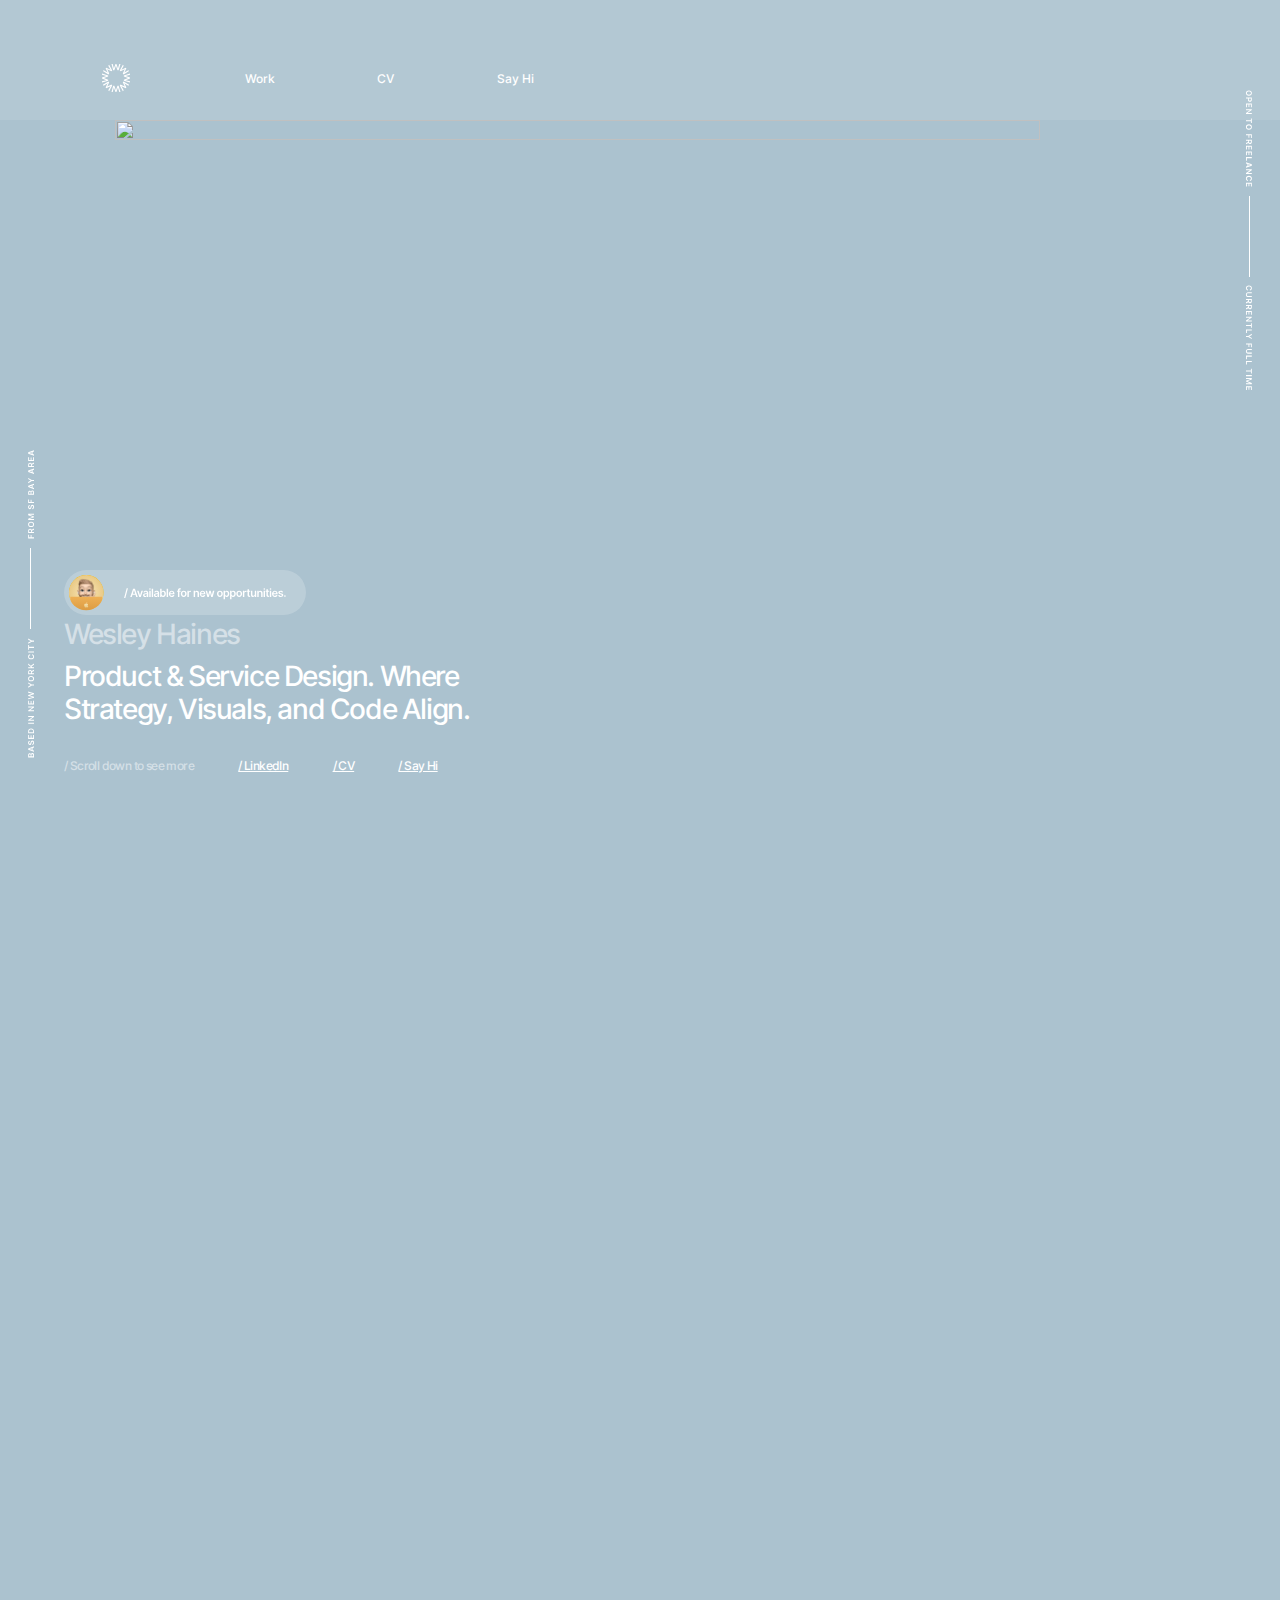
==== index.html @ ca41619e "Outro img change" ====
<!DOCTYPE html>
<html lang="en" >
<head>
  <meta charset="UTF-8">
  <meta name="viewport" content="width=device-width, initial-scale=1.0">
  <title>Wesley Haines - Product Designer</title>
  <link rel="shortcut icon" type="image/png" href="img/favicon.png" />
  <link rel="stylesheet" type="text/css" href="css/normalize.css" />
  <link rel="stylesheet" type="text/css" href="css/animate.css" />
  <link rel="stylesheet" href="css/style.css">
</head>

<body>

<div id="navbar">
  <a href="#intro" id="www"><img src="img/www.svg"/></a>
  <a href="#projects" id="profession">Work</a>
  <a id="cv" download="Haines_CV.pdf" href="img/Haines_CV.pdf" target="_blank" title="Haines PDF">CV</a>
  <a id="email" href="mailto:ahaines90@gmail.com" target="_blank">Say Hi</a>
  <!-- <a id="linkedin" href="https://www.linkedin.com/in/wesleyhaines/" target="_blank">LinkedIn</a> -->
</div>

<div class="left_sticky"><img src="img/left_sticky.svg"/></div>
<div class="right_sticky"><img src="img/right_sticky.svg"/></div>

<section id="intro" class="panel wow fadeIn" data-color="intro">
  <div class="words">
    <div class="project_intro wow fadeInUp"><a href="mailto:ahaines90@gmail.com" target="_blank"><img src="img/available.svg"/></a></div>
    <div class="company wow fadeInUp2">Wesley Haines</div>
    <div class="desc wow fadeInUp3">Product & Service Design. Where Strategy, Visuals, and Code Align.</div>
    <div class="details">
      <p class="wow fadeInUp4">/ Scroll down to see more</p>
      <p class="wow fadeInUp5"><a href="https://www.linkedin.com/in/wesleyhaines/" target="_blank">/ LinkedIn</a></p>
      <p class="wow fadeInUp6"><a id="cv" download="Haines_CV.pdf" href="img/Haines_CV.pdf" target="_blank" title="Haines PDF">/ CV</a></p>
      <p class="wow fadeInUp7"><a href="mailto:ahaines90@gmail.com" target="_blank">/ Say Hi</a></p>
    </div>
  </div>
  <div class="hero_img wow fadeIn2"><img src="img/intro/intro.png"/></div>
</section>

<section id="values" class="panel" data-color="values">
  <div class="words">
    <div class="project_intro wow fadeInUp">
      <div class="details">
        <p class="wow fadeInUp3">/ Hello</p>
        <p class="wow fadeInUp3">/ Wesley Haines Design</p>
      </div>
    </div>
    <div class="company wow fadeInUp2">Hey there, I’m Wes</div>
    <div class="project wow fadeInUp3">My Design Priniciples & Values</div>
    <div class="desc wow fadeInUp">My work meets at the intersection of product
      and service design. It is vital to design both for what is on the screen
      and off the screen. I listen carefully, talk less, and move fast.
    <!-- </br></br>I believe design needs to push beyond the visuals, beyond the
      experience, and beyond the screen. When done properly, design can be a
      force for change, both in a business and in a person’s day to day life. -->
    </br></br>I am currently leading product design and research efforts for a team at Spotify,
      but I’ve also worked for other teams at Nike, Spotify, Google, Playstation,
      Capital One, Slack and more.</div>
    <div class="details">
      <p class="wow fadeInUp2">/ Scroll down to see more</p>
    </div>
  </div>
  <div class="hero_img wow fadeIn"><img src="img/projects.svg"/></div>
</section>


<section id="projects" class="panel" data-color="projects">
  <div class="words">
    <div class="project_intro wow fadeInUp">
      <div class="details">
        <p class="wow fadeInUp3">/ Hello</p>
        <p class="wow fadeInUp3">/ Wesley Haines Design</p>
      </div>
    </div>
    <div class="company wow fadeInUp2">(2012-Present)</div>
    <div class="project wow fadeInUp3">Selected Work</div>
    <div id="project_tiles">
      <div class="tiles">
        <a href="#gsx"><img class="tile wow fadeInUp" src="img/gsx/gsx_tile.svg"/></a>
        <a href="#adapt"><img class="tile wow fadeInUp2" src="img/adapt/adapt_tile.svg"/></a>
        <a href="#spotify"><img class="tile wow fadeInUp3" src="img/spotify/spotify_tile.svg"/></a>
        <a href="#apex"><img class="tile wow fadeInUp4" src="img/apex/apex_tile.svg"/></a>
      </div>
      <div class="tiles">
        <a href="#psnow"><img class="tile wow fadeInUp" src="img/psnow/psnow_tile.svg"/></a>
        <a href="#sport"><img class="tile wow fadeInUp2" src="img/sport/sport_tile.svg"/></a>
        <a href="#id"><img class="tile wow fadeInUp3" src="img/id/id_tile.svg"/></a>
        <a href="#elements"><img class="tile wow fadeInUp4" src="img/elements/elements_tile.svg"/></a>
      </div>
      <div class="tiles">
        <a href="#zodiac"><img class="tile wow fadeInUp" src="img/zodiac/zodiac_tile.svg"/></a>
        <a href="#simon"><img class="tile wow fadeInUp2" src="img/simon/simon_tile.svg"/></a>
        <a href="#slack"><img class="tile wow fadeInUp3" src="img/slack/slack_tile.svg"/></a>
        <a href="#freelance"><img class="tile wow fadeInUp4" src="img/freelance/freelance_tile.svg"/></a>
      </div>
    </div>
    <div class="details">
      <p class="wow fadeInUp2">/ Scroll down to see more</p>
    </div>
  </div>
</section>


<section class="panel" data-color="gsx" id="gsx">
  <div class="words">
    <div class="project_intro wow fadeInUp">
      <img src="img/gsx/gsx_intro.svg"/>
      <div class="details">
        <p class="wow fadeInUp">/ Projects</p>
        <p class="wow fadeInUp">/ Google</p>
        <p class="wow fadeInUp" style="margin-left: 10%">/ 01</p>
      </div>
    </div>
    <div class="company wow fadeInUp2">Google</div>
    <div class="project wow fadeInUp3">Google Shopping Express</div>
    <div class="desc wow fadeInUp3">How can we improve the courier experience while
      growing the business with better service?</div>
    <div class="impact wow fadeInUp">Impact</div>
    <div class="results wow fadeInUp2">+8% - Average increase in rate of grocery
      deliveries per day. Initial estimate at 2%.</div>
    <div class="results wow fadeInUp2">82% - Acceptance rate
    for new incoming orders. Up 18% YoY. Initial estimate at 70%.</div>
    <div class="details">
      <p class="wow fadeInUp3">/ Project: 1 year</p>
      <p class="wow fadeInUp3">/ Team Size: 10</p>
      <p class="wow fadeInUp3">/ Role: Designer</p>
    </div>
  </div>
  <div class="hero_img wow fadeInUp"><img src="img/gsx/gsx.png"/></div>
</section>


<section class="panel" data-color="adapt" id="adapt">
  <div class="words">
    <div class="project_intro wow fadeInUp">
      <img src="img/adapt/adapt_intro.svg"/>
      <div class="details">
        <p class="wow fadeInUp">/ Projects</p>
        <p class="wow fadeInUp">/ Nike</p>
        <p class="wow fadeInUp" style="margin-left: 10%">/ 02</p>
      </div>
    </div>
    <div class="company wow fadeInUp2">Nike</div>
    <div class="project wow fadeInUp3">Nike Adapt</div>
    <div class="desc wow fadeInUp3">How can we deliver the future of footwear technology
       with a user-centered digital service?</div>
    <div class="impact wow fadeInUp">Impact</div>
    <div class="results wow fadeInUp2">+205k - New Adapt platform customers.
      Up 37% YoY since launch.</div>
    <div class="results wow fadeInUp2">+30k - New premium high-value members
      acquired upon units sold at launch.</div>
    <div class="details">
      <p class="wow fadeInUp3">/ Project: 1.5 years</p>
      <p class="wow fadeInUp3">/ Team Size: 20</p>
      <p class="wow fadeInUp3">/ Role: Design Lead</p>
    </div>
  </div>
  <div class="hero_img wow fadeInUp"><img src="img/adapt/adapt.png"/></div>
</section>


<section class="panel" data-color="spotify" id="spotify">
  <div class="words">
    <div class="project_intro wow fadeInUp">
      <img src="img/spotify/spotify_intro.svg"/>
      <div class="details">
        <p class="wow fadeInUp">/ Projects</p>
        <p class="wow fadeInUp">/ Spotify</p>
        <p class="wow fadeInUp" style="margin-left: 10%">/ 03</p>
      </div>
    </div>
    <div class="company wow fadeInUp2">Spotify</div>
    <div class="project wow fadeInUp3">Spotify Home</div>
    <div class="desc wow fadeInUp3">How might we leverage machine learning and personalization
       to discover new listening habits?</div>
    <div class="impact wow fadeInUp">Impact</div>
    <div class="results wow fadeInUp2">51% - Total playback consumption on all
      Spotify surfaces. Up 10% YoY from previous year.</div>
    <div class="results wow fadeInUp2">12% - Increase in organic discoveries of
      new podcasts and sessions started from Spotify Home.</div>
    <div class="details">
      <p class="wow fadeInUp3">/ Project: 1.5 year</p>
      <p class="wow fadeInUp3">/ Team Size: 50</p>
      <p class="wow fadeInUp3">/ Role: Design Lead</p>
    </div>
  </div>
  <div class="hero_img wow fadeInUp"><img src="img/spotify/spotify.png"/></div>
</section>


<section class="panel" data-color="apex" id="apex">
  <div class="words">
    <div class="project_intro wow fadeInUp">
      <img src="img/apex/apex_intro.svg"/>
      <div class="details">
        <p class="wow fadeInUp">/ Projects</p>
        <p class="wow fadeInUp">/ Capital One</p>
        <p class="wow fadeInUp" style="margin-left: 10%">/ 04</p>
      </div>
    </div>
    <div class="company wow fadeInUp2">Capital One</div>
    <div class="project wow fadeInUp3">Capital One Apex</div>
    <div class="desc wow fadeInUp3">How might we re-imagine banking and financial planning to
       fit the needs of every customer?</div>
    <div class="impact wow fadeInUp">Impact</div>
    <div class="results wow fadeInUp2">+825 - New appointments made with Money
      Coaches over 6 months. Up 12% in some branches YoY.</div>
    <div class="results wow fadeInUp2">+7% - Average increase in banking and card
       applications per day. Est. additional +$5M in LTV.</div>
    <div class="details">
      <p class="wow fadeInUp3">/ Project: 2 years</p>
      <p class="wow fadeInUp3">/ Team Size: 40</p>
      <p class="wow fadeInUp3">/ Role: Design Lead</p>
    </div>
  </div>
  <div class="hero_img wow fadeInUp"><img src="img/apex/apex.png"/></div>
</section>


<section class="panel" data-color="psnow" id="psnow">
  <div class="words">
    <div class="project_intro wow fadeInUp">
      <img src="img/psnow/psnow_intro.svg"/>
      <div class="details">
        <p class="wow fadeInUp">/ Projects</p>
        <p class="wow fadeInUp">/ Playstation</p>
        <p class="wow fadeInUp" style="margin-left: 10%">/ 04</p>
      </div>
    </div>
    <div class="company wow fadeInUp2"> Sony Playstation</div>
    <div class="project wow fadeInUp3">Playstation Now</div>
    <div class="desc wow fadeInUp3">How might we make streaming a video game just as simple as
       streaming a movie?</div>
    <div class="impact wow fadeInUp">Impact</div>
    <div class="results wow fadeInUp2">+12% - New conversions from free trials to
      subscribers.</div>
    <div class="results wow fadeInUp2">+5% - Increase in hours of saved gameplay
       from Playstation Now gaming library.</div>
    <div class="details">
      <p class="wow fadeInUp3">/ Project: 1 year</p>
      <p class="wow fadeInUp3">/ Team Size: 50</p>
      <p class="wow fadeInUp3">/ Role: Designer</p>
    </div>
  </div>
  <div class="hero_img wow fadeInUp"><img src="img/psnow/psnow.png"/></div>
</section>


<section class="panel" data-color="sport" id="sport">
  <div class="words">
    <div class="project_intro wow fadeInUp">
      <img src="img/sport/sport_intro.svg"/>
      <div class="details">
        <p class="wow fadeInUp">/ Projects</p>
        <p class="wow fadeInUp">/ Nike</p>
        <p class="wow fadeInUp" style="margin-left: 10%">/ 05</p>
      </div>
    </div>
    <div class="company wow fadeInUp2">Nike</div>
    <div class="project wow fadeInUp3">Nike Sport For You</div>
    <div class="desc wow fadeInUp3">How might we acquire, retain, and empower new runners and
       athletes on Nike Sport apps?</div>
    <div class="impact wow fadeInUp">Impact</div>
    <div class="results wow fadeInUp2">+8% - Conversion of first-time runners to
       WAU on Nike Run Club.</div>
    <div class="results wow fadeInUp2">+12% - Conversion of gym athletes to WAU on Nike Training Club.</div>
    <div class="details">
      <p class="wow fadeInUp3">/ Project: 2 years</p>
      <p class="wow fadeInUp3">/ Team Size: 50</p>
      <p class="wow fadeInUp3">/ Role: Design Lead</p>
    </div>
  </div>
  <div class="hero_img wow fadeInUp"><img src="img/sport/sport.png"/></div>
</section>


<section class="panel" data-color="id" id="id">
  <div class="words">
    <div class="project_intro wow fadeInUp">
      <img src="img/id/id_intro.svg"/>
      <div class="details">
        <p class="wow fadeInUp">/ Projects</p>
        <p class="wow fadeInUp">/ Google</p>
        <p class="wow fadeInUp" style="margin-left: 10%">/ 06</p>
      </div>
    </div>
    <div class="company wow fadeInUp2">Google</div>
    <div class="project wow fadeInUp3">Google Identity</div>
    <div class="desc wow fadeInUp3">How can we build trust with users across the world through
       privacy-centric technology?</div>
    <div class="impact wow fadeInUp">Impact</div>
    <div class="results wow fadeInUp2">78% - Users who successfully passed new
      account recovery flow. Up 7& YoY.</div>
    <div class="results wow fadeInUp2">1.7m - New downloads of Google
      Authenticator in app stores.</div>
    <div class="details">
      <p class="wow fadeInUp3">/ Project: 1 year</p>
      <p class="wow fadeInUp3">/ Team Size: 50</p>
      <p class="wow fadeInUp3">/ Role: Designer</p>
    </div>
  </div>
  <div class="hero_img wow fadeInUp"><img src="img/id/id.png"/></div>
</section>


<section class="panel" data-color="elements" id="elements">
  <div class="words">
    <div class="project_intro wow fadeInUp">
      <img src="img/elements/elements_intro.svg"/>
      <div class="details">
        <p class="wow fadeInUp">/ Projects</p>
        <p class="wow fadeInUp">/ Capital One</p>
        <p class="wow fadeInUp" style="margin-left: 10%">/ 07</p>
      </div>
    </div>
    <div class="company wow fadeInUp2">Capital One</div>
    <div class="project wow fadeInUp3">Capital One Elements</div>
    <div class="desc wow fadeInUp3">What do customers need from a credit card? How can we make
       a card their own?</div>
    <div class="impact wow fadeInUp">Impact</div>
    <div class="results wow fadeInUp2">4.8/5 - NPS score from initial Elements
      pilot experience</div>
    <div class="results wow fadeInUp2">5,200 - Number of sign ups/interest in a
       new credit program</div>
    <div class="details">
      <p class="wow fadeInUp3">/ Project: 0.5 years</p>
      <p class="wow fadeInUp3">/ Team Size: 10</p>
      <p class="wow fadeInUp3">/ Role: Designer</p>
    </div>
  </div>
  <div class="hero_img wow fadeInUp"><img src="img/elements/elements.png"/></div>
</section>


<section class="panel" data-color="zodiac" id="zodiac">
  <div class="words">
    <div class="project_intro wow fadeInUp">
      <img src="img/zodiac/zodiac_intro.svg"/>
      <div class="details">
        <p class="wow fadeInUp">/ Projects</p>
        <p class="wow fadeInUp">/ Nike</p>
        <p class="wow fadeInUp" style="margin-left: 10%">/ 08</p>
      </div>
    </div>
    <div class="company wow fadeInUp2">Nike</div>
    <div class="project wow fadeInUp3">Zodiac Data Science</div>
    <div class="desc wow fadeInUp3">How can we leverage machine learning to help grow Nike’s
       Membership business?</div>
    <div class="impact wow fadeInUp">Impact</div>
    <div class="results wow fadeInUp2">+9% - Increase in coversion of Growth
      members to High Value over last 12 months</div>
    <div class="results wow fadeInUp2">91% - Percentage of retained High Value
      members over last 12 months</div>
    <div class="details">
      <p class="wow fadeInUp3">/ Project: 1 year</p>
      <p class="wow fadeInUp3">/ Team Size: 10</p>
      <p class="wow fadeInUp3">/ Role: Design Lead</p>
    </div>
  </div>
  <div class="hero_img wow fadeInUp"><img src="img/zodiac/zodiac.png"/></div>
</section>


<section class="panel" data-color="simon" id="simon">
  <div class="words">
    <div class="project_intro wow fadeInUp">
      <img src="img/simon/simon_intro.svg"/>
      <div class="details">
        <p class="wow fadeInUp">/ Projects</p>
        <p class="wow fadeInUp">/ Goldman Sachs</p>
        <p class="wow fadeInUp" style="margin-left: 10%">/ 09</p>
      </div>
    </div>
    <div class="company wow fadeInUp2">Goldman Sachs</div>
    <div class="project wow fadeInUp3">Simon Annuities</div>
    <div class="desc wow fadeInU3e">How can we help average investors make well-informed
      retirement decisions with annuities?</div>
    <div class="impact wow fadeInUp">Impact</div>
    <div class="results wow fadeInUp2">$35m - Annuities sold from providers
      within initial 6 month test.</div>
    <div class="results wow fadeInUp2">+350 - Annuities brokers onboarded to the
       platform nationwide.</div>
    <div class="details">
      <p class="wow fadeInUp3">/ Project: 0.5 years</p>
      <p class="wow fadeInUp3">/ Team Size: 30</p>
      <p class="wow fadeInUp3">/ Role: Designer</p>
    </div>
  </div>
  <div class="hero_img wow fadeInUp"><img src="img/simon/simon.png"/></div>
</section>

<section class="panel" data-color="slack" id="slack">
  <div class="words">
    <div class="project_intro wow fadeInUp">
      <img src="img/slack/slack_intro.svg"/>
      <div class="details">
        <p class="wow fadeInUp">/ Projects</p>
        <p class="wow fadeInUp">/ Slack</p>
        <p class="wow fadeInUp" style="margin-left: 10%">/ 10</p>
      </div>
    </div>
    <div class="company wow fadeInUp2">Slack</div>
    <div class="project wow fadeInUp3">Channels for Slack</div>
    <div class="desc wow fadeInUp3">How can we add a social discovery platform to Slack that
       connects people through similar interests?</div>
    <div class="impact wow fadeInUp">Impact</div>
    <div class="results wow fadeInUp2">Social Search - Designed search for people
       and events beyond hashtags.</div>
    <div class="results wow fadeInUp2">Predictive Threads - Threads can predict
       people and media to add to chat.</div>
    <div class="details">
      <p class="wow fadeInUp3">/ Project: Freelance</p>
      <p class="wow fadeInUp3">/ Team Size: 1</p>
      <p class="wow fadeInUp3">/ Role: Designer</p>
    </div>
  </div>
  <div class="hero_img wow fadeInUp"><img src="img/slack/slack.png"/></div>
</section>

<section class="panel" data-color="freelance" id="freelance">
  <div class="words">
    <div class="project_intro wow fadeInUp">
      <img src="img/freelance/freelance_intro.svg"/>
      <div class="details">
        <p class="wow fadeInUp">/ Projects</p>
        <p class="wow fadeInUp">/ Freelance</p>
        <p class="wow fadeInUp" style="margin-left: 10%">/ 11</p>
      </div>
    </div>
    <div class="company wow fadeInUp2">Wesley Haines Design</div>
    <div class="project wow fadeInUp3">Freelance Projects</div>
    <div class="desc wow fadeInUp3">It’s important to stay hungry and foolish when it comes to
       extra-curriculars.</div>
    <div class="impact wow fadeInUp">Impact</div>
    <div class="results wow fadeInUp2">Nvidia - Helped re-design NVIDIA.com for
       the NVIDIA Shield launch.</div>
    <div class="results wow fadeInUp2">Carnival - Helped design and launch the
       crew mobile experience.</div>
    <div class="details">
      <p class="wow fadeInUp3">/ Project: Freelance</p>
      <p class="wow fadeInUp3">/ Team Size: 1</p>
      <p class="wow fadeInUp3">/ Role: Designer</p>
    </div>
  </div>
  <div class="hero_img wow fadeInUp"><img src="img/freelance/freelance.png"/></div>
</section>


<section id="outro" class="panel" data-color="outro">
  <div class="words">
    <div class="project_intro wow fadeInUp">
      <div class="details">
        <p class="wow fadeInUp">/ Thank You</p>
        <p class="wow fadeInUp">/ Wesley Haines Design</p>
      </div>
    </div>
    <div class="company wow fadeInUp2">Thank You</div>
    <div class="project wow fadeInUp3">See You Next Time Around</div>
    <div class="desc wow fadeInUp3">Thanks for stopping by. I'm always open to hearing about new projects or ideas so feel free to
              say hi.</div>
    <div class="details">
      <p class="wow fadeInUp4"><a href="https://www.linkedin.com/in/wesleyhaines/" target="_blank">/ LinkedIn</a></p>
      <p class="wow fadeInUp5"><a id="cv" download="Haines_CV.pdf" href="img/Haines_CV.pdf" target="_blank" title="Haines PDF">/ CV</a></p>
      <p class="wow fadeInUp6"><a href="mailto:ahaines90@gmail.com" target="_blank">/ Say Hi</a></p>
    </div>
  </div>
  <div class="hero_img wow fadeInUp"><img src="img/outro/outro.png"/></div>
</section>

<!-- scripts -->
<script src='https://code.jquery.com/jquery-2.2.4.min.js'></script>
<script  src="js/script.js"></script>
<script  src="js/scroll.js"></script>
<script src="js/modernizr.custom.js"></script>
<script src="js/wow.min.js"></script>
              <script>
              new WOW().init();
              </script>

</body>
</html>
---- css/style.css ----
/* Fonts */
@font-face {
 font-family: "Inter";
 src: url(../fonts/Inter/Inter-Regular.ttf);
}

@font-face {
 font-family: "Inter";
 src: url(../fonts/Inter/Inter-Medium.ttf);
}

a{
  text-decoration: underline;
  color: white;
}

a:hover{
  opacity: 0.75;
}

/* panel styles */
.panel {
  min-height: 150vh;
}
.color-intro {
  background-color: #ABC2CF;
}
.color-values {
  background-color: #000000;
}
.color-projects {
  background-color: #000000;
}
.color-gsx {
  background-color: #4653E3;
}
.color-adapt {
  background-color: #768595;
}
.color-spotify {
  background-color: #1DB954;
}
.color-apex {
  background-color: #004977;
}
.color-psnow {
  background-color: #14C0F2;
}
.color-sport {
  background-color: #BE854D;
}
.color-id {
  background-color: #B65885;
}
.color-elements {
  background-color: #7B7559;
}
.color-zodiac {
  background-color: #1A3749;
}
.color-simon {
  background-color: #65A6EA;
}
.color-slack {
  background-color: #8C78A4;
}
.color-freelance {
  background-color: #ECC271;
}
.color-outro {
  background-color: #000000;
}


/* Media Queries - 321 and 399 */

@media screen and (min-width: 0px) and (max-width: 320px) {

/* global */
body {
  color: #ffffff;
  background-color: #000000;
  transition: background-color 1s ease;
  font-family: "Inter", Helvetica, sans-serif;
  font-weight: 500;
}

p {
  max-width: 30em;
  margin-bottom: 1.618em;
  display: inline-flex;
  justify-content: space-evenly;
  margin: 2%;
}

.panel {
  min-height: 80vh;
  margin-top: 50%;
}

section div.words {
  position: relative;
  margin-left: 12%;
  margin-top: 10%;
}

section .project_intro{
  width: 100%;
  margin-bottom: 20%;
}

section .project_intro img{
  width: 44%;
}

section div.company{
  font-size: 2.5em;
  letter-spacing: -0.05em;
  line-height: 1.2;
  text-align: left;
  color: rgba(255, 255, 255, 0.5);
  width: 120%;
}

section div.project{
  font-size: 2.5em;
  letter-spacing: -0.05em;
  line-height: 1.2;
  text-align: left;
  width: 120%;
}

section div.desc{
  margin-top: 20%;
  font-size: 2em;
  letter-spacing: -0.05em;
  line-height: 1.2;
  text-align: left;
  width: 120%;
}

section div.impact{
  margin-top: 30%;
  margin-bottom: 2%;
  font-size: 2.5em;
  letter-spacing: -0.05em;
  line-height: 1.2;
  text-align: left;
  width: 150%;
}

section div.results{
  margin-top: 3%;
  width: 110%;
  font-size: 1.5em;
  padding-left: 10%;
  padding-right: 10%;
  padding-top: 10%;
  padding-bottom: 10%;
  background: rgba(255, 255, 255, 0.1);
  border-radius: 8px;
}

section div.details p{
  font-size: 1.5em;
  letter-spacing: -0.05em;
  line-height: 1.2;
  text-align: left;
  color: rgba(255, 255, 255, 0.5);
  display: inline-block;
  margin-top: 8%;
  margin-right: 8%;
  margin-left: 0;
}

section div.hero_img img {
  margin-left: -90%;
  margin-top: 20%;
  width: 226%;
  height: 100%;
}


/* Navbar */

#navbar {
  overflow: hidden;
  background-color: rgba(255, 255, 255, 0.1);
  z-index: 9999;
}

/* Navbar links */
#navbar a {
  font-family: "Inter", Helvetica, sans-serif;
  font-weight: 500;
  font-size: 1.5em;
  float: left;
  display: block;
  color: #ffffff;
  text-align: left;
  text-decoration: none;
  margin-left: 8%;
  padding-top: 5%;
  padding-bottom: 2%;
}

.sticky {
  position: fixed;
  width: 75%;
  height: 10%;
  margin-top: -30%;
  margin-left: 8%;
  -webkit-backdrop-filter: blur(20px);
  backdrop-filter: blur(20px);
  border-radius: 100px;
}

.left_sticky{
  display: none;
}

.right_sticky{
  display: none;
}

#navbar a#www img{
  width: 100%;
}

#navbar a#profession {
  margin-left: 8%;
  margin-top: 10px;
}

#navbar a#cv {
  margin-left: 8%;
  margin-top: 10px;
}

#navbar a#email {
  margin-left: 8%;
  margin-top: 10px;
}

#navbar a#linkedin {
  margin-left: 8%;
  margin-top: 10px;
}


/* Intro */

section#intro .panel{
  min-height: 50vh;
}

section#intro .project_intro{
  margin-top: 30vh;
}

section#intro .project_intro img{
  width: 110%;
}

section#intro div.company{
  font-size: 3em;
  width: 120%;
}

section#intro div.project{
  font-size: 3em;
  width: 120%;
}

section#intro div.desc{
  font-size: 3em;
  margin-top: 1%;
  width: 120%;
}

section#intro div.hero_img img {
  margin-left: -98%;
  width: 240%;
}


/* values */

section#values .panel {
  min-height: 50vh;
}

section#values .project_intro img{
  width: 130%;
  margin-top: 40%;
}

section#values div.company{
  width: 120%;
}

section#values div.project{
  width: 120%;
}

section#values div.desc{
  margin-top: 8%;
  width: 120%;
  font-size: 1.5em;
}


/* Projects */

section#projects {
  min-height: 155vh;
}

section#projects div.company{
  width: 100%;
}

section#projects div.project{
  width: 100%;
  margin-bottom: 5%;
}

section#projects div#project_tiles{
  width: 68vh;
  margin-top: 20%;
}

section#projects div.tiles{
  margin-top: 0.5%;
}

section#projects div.tiles a img.tile{
  margin-right: 0.5%;
  width: 48%;
}


/* GSX */

section#gsx div.impact{
  margin-top: 30%;
}


/* Nike Adapt */


section#adapt div.impact{
  margin-top: 30%;
}


/* Spotify */

section#spotify div.impact{
  margin-top: 30%;
}


/* Capital One Apex */

section#apex div.impact{
  margin-top: 30%;
}


/* Playstation Now */

section#psnow div.impact{
  margin-top: 30%;
}


/* Nike Sport For You */

section#sport div.impact{
  margin-top: 30%;
}


/* Google Identity */

section#id div.impact{
  margin-top: 30%;
}


/* Capital One Elements */

section#elements div.project{
  width: 120%;
}

section#elements div.impact{
  margin-top: 30%;
}


/* Zodiac Data Science */

section#zodiac div.project{
  width: 120%;
}

section#zodiac div.impact{
  margin-top: 30%;
}


/* Simon Annuities */

section#simon div.impact{
  margin-top: 30%;
}


/* Slack Channels */

section#slack div.impact{
  margin-top: 30%;
}


/* Freelance values */

section#freelance div.project_intro{
  width: 100%;
}

section#freelance div.company{
  width: 120%;
}

section#freelance div.project{
  width: 120%;
}

section#freelance div.impact{
  margin-top: 30%;
}


/* Outro */

section#outro div.panel{
  max-height: 30%;
}

section#outro div.project_intro{
  width: 100%;
}

section#outro div.desc{
  margin-top: 10%;
}

section#outro div.hero_img img{
  display: none;
}

}


/* Media Queries - 321 and 399 */

@media screen and (min-width: 321px) and (max-width: 399px) {

/* global */
body {
  color: #ffffff;
  background-color: #000000;
  transition: background-color 1s ease;
  font-family: "Inter", Helvetica, sans-serif;
  font-weight: 500;
}

p {
  max-width: 30em;
  margin-bottom: 1.618em;
  display: inline-flex;
  justify-content: space-evenly;
  margin: 2%;
}

.panel {
  min-height: 80vh;
  margin-top: 50%;
}

section div.words {
  position: relative;
  margin-left: 12%;
  margin-top: 10%;
}

section .project_intro{
  width: 100%;
  margin-bottom: 20%;
}

section .project_intro img{
  width: 44%;
}

section div.company{
  font-size: 2.5em;
  letter-spacing: -0.05em;
  line-height: 1.2;
  text-align: left;
  color: rgba(255, 255, 255, 0.5);
  width: 120%;
}

section div.project{
  font-size: 2.5em;
  letter-spacing: -0.05em;
  line-height: 1.2;
  text-align: left;
  width: 120%;
}

section div.desc{
  margin-top: 20%;
  font-size: 2em;
  letter-spacing: -0.05em;
  line-height: 1.2;
  text-align: left;
  width: 120%;
}

section div.impact{
  margin-top: 30%;
  margin-bottom: 2%;
  font-size: 2.5em;
  letter-spacing: -0.05em;
  line-height: 1.2;
  text-align: left;
  width: 150%;
}

section div.results{
  margin-top: 3%;
  width: 110%;
  font-size: 1.5em;
  padding-left: 10%;
  padding-right: 10%;
  padding-top: 10%;
  padding-bottom: 10%;
  background: rgba(255, 255, 255, 0.1);
  border-radius: 8px;
}

section div.details p{
  font-size: 1.5em;
  letter-spacing: -0.05em;
  line-height: 1.2;
  text-align: left;
  color: rgba(255, 255, 255, 0.5);
  display: inline-block;
  margin-top: 8%;
  margin-right: 8%;
  margin-left: 0;
}

section div.details p:last-child {
  margin-left: 8%;
}

section div.hero_img img {
  margin-left: -88%;
  margin-top: 20%;
  width: 233%;
  height: 100%;
}


/* Navbar */

#navbar {
  overflow: hidden;
  background-color: rgba(255, 255, 255, 0.1);
  z-index: 9999;
}

/* Navbar links */
#navbar a {
  font-family: "Inter", Helvetica, sans-serif;
  font-weight: 500;
  font-size: 1.5em;
  float: left;
  display: block;
  color: #ffffff;
  text-align: left;
  text-decoration: none;
  margin-left: 8%;
  padding-top: 5%;
  padding-bottom: 2%;
}

.sticky {
  position: fixed;
  width: 65%;
  height: 7%;
  margin-top: -30%;
  margin-left: 8%;
  -webkit-backdrop-filter: blur(20px);
  backdrop-filter: blur(20px);
  border-radius: 100px;
}

.left_sticky{
  display: none;
}

.right_sticky{
  display: none;
}

#navbar a#www img{
  width: 100%;
}

#navbar a#profession {
  margin-left: 8%;
  margin-top: 10px;
}

#navbar a#cv {
  margin-left: 8%;
  margin-top: 10px;
}

#navbar a#email {
  margin-left: 8%;
  margin-top: 10px;
}

#navbar a#linkedin {
  margin-left: 8%;
  margin-top: 10px;
}


/* Intro */

section#intro .panel{
  min-height: 50vh;
}

section#intro .project_intro{
  margin-top: 30vh;
}

section#intro .project_intro img{
  width: 110%;
}

section#intro div.company{
  font-size: 3em;
  width: 120%;
}

section#intro div.project{
  font-size: 3em;
  width: 120%;
}

section#intro div.desc{
  font-size: 3em;
  margin-top: 1%;
  width: 120%;
}

section#intro div.hero_img img {
  margin-left: -101%;
  width: 246%;
}


/* values */

section#values .panel {
  min-height: 50vh;
}

section#values .project_intro img{
  width: 130%;
  margin-top: 40%;
}

section#values div.company{
  width: 120%;
}

section#values div.project{
  width: 120%;
}

section#values div.desc{
  margin-top: 8%;
  width: 120%;
  font-size: 1.5em;
}


/* Projects */

section#projects {
  min-height: 155vh;
}

section#projects div.company{
  width: 100%;
}

section#projects div.project{
  width: 100%;
  margin-bottom: 5%;
}

section#projects div#project_tiles{
  width: 68vh;
  margin-top: 20%;
}

section#projects div.tiles{
  margin-top: 0.5%;
}

section#projects div.tiles a img.tile{
  margin-right: 0.5%;
  width: 45%;
}


/* GSX */

section#gsx div.impact{
  margin-top: 30%;
}


/* Nike Adapt */


section#adapt div.impact{
  margin-top: 30%;
}


/* Spotify */

section#spotify div.impact{
  margin-top: 30%;
}


/* Capital One Apex */

section#apex div.impact{
  margin-top: 30%;
}


/* Playstation Now */

section#psnow div.impact{
  margin-top: 30%;
}


/* Nike Sport For You */

section#sport div.impact{
  margin-top: 30%;
}


/* Google Identity */

section#id div.impact{
  margin-top: 30%;
}


/* Capital One Elements */

section#elements div.project{
  width: 120%;
}

section#elements div.impact{
  margin-top: 30%;
}


/* Zodiac Data Science */

section#zodiac div.project{
  width: 120%;
}

section#zodiac div.impact{
  margin-top: 30%;
}


/* Simon Annuities */

section#simon div.impact{
  margin-top: 30%;
}


/* Slack Channels */

section#slack div.impact{
  margin-top: 30%;
}


/* Freelance values */

section#freelance div.project_intro{
  width: 100%;
}

section#freelance div.company{
  width: 120%;
}

section#freelance div.project{
  width: 120%;
}

section#freelance div.impact{
  margin-top: 30%;
}


/* Outro */

section#outro div.panel{
  max-height: 30%;
}

section#outro div.project_intro{
  width: 100%;
}

section#outro div.desc{
  margin-top: 10%;
}

section#outro div.hero_img img{
  display: none;
}

}


/* Media Queries - 400 and 499 */

@media screen and (min-width: 400px) and (max-width: 499px) {

/* global */
body {
  color: #ffffff;
  background-color: #000000;
  transition: background-color 1s ease;
  font-family: "Inter", Helvetica, sans-serif;
  font-weight: 500;
}

p {
  max-width: 30em;
  margin-bottom: 1.618em;
  display: inline-flex;
  justify-content: space-evenly;
  margin: 2%;
}

.panel {
  min-height: 80vh;
  margin-top: 50%;
}

section div.words {
  position: relative;
  margin-left: 12%;
  margin-top: 10%;
}

section .project_intro{
  width: 100%;
  margin-bottom: 20%;
}

section .project_intro img{
  width: 40%;
}

section div.company{
  font-size: 2.5em;
  letter-spacing: -0.05em;
  line-height: 1.2;
  text-align: left;
  color: rgba(255, 255, 255, 0.5);
  width: 120%;
}

section div.project{
  font-size: 2.5em;
  letter-spacing: -0.05em;
  line-height: 1.2;
  text-align: left;
  width: 120%;
}

section div.desc{
  margin-top: 20%;
  font-size: 2em;
  letter-spacing: -0.05em;
  line-height: 1.2;
  text-align: left;
  width: 120%;
}

section div.impact{
  margin-top: 30%;
  margin-bottom: 2%;
  font-size: 2.5em;
  letter-spacing: -0.05em;
  line-height: 1.2;
  text-align: left;
  width: 150%;
}

section div.results{
  margin-top: 3%;
  width: 110%;
  font-size: 1.5em;
  padding-left: 10%;
  padding-right: 10%;
  padding-top: 10%;
  padding-bottom: 10%;
  background: rgba(255, 255, 255, 0.1);
  border-radius: 8px;
}

section div.details p{
  font-size: 1.5em;
  letter-spacing: -0.05em;
  line-height: 1.2;
  text-align: left;
  color: rgba(255, 255, 255, 0.5);
  display: inline-block;
  margin-top: 8%;
  margin-right: 8%;
  margin-left: 0;
}

section div.hero_img img {
  margin-left: -88%;
  margin-top: 20%;
  width: 226%;
  height: 100%;
}


/* Navbar */

#navbar {
  overflow: hidden;
  background-color: rgba(255, 255, 255, 0.1);
  z-index: 9999;
}

/* Navbar links */
#navbar a {
  font-family: "Inter", Helvetica, sans-serif;
  font-weight: 500;
  font-size: 1.5em;
  float: left;
  display: block;
  color: #ffffff;
  text-align: left;
  text-decoration: none;
  margin-left: 8%;
  padding-top: 5%;
  padding-bottom: 2%;
}

.sticky {
  position: fixed;
  width: 65%;
  height: 7%;
  margin-top: -34%;
  margin-left: 8%;
  -webkit-backdrop-filter: blur(20px);
  backdrop-filter: blur(20px);
  border-radius: 100px;

}

.left_sticky{
  display: none;
}

.right_sticky{
  display: none;
}

#navbar a#www img{
  width: 100%;
}

#navbar a#profession {
  margin-left: 8%;
  margin-top: 10px;
}

#navbar a#cv {
  margin-left: 8%;
  margin-top: 10px;
}

#navbar a#email {
  margin-left: 8%;
  margin-top: 10px;
}

#navbar a#linkedin {
  margin-left: 8%;
  margin-top: 10px;
}


/* Intro */

section#intro .panel{
  min-height: 50vh;
}

section#intro .project_intro{
  margin-top: 30vh;
}

section#intro .project_intro img{
  width: 110%;
}

section#intro div.company{
  font-size: 3em;
  width: 120%;
}

section#intro div.project{
  font-size: 3em;
  width: 120%;
}

section#intro div.desc{
  font-size: 3em;
  margin-top: 1%;
  width: 120%;
}

section#intro div.hero_img img {
  margin-left: -96%;
  width: 230%;
}


/* values */

section#values .panel {
  min-height: 50vh;
}

section#values .project_intro img{
  width: 130%;
  margin-top: 40%;
}

section#values div.company{
  width: 120%;
}

section#values div.project{
  width: 120%;
}

section#values div.desc{
  margin-top: 8%;
  width: 120%;
  font-size: 1.5em;
}


/* Projects */

section#projects {
  min-height: 155vh;
}

section#projects div.company{
  width: 100%;
}

section#projects div.project{
  width: 100%;
  margin-bottom: 5%;
}

section#projects div#project_tiles{
  width: 68vh;
  margin-top: 20%;
}

section#projects div.tiles{
  margin-top: 0.5%;
}

section#projects div.tiles a img.tile{
  margin-right: 0.5%;
  width: 40%;
}


/* GSX */

section#gsx div.impact{
  margin-top: 30%;
}


/* Nike Adapt */


section#adapt div.impact{
  margin-top: 30%;
}


/* Spotify */

section#spotify div.impact{
  margin-top: 30%;
}


/* Capital One Apex */

section#apex div.impact{
  margin-top: 30%;
}


/* Playstation Now */

section#psnow div.impact{
  margin-top: 30%;
}


/* Nike Sport For You */

section#sport div.impact{
  margin-top: 30%;
}


/* Google Identity */

section#id div.impact{
  margin-top: 30%;
}


/* Capital One Elements */

section#elements div.project{
  width: 120%;
}

section#elements div.impact{
  margin-top: 30%;
}


/* Zodiac Data Science */

section#zodiac div.project{
  width: 120%;
}

section#zodiac div.impact{
  margin-top: 30%;
}


/* Simon Annuities */

section#simon div.impact{
  margin-top: 30%;
}


/* Slack Channels */

section#slack div.impact{
  margin-top: 30%;
}


/* Freelance values */

section#freelance div.project_intro{
  width: 100%;
}

section#freelance div.company{
  width: 120%;
}

section#freelance div.project{
  width: 120%;
}

section#freelance div.impact{
  margin-top: 30%;
}


/* Outro */

section#outro div.panel{
  max-height: 30%;
}

section#outro div.project_intro{
  width: 100%;
}

section#outro div.desc{
  margin-top: 10%;
}

section#outro div.hero_img img{
  display: none;
}

}


/* Media Queries - 500 and 599 */

@media screen and (min-width: 500px) and (max-width: 599px) {

/* global */
body {
  color: #ffffff;
  background-color: #000000;
  transition: background-color 1s ease;
  font-family: "Inter", Helvetica, sans-serif;
  font-weight: 500;
}

p {
  max-width: 30em;
  margin-bottom: 1.618em;
  display: inline-flex;
  justify-content: space-evenly;
  margin: 2%;
}

.panel {
  min-height: 40vh;
  margin-top: 20%;
}

section div.words {
  position: relative;
  margin-left: 5%;
}

section .project_intro{
  width: 60%;
  margin-bottom: 4%;
}

section .project_intro img{
  width: 36%;
}

section div.company{
  font-size: 2em;
  letter-spacing: -0.05em;
  line-height: 1.2;
  text-align: left;
  color: rgba(255, 255, 255, 0.5);
  width: 60%;
}

section div.project{
  font-size: 2em;
  letter-spacing: -0.05em;
  line-height: 1.2;
  text-align: left;
  width: 60%;
}

section div.desc{
  margin-top: 4%;
  font-size: 1.5em;
  letter-spacing: -0.05em;
  line-height: 1.2;
  text-align: left;
  width: 60%;
}

section div.impact{
  margin-top: 10%;
  margin-bottom: 2%;
  font-size: 2em;
  letter-spacing: -0.05em;
  line-height: 1.2;
  text-align: left;
  width: 35%;
}

section div.results{
  margin-top: 1%;
  width: 60%;
  font-size: 1em;
  padding-left: 2%;
  padding-right: 2%;
  padding-top: 2%;
  padding-bottom: 2%;
  background: rgba(255, 255, 255, 0.1);
  border-radius: 8px;
}

section div.details p{
  font-size: 1em;
  letter-spacing: -0.05em;
  line-height: 1.2;
  text-align: left;
  color: rgba(255, 255, 255, 0.5);
  display: inline-block;
  margin-top: 4%;
  margin-right: 5%;
  margin-left: 0;
}

section div.hero_img img {
  margin-left: -61%;
  margin-top: 10%;
  width: 154%;
  height: 100%;
}


/* Navbar */

#navbar {
  overflow: hidden;
  background-color: rgba(255, 255, 255, 0.1);
  z-index: 9999;
}

/* Navbar links */
#navbar a {
  font-family: "Inter", Helvetica, sans-serif;
  font-weight: 500;
  font-size: 0.9em;
  float: left;
  display: block;
  color: #ffffff;
  text-align: left;
  text-decoration: none;
  margin-left: 8%;
  padding-top: 5%;
  padding-bottom: 2%;
}

.sticky {
  position: fixed;
  width: 49%;
  height: 8%;
  margin-top: -71%;
  margin-left: 5%;
  -webkit-backdrop-filter: blur(20px);
  backdrop-filter: blur(20px);
  border-radius: 100px;
}

.left_sticky{
  display: none;
}

.right_sticky{
  display: none;
}

#navbar a#www img{
  width: 90%;
}

#navbar a#profession {
  margin-left: 8%;
  margin-top: 10px;
}

#navbar a#cv {
  margin-left: 8%;
  margin-top: 10px;
}

#navbar a#email {
  margin-left: 8%;
  margin-top: 10px;
}

#navbar a#linkedin {
  margin-left: 8%;
  margin-top: 10px;
}



/* Intro */

section#intro .panel{
  min-height: 80vh;
}

section#intro .project_intro{
  margin-top: 50vh;
}

section#intro .project_intro img{
  width: 80%;
}

section#intro div.company{
  font-size: 2em;
  width: 100%;
}

section#intro div.project{
  font-size: 2em;
  width: 100%;
}

section#intro div.desc{
  font-size: 2em;
  margin-top: 1%;
  width: 80%;
}


/* values */

section#values .panel {
  min-height: 150vh;
}

section#values .project_intro img{
  width: 60%;
}

section#values div.company{
  width: 60%;
}

section#values div.project{
  width: 80%;
}

section#values div.desc{
  margin-top: 8%;
  width: 60%;
  font-size: 1em;
}


/* Projects */

section#projects div.company{
  width: 60%;
}

section#projects div.project{
  width: 60%;
  margin-bottom: 5%;
}

section#projects div.project_intro img{
  width: 70%;
}

section#projects div.tiles{
  margin-top: 0.5%;
}

section#projects div.tiles a img.tile{
  margin-right: 0.5%;
  width: 20%;
}


/* GSX */

section#gsx div.impact{
  margin-top: 10%;
}


/* Nike Adapt */


section#adapt div.impact{
  margin-top: 10%;
}


/* Spotify */

section#spotify div.impact{
  margin-top: 10%;
}


/* Capital One Apex */

section#apex div.impact{
  margin-top: 10%;
}


/* Playstation Now */

section#psnow div.impact{
  margin-top: 10%;
}


/* Nike Sport For You */

section#sport div.impact{
  margin-top: 10%;
}


/* Google Identity */

section#id div.impact{
  margin-top: 10%;
}


/* Capital One Elements */

section#elements div.project{
  width: 50%;
}

section#elements div.impact{
  margin-top: 10%;
}


/* Zodiac Data Science */

section#zodiac div.project{
  width: 50%;
}

section#zodiac div.impact{
  margin-top: 10%;
}


/* Simon Annuities */

section#simon div.impact{
  margin-top: 10%;
}


/* Slack Channels */

section#slack div.impact{
  margin-top: 10%;
}


/* Freelance values */

section#freelance div.project_intro{
  width: 80%;
}

section#freelance div.company{
  width: 50%;
}

section#freelance div.project{
  width: 50%;
}

section#freelance div.impact{
  margin-top: 10%;
}


/* Outro */

section#outro div.panel{
  max-height: 30%;
}

section#outro div.project_intro{
  width: 40%;
}

section#outro div.desc{
  margin-top: 10%;
}

section#outro div.hero_img img{
  display: none;
}

}


/* Media Queries - 600 and 699 */

@media screen and (min-width: 600px) and (max-width: 699px) {

/* global */
body {
  color: #ffffff;
  background-color: #000000;
  transition: background-color 1s ease;
  font-family: "Inter", Helvetica, sans-serif;
  font-weight: 500;
}

p {
  max-width: 30em;
  margin-bottom: 1.618em;
  display: inline-flex;
  justify-content: space-evenly;
  margin: 2%;
}

.panel {
  min-height: 40vh;
  margin-top: 20%;
}

section div.words {
  position: relative;
  margin-left: 5%;
}

section .project_intro{
  width: 60%;
  margin-bottom: 4%;
}

section .project_intro img{
  width: 24%;
}

section div.company{
  font-size: 2em;
  letter-spacing: -0.05em;
  line-height: 1.2;
  text-align: left;
  color: rgba(255, 255, 255, 0.5);
  width: 60%;
}

section div.project{
  font-size: 2em;
  letter-spacing: -0.05em;
  line-height: 1.2;
  text-align: left;
  width: 60%;
}

section div.desc{
  margin-top: 4%;
  font-size: 1.5em;
  letter-spacing: -0.05em;
  line-height: 1.2;
  text-align: left;
  width: 60%;
}

section div.impact{
  margin-top: 10%;
  margin-bottom: 2%;
  font-size: 2em;
  letter-spacing: -0.05em;
  line-height: 1.2;
  text-align: left;
  width: 35%;
}

section div.results{
  margin-top: 1%;
  width: 60%;
  font-size: 1em;
  padding-left: 2%;
  padding-right: 2%;
  padding-top: 2%;
  padding-bottom: 2%;
  background: rgba(255, 255, 255, 0.1);
  border-radius: 8px;
}

section div.details p{
  font-size: 1em;
  letter-spacing: -0.05em;
  line-height: 1.2;
  text-align: left;
  color: rgba(255, 255, 255, 0.5);
  display: inline-block;
  margin-top: 4%;
  margin-right: 5%;
  margin-left: 0;
}

section div.hero_img img {
  margin-left: -60%;
  margin-top: 10%;
  width: 154%;
  height: 100%;
}


/* Navbar */

#navbar {
  overflow: hidden;
  background-color: rgba(255, 255, 255, 0.1);
  z-index: 9999;
}

/* Navbar links */
#navbar a {
  font-family: "Inter", Helvetica, sans-serif;
  font-weight: 500;
  font-size: 0.9em;
  float: left;
  display: block;
  color: #ffffff;
  text-align: left;
  text-decoration: none;
  margin-left: 8%;
  padding-top: 5%;
  padding-bottom: 2%;
}

.sticky {
  position: fixed;
  width: 40%;
  height: 8%;
  margin-top: -52%;
  margin-left: 5%;
  -webkit-backdrop-filter: blur(20px);
  backdrop-filter: blur(20px);
  border-radius: 100px;
}

.left_sticky{
  display: none;
}

.right_sticky{
  display: none;
}

#navbar a#www img{
  width: 90%;
}

#navbar a#profession {
  margin-left: 8%;
  margin-top: 10px;
}

#navbar a#cv {
  margin-left: 8%;
  margin-top: 10px;
}

#navbar a#email {
  margin-left: 8%;
  margin-top: 10px;
}

#navbar a#linkedin {
  margin-left: 8%;
  margin-top: 10px;
}



/* Intro */

section#intro .panel{
  min-height: 80vh;
}

section#intro .project_intro{
  margin-top: 50vh;
}

section#intro .project_intro img{
  width: 65%;
}

section#intro div.company{
  font-size: 2em;
  width: 100%;
}

section#intro div.project{
  font-size: 2em;
  width: 100%;
}

section#intro div.desc{
  font-size: 2em;
  margin-top: 1%;
  width: 60%;
}


/* values */

section#values .panel {
  min-height: 150vh;
}

section#values .project_intro img{
  width: 60%;
}

section#values div.company{
  width: 60%;
}

section#values div.project{
  width: 60%;
}

section#values div.desc{
  margin-top: 8%;
  width: 60%;
  font-size: 1em;
}


/* Projects */

section#projects {
  min-height: 155vh;
}

section#projects div.company{
  width: 60%;
}

section#projects div.project{
  width: 60%;
  margin-bottom: 5%;
}

section#projects div.project_intro img{
  width: 70%;
}

section#projects div.tiles{
  margin-top: 0.5%;
}

section#projects div.tiles a img.tile{
  margin-right: 0.5%;
  width: 20%;
}


/* GSX */

section#gsx div.impact{
  margin-top: 10%;
}


/* Nike Adapt */


section#adapt div.impact{
  margin-top: 10%;
}


/* Spotify */

section#spotify div.impact{
  margin-top: 10%;
}


/* Capital One Apex */

section#apex div.impact{
  margin-top: 10%;
}


/* Playstation Now */

section#psnow div.impact{
  margin-top: 10%;
}


/* Nike Sport For You */

section#sport div.impact{
  margin-top: 10%;
}


/* Google Identity */

section#id div.impact{
  margin-top: 10%;
}


/* Capital One Elements */

section#elements div.project{
  width: 50%;
}

section#elements div.impact{
  margin-top: 10%;
}


/* Zodiac Data Science */

section#zodiac div.project{
  width: 50%;
}

section#zodiac div.impact{
  margin-top: 10%;
}


/* Simon Annuities */

section#simon div.impact{
  margin-top: 10%;
}


/* Slack Channels */

section#slack div.impact{
  margin-top: 10%;
}


/* Freelance values */

section#freelance div.project_intro{
  width: 80%;
}

section#freelance div.company{
  width: 50%;
}

section#freelance div.project{
  width: 50%;
}

section#freelance div.impact{
  margin-top: 10%;
}


/* Outro */

section#outro div.panel{
  max-height: 30%;
}

section#outro div.project_intro{
  width: 40%;
}

section#outro div.desc{
  margin-top: 10%;
}

section#outro div.hero_img img{
  display: none;
}

}


/* Media Queries - 700 and 799 */

@media screen and (min-width: 700px) and (max-width: 799px) {

/* global */
body {
  color: #ffffff;
  background-color: #000000;
  transition: background-color 1s ease;
  font-family: "Inter", Helvetica, sans-serif;
  font-weight: 500;
}

p {
  max-width: 30em;
  margin-bottom: 1.618em;
  display: inline-flex;
  justify-content: space-evenly;
  margin: 2%;
}

.panel {
  min-height: 40vh;
  margin-top: 20%;
}

section div.words {
  position: relative;
  margin-left: 5%;
}

section .project_intro{
  width: 60%;
  margin-bottom: 4%;
}

section .project_intro img{
  width: 80%;
}

section div.company{
  font-size: 2em;
  letter-spacing: -0.05em;
  line-height: 1.2;
  text-align: left;
  color: rgba(255, 255, 255, 0.5);
  width: 60%;
}

section div.project{
  font-size: 2em;
  letter-spacing: -0.05em;
  line-height: 1.2;
  text-align: left;
  width: 60%;
}

section div.desc{
  margin-top: 4%;
  font-size: 1.5em;
  letter-spacing: -0.05em;
  line-height: 1.2;
  text-align: left;
  width: 60%;
}

section div.impact{
  margin-top: 10%;
  margin-bottom: 2%;
  font-size: 2em;
  letter-spacing: -0.05em;
  line-height: 1.2;
  text-align: left;
  width: 35%;
}

section div.results{
  margin-top: 1%;
  width: 40%;
  font-size: 1em;
  padding-left: 2%;
  padding-right: 2%;
  padding-top: 2%;
  padding-bottom: 2%;
  background: rgba(255, 255, 255, 0.1);
  border-radius: 8px;
}

section div.details p{
  font-size: 1em;
  letter-spacing: -0.05em;
  line-height: 1.2;
  text-align: left;
  color: rgba(255, 255, 255, 0.5);
  display: inline-block;
  margin-top: 4%;
  margin-right: 5%;
  margin-left: 0;
}

section div.hero_img img {
  margin-left: -21%;
  margin-top: 10%;
  width: 100%;
  height: 100%;
}


/* Navbar */

#navbar {
  overflow: hidden;
  background-color: rgba(255, 255, 255, 0.1);
  z-index: 9999;
}

/* Navbar links */
#navbar a {
  font-family: "Inter", Helvetica, sans-serif;
  font-weight: 500;
  font-size: 0.9em;
  float: left;
  display: block;
  color: #ffffff;
  text-align: left;
  text-decoration: none;
  margin-left: 8%;
  padding-top: 5%;
  padding-bottom: 2%;
}

.sticky {
  position: fixed;
  width: 34%;
  height: 8%;
  margin-top: -44%;
  margin-left: 5%;
  -webkit-backdrop-filter: blur(20px);
  backdrop-filter: blur(20px);
  border-radius: 100px;

}

.left_sticky{
  display: none;
}

.right_sticky{
  display: none;
}

#navbar a#www img{
  width: 80%;
}

#navbar a#profession {
  margin-left: 8%;
  margin-top: 8px;
}

#navbar a#cv {
  margin-left: 8%;
  margin-top: 8px;
}

#navbar a#email {
  margin-left: 8%;
  margin-top: 8px;
}

#navbar a#linkedin {
  margin-left: 8%;
  margin-top: 8px;
}



/* Intro */

section#intro .panel{
  min-height: 80vh;
}

section#intro .project_intro{
  margin-top: 50vh;
}

section#intro .project_intro img{
  width: 45%;
}

section#intro div.company{
  font-size: 2em;
  width: 100%;
}

section#intro div.project{
  font-size: 2em;
  width: 100%;
}

section#intro div.desc{
  font-size: 2em;
  margin-top: 1%;
  width: 60%;
}


/* values */

section#values .panel {
  min-height: 150vh;
}

section#values .project_intro img{
  width: 60%;
}

section#values div.company{
  width: 60%;
}

section#values div.project{
  width: 60%;
}

section#values div.desc{
  margin-top: 8%;
  width: 60%;
  font-size: 1em;
}


/* Projects */

section#projects {
  min-height: 155vh;
}

section#projects div.company{
  width: 60%;
}

section#projects div.project{
  width: 60%;
  margin-bottom: 5%;
}

section#projects div.project_intro img{
  width: 60%;
}

section#projects div.tiles{
  margin-top: 0.5%;
}

section#projects div.tiles a img.tile{
  margin-right: 0.5%;
  width: 20%;
}


/* GSX */

section#gsx div.impact{
  margin-top: 10%;
}


/* Nike Adapt */


section#adapt div.impact{
  margin-top: 10%;
}


/* Spotify */

section#spotify div.impact{
  margin-top: 10%;
}


/* Capital One Apex */

section#apex div.impact{
  margin-top: 10%;
}


/* Playstation Now */

section#psnow div.impact{
  margin-top: 10%;
}


/* Nike Sport For You */

section#sport div.impact{
  margin-top: 10%;
}


/* Google Identity */

section#id div.impact{
  margin-top: 10%;
}


/* Capital One Elements */

section#elements div.project{
  width: 50%;
}

section#elements div.impact{
  margin-top: 10%;
}


/* Zodiac Data Science */

section#zodiac div.project{
  width: 50%;
}

section#zodiac div.impact{
  margin-top: 10%;
}


/* Simon Annuities */

section#simon div.impact{
  margin-top: 10%;
}


/* Slack Channels */

section#slack div.impact{
  margin-top: 10%;
}


/* Freelance values */

section#freelance div.project_intro {
  width: 60%;
}

section#freelance div.company{
  width: 50%;
}

section#freelance div.project{
  width: 50%;
}

section#freelance div.impact{
  margin-top: 10%;
}


/* Outro */

section#outro div.panel{
  max-height: 30%;
}

section#outro div.project_intro{
  width: 40%;
}

section#outro div.desc{
  margin-top: 10%;
}

section#outro div.hero_img img{
  display: none;
}

}


/* Media Queries - 800 and 899 */

@media screen and (min-width: 800px) and (max-width: 899px) {

/* global */
body {
  color: #ffffff;
  background-color: #000000;
  transition: background-color 1s ease;
  font-family: "Inter", Helvetica, sans-serif;
  font-weight: 500;
}

p {
  max-width: 30em;
  margin-bottom: 1.618em;
  display: inline-flex;
  justify-content: space-evenly;
  margin: 2%;
}

.panel {
  min-height: 40vh;
  margin-top: 20%;
}

section div.words {
  position: relative;
  margin-left: 5%;
}

section .project_intro{
  width: 60%;
  margin-bottom: 4%;
}

section .project_intro img{
  width: 24%;
}

section div.company{
  font-size: 2em;
  letter-spacing: -0.05em;
  line-height: 1.2;
  text-align: left;
  color: rgba(255, 255, 255, 0.5);
  width: 60%;
}

section div.project{
  font-size: 2em;
  letter-spacing: -0.05em;
  line-height: 1.2;
  text-align: left;
  width: 60%;
}

section div.desc{
  margin-top: 4%;
  font-size: 1.5em;
  letter-spacing: -0.05em;
  line-height: 1.2;
  text-align: left;
  width: 60%;
}

section div.impact{
  margin-top: 10%;
  margin-bottom: 2%;
  font-size: 2em;
  letter-spacing: -0.05em;
  line-height: 1.2;
  text-align: left;
  width: 35%;
}

section div.results{
  margin-top: 1%;
  width: 40%;
  font-size: 1em;
  padding-left: 2%;
  padding-right: 2%;
  padding-top: 2%;
  padding-bottom: 2%;
  background: rgba(255, 255, 255, 0.1);
  border-radius: 8px;
}

section div.details p{
  font-size: 1em;
  letter-spacing: -0.05em;
  line-height: 1.2;
  text-align: left;
  color: rgba(255, 255, 255, 0.5);
  display: inline-block;
  margin-top: 4%;
  margin-right: 5%;
  margin-left: 0;
}

section div.hero_img img {
  margin-left: -64%;
  margin-top: 10%;
  width: 158%;
  height: 100%;
}


/* Navbar */

#navbar {
  overflow: hidden;
  background-color: rgba(255, 255, 255, 0.1);
  z-index: 9999;
}

/* Navbar links */
#navbar a {
  font-family: "Inter", Helvetica, sans-serif;
  font-weight: 500;
  font-size: 0.9em;
  float: left;
  display: block;
  color: #ffffff;
  text-align: left;
  text-decoration: none;
  margin-left: 8%;
  padding-top: 5%;
  padding-bottom: 2%;
}

.sticky {
  position: fixed;
  width: 32%;
  height: 10%;
  margin-top: -32%;
  margin-left: 5%;
  -webkit-backdrop-filter: blur(20px);
  backdrop-filter: blur(20px);
  border-radius: 100px;

}

.left_sticky{
  display: none;
}

.right_sticky{
  display: none;
}

#navbar a#www img{
  width: 80%;
}

#navbar a#profession {
  margin-left: 8%;
  margin-top: 8px;
}

#navbar a#cv {
  margin-left: 8%;
  margin-top: 8px;
}

#navbar a#email {
  margin-left: 8%;
  margin-top: 8px;
}

#navbar a#linkedin {
  margin-left: 8%;
  margin-top: 8px;
}



/* Intro */

section#intro .panel{
  min-height: 80vh;
}

section#intro .project_intro{
  margin-top: 50vh;
}

section#intro .project_intro img{
  width: 45%;
}

section#intro div.company{
  font-size: 2em;
  width: 100%;
}

section#intro div.project{
  font-size: 2em;
  width: 100%;
}

section#intro div.desc{
  font-size: 2em;
  margin-top: 1%;
  width: 60%;
}


/* values */

section#values .panel {
  min-height: 150vh;
}

section#values .project_intro img{
  width: 60%;
}

section#values div.company{
  width: 60%;
}

section#values div.project{
  width: 60%;
}

section#values div.desc{
  margin-top: 8%;
  width: 60%;
  font-size: 1em;
}


/* Projects */

section#projects {
  min-height: 155vh;
}

section#projects div.company{
  width: 60%;
}

section#projects div.project{
  width: 60%;
  margin-bottom: 5%;
}

section#projects div.project_intro img{
  width: 60%;
}

section#projects div.tiles{
  margin-top: 0.5%;
}

section#projects div.tiles a img.tile{
  margin-right: 0.5%;
  width: 20%;
}


/* GSX */

section#gsx div.impact{
  margin-top: 10%;
}


/* Nike Adapt */


section#adapt div.impact{
  margin-top: 10%;
}


/* Spotify */

section#spotify div.impact{
  margin-top: 10%;
}


/* Capital One Apex */

section#apex div.impact{
  margin-top: 10%;
}


/* Playstation Now */

section#psnow div.impact{
  margin-top: 10%;
}


/* Nike Sport For You */

section#sport div.impact{
  margin-top: 10%;
}


/* Google Identity */

section#id div.impact{
  margin-top: 10%;
}


/* Capital One Elements */

section#elements div.project{
  width: 50%;
}

section#elements div.impact{
  margin-top: 10%;
}


/* Zodiac Data Science */

section#zodiac div.project{
  width: 50%;
}

section#zodiac div.impact{
  margin-top: 10%;
}


/* Simon Annuities */

section#simon div.impact{
  margin-top: 10%;
}


/* Slack Channels */

section#slack div.impact{
  margin-top: 10%;
}


/* Freelance values */

section#freelance div.project_intro {
  width: 60%;
}

section#freelance div.company{
  width: 50%;
}

section#freelance div.project{
  width: 50%;
}

section#freelance div.impact{
  margin-top: 10%;
}


/* Outro */

section#outro div.panel{
  max-height: 30%;
}

section#outro div.project_intro{
  width: 40%;
}

section#outro div.desc{
  margin-top: 10%;
}

section#outro div.hero_img img{
  display: none;
}

}


/* Media Queries - 900 and 999 */

@media screen and (min-width: 900px) and (max-width: 999px) {

/* global */
body {
  color: #ffffff;
  background-color: #000000;
  transition: background-color 1s ease;
  font-family: "Inter", Helvetica, sans-serif;
  font-weight: 500;
}

p {
  max-width: 30em;
  margin-bottom: 1.618em;
  display: inline-flex;
  justify-content: space-evenly;
  margin: 2%;
}

.panel {
  min-height: 110vh;
}

section div.words {
  position: absolute;
  margin-left: 5%;
}

section .project_intro{
  width: 44%;
  margin-bottom: 4%;
}

section .project_intro img{
  width: 24%;
}

section div.company{
  font-size: 1.5em;
  letter-spacing: -0.05em;
  line-height: 1.2;
  text-align: left;
  color: rgba(255, 255, 255, 0.5);
  width: 35%;
}

section div.project{
  font-size: 1.5em;
  letter-spacing: -0.05em;
  line-height: 1.2;
  text-align: left;
  width: 35%;
}

section div.desc{
  margin-top: 4%;
  font-size: 1.2em;
  letter-spacing: -0.05em;
  line-height: 1.2;
  text-align: left;
  width: 40%;
}

section div.impact{
  margin-top: 10%;
  margin-bottom: 2%;
  font-size: 1.5em;
  letter-spacing: -0.05em;
  line-height: 1.2;
  text-align: left;
  width: 35%;
}

section div.results{
  margin-top: 1%;
  width: 36%;
  font-size: 0.75em;
  padding-left: 2%;
  padding-right: 2%;
  padding-top: 2%;
  padding-bottom: 2%;
  background: rgba(255, 255, 255, 0.1);
  border-radius: 8px;
}

section div.details p{
  font-size: 0.75em;
  letter-spacing: -0.05em;
  line-height: 1.2;
  text-align: left;
  color: rgba(255, 255, 255, 0.5);
  display: inline-block;
  margin-top: 4%;
  margin-right: 5%;
  margin-left: 0;
}

section div.hero_img img {
  margin-left: 10%;
  width: 85%;
  height: 100%;
}


/* Navbar */

#navbar {
  overflow: hidden;
  background-color: rgba(255, 255, 255, 0.1);
  z-index: 9999;
}

/* Navbar links */
#navbar a {
  font-family: "Inter", Helvetica, sans-serif;
  font-weight: 500;
  font-size: 0.75em;
  float: left;
  display: block;
  color: #ffffff;
  text-align: left;
  text-decoration: none;
  margin-left: 8%;
  padding-top: 5%;
  padding-bottom: 2%;
}

.sticky {
  position: fixed;
  width: 24%;
  height: 7%;
  margin-top: 2%;
  margin-left: 5%;
  -webkit-backdrop-filter: blur(20px);
  backdrop-filter: blur(20px);
  border-radius: 100px;

}

.left_sticky{
  display: none;
}

.right_sticky{
  display: none;
}

#navbar a#www img{
  width: 70%;
}

#navbar a#profession {
  margin-left: 8%;
  margin-top: 8px;
}

#navbar a#cv {
  margin-left: 8%;
  margin-top: 8px;
}

#navbar a#email {
  margin-left: 8%;
  margin-top: 8px;
}

#navbar a#linkedin {
  margin-left: 8%;
  margin-top: 8px;
}



/* Intro */

section#intro .panel{
  min-height: 80vh;
}

section#intro .project_intro{
  margin-top: 50vh;
}

section#intro div.project_intro img{
  width: 30%;
}

section#intro div.company{
  font-size: 1.75em;
  width: 100%;
}

section#intro div.project{
  font-size: 1.75em;
  width: 100%;
}

section#intro div.desc{
  font-size: 1.75em;
  margin-top: 1%;
  width: 60%;
}


/* values */

section#values .panel {
  min-height: 150vh;
}

section#values .project_intro img{
  width: 40%;
}

section#values div.company{
  width: 30%;
}

section#values div.project{
  width: 30%;
}

section#values div.desc{
  margin-top: 18%;
  width: 35%;
  font-size: 1em;
}


/* Projects */

section#projects {
  min-height: 155vh;
}

section#projects div.project_intro img {
  width: 40%;
}

section#projects div.company{
  width: 30%;
}

section#projects div.project{
  width: 30%;
  margin-bottom: 5%;
}

section#projects div.tiles{
  margin-top: 0.5%;
}

section#projects div.tiles a img.tile{
  margin-right: 0.5%;
  width: 20%;
}


/* GSX */

section#gsx div.impact{
  margin-top: 10%;
}


/* Nike Adapt */


section#adapt div.impact{
  margin-top: 16%;
}


/* Spotify */

section#spotify div.impact{
  margin-top: 10%;
}


/* Capital One Apex */

section#apex div.impact{
  margin-top: 10%;
}


/* Playstation Now */

section#psnow div.impact{
  margin-top: 18%;
}


/* Nike Sport For You */

section#sport div.impact{
  margin-top: 15%;
}


/* Google Identity */

section#id div.impact{
  margin-top: 16%;
}


/* Capital One Elements */

section#elements div.project{
  width: 50%;
}

section#elements div.impact{
  margin-top: 18%;
}


/* Zodiac Data Science */

section#zodiac div.project{
  width: 50%;
}

section#zodiac div.impact{
  margin-top: 18%;
}


/* Simon Annuities */

section#simon div.impact{
  margin-top: 14%;
}


/* Slack Channels */

section#elements div.project_intro{
  width: 50%;
}

section#slack div.impact{
  margin-top: 10%;
}


/* Freelance values */

section#freelance div.project_intro{
  width: 60%;
}

section#freelance div.company{
  width: 50%;
}

section#freelance div.project{
  width: 50%;
}

section#freelance div.impact{
  margin-top: 22%;
}


/* Outro */

section#outro div.panel{
  max-height: 30%;
}

section#outro div.project_intro img{
  width: 60%;
}

section#outro div.desc{
  margin-top: 16%;
}

}


/* Media Queries - 1000 and 1100 */

@media screen and (min-width: 1000px) and (max-width: 1099px) {

/* global */
body {
  color: #ffffff;
  background-color: #000000;
  transition: background-color 1s ease;
  font-family: "Inter", Helvetica, sans-serif;
  font-weight: 500;
}

p {
  max-width: 30em;
  margin-bottom: 1.618em;
  display: inline-flex;
  justify-content: space-evenly;
  margin: 2%;
}

.panel {
  min-height: 130vh;
}

section div.words {
  position: absolute;
  margin-left: 5%;
}

section .project_intro{
  width: 50%;
  margin-bottom: 4%;
}

section .project_intro img{
  width: 20%;
}

section div.company{
  font-size: 1.5em;
  letter-spacing: -0.05em;
  line-height: 1.2;
  text-align: left;
  color: rgba(255, 255, 255, 0.5);
  width: 35%;
}

section div.project{
  font-size: 1.5em;
  letter-spacing: -0.05em;
  line-height: 1.2;
  text-align: left;
  width: 35%;
}

section div.desc{
  margin-top: 4%;
  font-size: 1.2em;
  letter-spacing: -0.05em;
  line-height: 1.2;
  text-align: left;
  width: 40%;
}

section div.impact{
  margin-top: 10%;
  margin-bottom: 2%;
  font-size: 1.5em;
  letter-spacing: -0.05em;
  line-height: 1.2;
  text-align: left;
  width: 35%;
}

section div.results{
  margin-top: 1%;
  width: 40%;
  font-size: 0.75em;
  padding-left: 2%;
  padding-right: 2%;
  padding-top: 2%;
  padding-bottom: 2%;
  background: rgba(255, 255, 255, 0.1);
  border-radius: 8px;
}

section div.details p{
  font-size: 0.75em;
  letter-spacing: -0.05em;
  line-height: 1.2;
  text-align: left;
  color: rgba(255, 255, 255, 0.5);
  display: inline-block;
  margin-top: 4%;
  margin-right: 5%;
  margin-left: 0;
}

section div.hero_img img {
  margin-left: 9%;
  width: 85%;
  height: 100%;
}


/* Navbar */

#navbar {
  overflow: hidden;
  background-color: rgba(255, 255, 255, 0.1);
  z-index: 9999;
}

/* Navbar links */
#navbar a {
  font-family: "Inter", Helvetica, sans-serif;
  font-weight: 500;
  font-size: 0.75em;
  float: left;
  display: block;
  color: #ffffff;
  text-align: left;
  text-decoration: none;
  margin-left: 8%;
  padding-top: 5%;
  padding-bottom: 2%;
}

.sticky {
  position: fixed;
  width: 22%;
  height: 8%;
  margin-top: 2%;
  margin-left: 5%;
  -webkit-backdrop-filter: blur(20px);
  backdrop-filter: blur(20px);
  border-radius: 100px;

}

.left_sticky{
  display: none;
}

.right_sticky{
  display: none;
}

#navbar a#www img{
  width: 70%;
}

#navbar a#profession {
  margin-left: 8%;
  margin-top: 8px;
}

#navbar a#cv {
  margin-left: 8%;
  margin-top: 8px;
}

#navbar a#email {
  margin-left: 8%;
  margin-top: 8px;
}

#navbar a#linkedin {
  margin-left: 8%;
  margin-top: 8px;
}



/* Intro */

section#intro .panel{
  min-height: 80vh;
}

section#intro .project_intro{
  margin-top: 50vh;
}

section#intro div.project_intro img{
  width: 60%;
}

section#intro div.company{
  font-size: 1.75em;
  width: 100%;
}

section#intro div.project{
  font-size: 1.75em;
  width: 100%;
}

section#intro div.desc{
  font-size: 1.75em;
  margin-top: 1%;
  width: 60%;
}


/* values */

section#values .panel {
  min-height: 150vh;
}

section#values .project_intro img{
  width: 40%;
}

section#values div.company{
  width: 30%;
}

section#values div.project{
  width: 30%;
}

section#values div.desc{
  margin-top: 24%;
  width: 35%;
  font-size: 1em;
}


/* Projects */

section#projects {
  min-height: 155vh;
}

section#projects div.project_intro img {
  width: 40%;
}

section#projects div.company{
  width: 30%;
}

section#projects div.project{
  width: 30%;
  margin-bottom: 5%;
}

section#projects div.tiles{
  margin-top: 0.5%;
}

section#projects div.tiles a img.tile{
  margin-right: 0.5%;
  width: 20%;
}


/* GSX */

section#gsx div.impact{
  margin-top: 16%;
}


/* Nike Adapt */


section#adapt div.project_intro img{
  width: 36%;
}

section#adapt div.impact{
  margin-top: 26%;
}


/* Spotify */

section#spotify div.impact{
  margin-top: 22%;
}


/* Capital One Apex */

section#apex div.project_intro img{
  width: 36%;
}

section#apex div.impact{
  margin-top: 21%;
}


/* Playstation Now */

section#psnow div.project_intro img{
  width: 36%;
}

section#psnow div.impact{
  margin-top: 30%;
}


/* Nike Sport For You */

section#sport div.project_intro img{
  width: 36%;
}

section#sport div.impact{
  margin-top: 24%;
}


/* Google Identity */

section#id div.impact{
  margin-top: 24%;
}


/* Capital One Elements */

section#elements div.project{
  width: 50%;
}

section#elements div.project_intro img{
  width: 36%;
}

section#elements div.impact{
  margin-top: 30%;
}


/* Zodiac Data Science */

section#zodiac div.project{
  width: 50%;
}

section#zodiac div.project_intro img{
  width: 36%;
}

section#zodiac div.impact{
  margin-top: 28%;
}


/* Simon Annuities */

section#simon div.impact{
  margin-top: 22%;
}


/* Slack Channels */

section#elements div.project_intro{
  width: 50%;
}

section#slack div.impact{
  margin-top: 18%;
}


/* Freelance values */

section#freelance div.project_intro img{
  width: 12%;
}

section#freelance div.company{
  width: 50%;
}

section#freelance div.project{
  width: 50%;
}

section#freelance div.impact{
  margin-top: 36%;
}


/* Outro */

section#outro div.panel{
  max-height: 30%;
}

section#outro div.project_intro img{
  width: 60%;
}

section#outro div.desc{
  margin-top: 16%;
}

}



/* Media Queries - 1100 and 1200 */

@media screen and (min-width: 1100px) and (max-width: 1199px) {

/* global */
body {
  color: #ffffff;
  background-color: #000000;
  transition: background-color 1s ease;
  font-family: "Inter", Helvetica, sans-serif;
  font-weight: 500;
}

p {
  max-width: 30em;
  margin-bottom: 1.618em;
  display: inline-flex;
  justify-content: space-evenly;
  margin: 2%;
}

.panel {
  min-height: 110vh;
}

section div.words {
  position: absolute;
  margin-left: 5%;
}

section .project_intro{
  width: 50%;
  margin-bottom: 4%;
}

section .project_intro img{
  width: 22%;
}

section div.company{
  font-size: 1.5em;
  letter-spacing: -0.05em;
  line-height: 1.2;
  text-align: left;
  color: rgba(255, 255, 255, 0.5);
  width: 35%;
}

section div.project{
  font-size: 1.5em;
  letter-spacing: -0.05em;
  line-height: 1.2;
  text-align: left;
  width: 35%;
}

section div.desc{
  margin-top: 4%;
  font-size: 1.2em;
  letter-spacing: -0.05em;
  line-height: 1.2;
  text-align: left;
  width: 40%;
}

section div.impact{
  margin-top: 10%;
  margin-bottom: 2%;
  font-size: 1.5em;
  letter-spacing: -0.05em;
  line-height: 1.2;
  text-align: left;
  width: 35%;
}

section div.results{
  margin-top: 1%;
  width: 40%;
  font-size: 0.75em;
  padding-left: 2%;
  padding-right: 2%;
  padding-top: 2%;
  padding-bottom: 2%;
  background: rgba(255, 255, 255, 0.1);
  border-radius: 8px;
}

section div.details p{
  font-size: 0.75em;
  letter-spacing: -0.05em;
  line-height: 1.2;
  text-align: left;
  color: rgba(255, 255, 255, 0.5);
  display: inline-block;
  margin-top: 4%;
  margin-right: 5%;
  margin-left: 0;
}

section div.hero_img img {
  margin-left: 9%;
  width: 85%;
  height: 100%;
}


/* Navbar */

#navbar {
  overflow: hidden;
  background-color: rgba(255, 255, 255, 0.1);
  z-index: 9999;
}

/* Navbar links */
#navbar a {
  font-family: "Inter", Helvetica, sans-serif;
  font-weight: 500;
  font-size: 0.75em;
  float: left;
  display: block;
  color: #ffffff;
  text-align: left;
  text-decoration: none;
  margin-left: 8%;
  padding-top: 5%;
  padding-bottom: 2%;
}

.sticky {
  position: fixed;
  width: 22%;
  height: 7%;
  margin-top: 2%;
  margin-left: 5%;
  -webkit-backdrop-filter: blur(20px);
  backdrop-filter: blur(20px);
  border-radius: 100px;

}

.left_sticky{
  position: fixed;
  top: 50%;
  left: 2%;
}

.right_sticky{
  position: fixed;
  top: 10%;
  right: 2%;
}

#navbar a#www img{
  width: 70%;
}

#navbar a#profession {
  margin-left: 8%;
  margin-top: 8px;
}

#navbar a#cv {
  margin-left: 8%;
  margin-top: 8px;
}

#navbar a#email {
  margin-left: 8%;
  margin-top: 8px;
}

#navbar a#linkedin {
  margin-left: 8%;
  margin-top: 8px;
}



/* Intro */

section#intro .panel{
  min-height: 80vh;
}

section#intro .project_intro{
  margin-top: 50vh;
}

section#intro div.project_intro img{
  width: 64%;
}

section#intro div.company{
  font-size: 1.75em;
  width: 100%;
}

section#intro div.project{
  font-size: 1.75em;
  width: 100%;
}

section#intro div.desc{
  font-size: 1.75em;
  margin-top: 1%;
  width: 60%;
}


/* values */

section#values .panel {
  min-height: 150vh;
}

section#values .project_intro img{
  width: 40%;
}

section#values div.company{
  width: 30%;
}

section#values div.project{
  width: 30%;
}

section#values div.desc{
  margin-top: 24%;
  width: 35%;
  font-size: 1em;
}


/* Projects */

section#projects {
  min-height: 155vh;
}

section#projects div.project_intro img {
  width: 40%;
}

section#projects div.company{
  width: 30%;
}

section#projects div.project{
  width: 30%;
  margin-bottom: 5%;
}

section#projects div.tiles{
  margin-top: 0.5%;
}

section#projects div.tiles a img.tile{
  margin-right: 0.5%;
  width: 20%;
}


/* GSX */

section#gsx div.impact{
  margin-top: 32%;
}


/* Nike Adapt */

section#adapt div.project_intro img{
  width: 30%;
}

section#adapt div.impact{
  margin-top: 40%;
}


/* Spotify */

section#spotify div.impact{
  margin-top: 36%;
}


/* Capital One Apex */

section#apex div.project_intro img{
  width: 30%;
}

section#apex div.impact{
  margin-top: 36%;
}


/* Playstation Now */

section#psnow div.project_intro img{
  width: 30%;
}

section#psnow div.impact{
  margin-top: 46%;
}


/* Nike Sport For You */

section#sport div.project_intro img{
  width: 30%;
}

section#sport div.impact{
  margin-top: 40%;
}


/* Google Identity */

section#id div.impact{
  margin-top: 40%;
}


/* Capital One Elements */

section#elements div.project{
  width: 50%;
}

section#elements div.project_intro img{
  width: 30%;
}

section#elements div.impact{
  margin-top: 44%;
}


/* Zodiac Data Science */

section#zodiac div.project{
  width: 50%;
}

section#zodiac div.impact{
  margin-top: 45%;
}


/* Simon Annuities */

section#simon div.impact{
  margin-top: 36%;
}


/* Slack Channels */

section#elements div.project_intro{
  width: 50%;
}

section#slack div.impact{
  margin-top: 30%;
}


/* Freelance values */

section#freelance div.project_intro img{
  width: 10%;
}

section#freelance div.company{
  width: 50%;
}

section#freelance div.project{
  width: 50%;
}

section#freelance div.impact{
  margin-top: 51%;
}


/* Outro */

section#outro div.panel{
  max-height: 30%;
}

section#outro div.project_intro img{
  width: 60%;
}

section#outro div.desc{
  margin-top: 16%;
}

}


/* Media Queries - 1200 and 1300 */

@media screen and (min-width: 1200px) and (max-width: 1299px) {

/* global */
body {
  color: #ffffff;
  background-color: #000000;
  transition: background-color 1s ease;
  font-family: "Inter", Helvetica, sans-serif;
  font-weight: 500;
}

p {
  max-width: 30em;
  margin-bottom: 1.618em;
  display: inline-flex;
  justify-content: space-evenly;
  margin: 2%;
}

.panel {
  min-height: 110vh;
}

section div.words {
  position: absolute;
  margin-left: 5%;
}

/* section .project_intro{
  width: 50%;
  margin-bottom: 4%;
} */

section .project_intro img{
  width: 12%;
}

section div.company{
  font-size: 2em;
  letter-spacing: -0.05em;
  line-height: 1.2;
  text-align: left;
  color: rgba(255, 255, 255, 0.5);
  width: 35%;
}

section div.project{
  font-size: 2em;
  letter-spacing: -0.05em;
  line-height: 1.2;
  text-align: left;
  width: 35%;
}

section div.desc{
  margin-top: 4%;
  font-size: 1.2em;
  letter-spacing: -0.05em;
  line-height: 1.2;
  text-align: left;
  width: 40%;
}

section div.impact{
  margin-top: 10%;
  margin-bottom: 2%;
  font-size: 2em;
  letter-spacing: -0.05em;
  line-height: 1.2;
  text-align: left;
  width: 35%;
}

section div.results{
  margin-top: 1%;
  width: 40%;
  font-size: 0.75em;
  padding-left: 2%;
  padding-right: 2%;
  padding-top: 2%;
  padding-bottom: 2%;
  background: rgba(255, 255, 255, 0.1);
  border-radius: 8px;
}

section div.details p{
  font-size: 0.75em;
  letter-spacing: -0.05em;
  line-height: 1.2;
  text-align: left;
  color: rgba(255, 255, 255, 0.5);
  display: inline-block;
  margin-top: 4%;
  margin-right: 5%;
  margin-left: 0;
}

section div.hero_img img {
  margin-left: 9%;
  width: 85%;
  height: 100%;
}


/* Navbar */

#navbar {
  overflow: hidden;
  background-color: rgba(255, 255, 255, 0.1);
  z-index: 9999;
}

/* Navbar links */
#navbar a {
  font-family: "Inter", Helvetica, sans-serif;
  font-weight: 500;
  font-size: 0.75em;
  float: left;
  display: block;
  color: #ffffff;
  text-align: left;
  text-decoration: none;
  margin-left: 8%;
  padding-top: 5%;
  padding-bottom: 2%;
}

.sticky {
  position: fixed;
  width: 22%;
  height: 7%;
  margin-top: 2%;
  margin-left: 5%;
  -webkit-backdrop-filter: blur(20px);
  backdrop-filter: blur(20px);
  border-radius: 100px;

}

.left_sticky{
  position: fixed;
  top: 50%;
  left: 2%;
}

.right_sticky{
  position: fixed;
  top: 10%;
  right: 2%;
}

#navbar a#www img{
  width: 70%;
}

#navbar a#profession {
  margin-left: 8%;
  margin-top: 8px;
}

#navbar a#cv {
  margin-left: 8%;
  margin-top: 8px;
}

#navbar a#email {
  margin-left: 8%;
  margin-top: 8px;
}

#navbar a#linkedin {
  margin-left: 8%;
  margin-top: 8px;
}



/* Intro */

section#intro .panel{
  min-height: 80vh;
}

section#intro .project_intro{
  margin-top: 50vh;
}

section#intro div.project_intro img{
  width: 30%;
}

section#intro div.company{
  font-size: 1.75em;
  width: 100%;
}

section#intro div.project{
  font-size: 1.75em;
  width: 100%;
}

section#intro div.desc{
  font-size: 1.75em;
  margin-top: 1%;
  width: 60%;
}


/* values */

section#values .panel {
  min-height: 150vh;
}

section#values .project_intro img{
  width: 40%;
}

section#values div.company{
  width: 30%;
}

section#values div.project{
  width: 30%;
}

section#values div.desc{
  margin-top: 18%;
  width: 35%;
  font-size: 1.2em;
}


/* Projects */

section#projects {
  min-height: 155vh;
}

section#projects div.project_intro img {
  width: 40%;
}

section#projects div.company{
  width: 30%;
}

section#projects div.project{
  width: 30%;
  margin-bottom: 5%;
}

section#projects div.tiles{
  margin-top: 0.5%;
}

section#projects div.tiles a img.tile{
  margin-right: 0.5%;
  width: 20%;
}


/* GSX */

section#gsx div.impact{
  margin-top: 16%;
}


/* Nike Adapt */


section#adapt div.impact{
  margin-top: 26%;
}


/* Spotify */

section#spotify div.impact{
  margin-top: 22%;
}


/* Capital One Apex */

section#apex div.impact{
  margin-top: 21%;
}


/* Playstation Now */

section#psnow div.impact{
  margin-top: 30%;
}


/* Nike Sport For You */

section#sport div.impact{
  margin-top: 24%;
}


/* Google Identity */

section#id div.impact{
  margin-top: 24%;
}


/* Capital One Elements */

section#elements div.project{
  width: 50%;
}

section#elements div.impact{
  margin-top: 30%;
}


/* Zodiac Data Science */

section#zodiac div.project{
  width: 50%;
}

section#zodiac div.impact{
  margin-top: 28%;
}


/* Simon Annuities */

section#simon div.impact{
  margin-top: 22%;
}


/* Slack Channels */

section#elements div.project_intro{
  width: 50%;
}

section#slack div.impact{
  margin-top: 18%;
}


/* Freelance values */

section#freelance div.project_intro{
  width: 60%;
}

section#freelance div.company{
  width: 50%;
}

section#freelance div.project{
  width: 50%;
}

section#freelance div.impact{
  margin-top: 36%;
}


/* Outro */

section#outro div.panel{
  max-height: 30%;
}

section#outro div.project_intro img{
  width: 60%;
}

section#outro div.desc{
  margin-top: 16%;
}

}


/* Media Queries - 1300 and 1400 */

@media screen and (min-width: 1300px) and (max-width: 1399px) {

/* global */
body {
  color: #ffffff;
  background-color: #000000;
  transition: background-color 1s ease;
  font-family: "Inter", Helvetica, sans-serif;
  font-weight: 500;
}

p {
  max-width: 30em;
  margin-bottom: 1.618em;
  display: inline-flex;
  justify-content: space-evenly;
  margin: 2%;
}

.panel {
  min-height: 130vh;
}

section div.words {
  position: absolute;
  margin-left: 5%;
}

/* section div.project_intro img{
  width: 40%;
  margin-bottom: 4%;
} */

section div.company{
  font-size: 2em;
  letter-spacing: -0.05em;
  line-height: 1.2;
  text-align: left;
  color: rgba(255, 255, 255, 0.5);
  width: 35%;
}

section div.project{
  font-size: 2em;
  letter-spacing: -0.05em;
  line-height: 1.2;
  text-align: left;
  width: 35%;
}

section div.desc{
  margin-top: 4%;
  font-size: 1.5em;
  letter-spacing: -0.05em;
  line-height: 1.2;
  text-align: left;
  width: 40%;
}

section div.impact{
  margin-top: 10%;
  margin-bottom: 2%;
  font-size: 2em;
  letter-spacing: -0.05em;
  line-height: 1.2;
  text-align: left;
  width: 35%;
}

section div.results{
  margin-top: 1%;
  width: 40%;
  font-size: 1em;
  padding-left: 2%;
  padding-right: 2%;
  padding-top: 2%;
  padding-bottom: 2%;
  background: rgba(255, 255, 255, 0.1);
  border-radius: 8px;
}

section div.details p{
  font-size: 1em;
  letter-spacing: -0.05em;
  line-height: 1.2;
  text-align: left;
  color: rgba(255, 255, 255, 0.5);
  display: inline-block;
  margin-top: 4%;
  margin-right: 5%;
  margin-left: 0;
}

section div.hero_img img {
  margin-left: 10%;
  width: 85%;
  height: 100%;
}


/* Navbar */

#navbar {
  overflow: hidden;
  background-color: rgba(255, 255, 255, 0.1);
  z-index: 9999;
}

/* Navbar links */
#navbar a {
  font-family: "Inter", Helvetica, sans-serif;
  font-weight: 500;
  font-size: 1em;
  float: left;
  display: block;
  color: #ffffff;
  text-align: left;
  text-decoration: none;
  margin-left: 8%;
  padding-top: 5%;
  padding-bottom: 2%;
}

.sticky {
  position: fixed;
  width: 20%;
  height: 7%;
  margin-top: 2%;
  margin-left: 5%;
  -webkit-backdrop-filter: blur(20px);
  backdrop-filter: blur(20px);
  border-radius: 100px;
}

.left_sticky{
  position: fixed;
  top: 50%;
  left: 2%;
}

.right_sticky{
  position: fixed;
  top: 10%;
  right: 2%;
}

#navbar a#www img{
  width: 80%;
}

#navbar a#profession {
  margin-left: 8%;
  margin-top: 8px;
}

#navbar a#cv {
  margin-left: 8%;
  margin-top: 8px;
}

#navbar a#email {
  margin-left: 8%;
  margin-top: 8px;
}

#navbar a#linkedin {
  margin-left: 8%;
  margin-top: 8px;
}


/* Intro */

section#intro .panel{
  min-height: 80vh;
}

section#intro .project_intro{
  margin-top: 45vh;
  margin-bottom: 4%;
}

section#intro .project_intro img{
  width: 25%;
}

section#intro div.company{
  font-size: 2em;
  width: 100%;
}

section#intro div.project{
  font-size: 2em;
  width: 100%;
}

section#intro div.desc{
  font-size: 2em;
  margin-top: 1%;
  width: 60%;
}


/* values */

section#values .panel {
  min-height: 150vh;
}

section#values .project_intro img{
  width: 25%;
}

section#values div.company{
  width: 30%;
}

section#values div.project{
  width: 30%;
}

section#values div.desc{
  margin-top: 25%;
  width: 35%;
  font-size: 1.25em;
}


/* Projects */

section#projects {
  min-height: 155vh;
}

section#projects div.project_intro img {
  width: 24%;
}

section#projects div.company{
  width: 30%;
}

section#projects div.project{
  width: 30%;
  margin-bottom: 5%;
}

section#projects div.tiles{
  margin-top: 0.5%;
}

section#projects div.tiles a img.tile{
  margin-right: 0.5%;
  width: 20%;
}


/* GSX */

section#gsx div.impact{
  margin-top: 19%;
}


/* Nike Adapt */


section#adapt div.impact{
  margin-top: 25%;
}


/* Spotify */

section#spotify div.impact{
  margin-top: 22%;
}


/* Capital One Apex */

section#apex div.impact{
  margin-top: 22%;
}


/* Playstation Now */

section#psnow div.impact{
  margin-top: 30%;
}


/* Nike Sport For You */

section#sport div.impact{
  margin-top: 26%;
}


/* Google Identity */

section#id div.impact{
  margin-top: 26%;
}


/* Capital One Elements */

section#elements div.project{
  width: 40%;
}

section#elements div.impact{
  margin-top: 30%;
}


/* Zodiac Data Science */

section#zodiac div.project{
  width: 40%;
}

section#zodiac div.impact{
  margin-top: 30%;
}


/* Simon Annuities */

section#simon div.impact{
  margin-top: 23%;
}


/* Slack Channels */

section#slack div.impact{
  margin-top: 20%;
}


/* Freelance values */

section#freelance div.company{
  width: 50%;
}

section#freelance div.impact{
  margin-top: 37%;
}


/* Outro */

section#outro div.panel{
  max-height: 30%;
}

section#outro div.project_intro img{
  width: 25%;
}

section#outro div.desc{
  margin-top: 16%;
}

}


/* Media Queries - 1400 and 1500 */

@media screen and (min-width: 1400px) and (max-width: 1499px) {

/* global */
body {
  color: #ffffff;
  background-color: #000000;
  transition: background-color 1s ease;
  font-family: "Inter", Helvetica, sans-serif;
  font-weight: 500;
}

p {
  max-width: 30em;
  margin-bottom: 1.618em;
  display: inline-flex;
  justify-content: space-evenly;
  margin: 2%;
}

.panel {
  min-height: 120vh;
}

section div.words {
  position: absolute;
  margin-left: 5%;
}

section .project_intro{
  width: 50%;
  margin-bottom: 4%;
}

section div.company{
  font-size: 2em;
  letter-spacing: -0.05em;
  line-height: 1.2;
  text-align: left;
  color: rgba(255, 255, 255, 0.5);
  width: 25%;
}

section div.project{
  font-size: 2em;
  letter-spacing: -0.05em;
  line-height: 1.2;
  text-align: left;
  width: 25%;
}

section div.desc{
  margin-top: 4%;
  font-size: 2em;
  letter-spacing: -0.05em;
  line-height: 1.2;
  text-align: left;
  width: 35%;
}

section div.impact{
  margin-top: 10%;
  margin-bottom: 2%;
  font-size: 2em;
  letter-spacing: -0.05em;
  line-height: 1.2;
  text-align: left;
  width: 35%;
}

section div.results{
  margin-top: 1%;
  width: 30%;
  font-size: 1em;
  padding-left: 2%;
  padding-right: 2%;
  padding-top: 2%;
  padding-bottom: 2%;
  background: rgba(255, 255, 255, 0.1);
  border-radius: 8px;
}

section div.details p{
  font-size: 1em;
  letter-spacing: -0.05em;
  line-height: 1.2;
  text-align: left;
  color: rgba(255, 255, 255, 0.5);
  display: inline-block;
  margin-top: 4%;
  margin-right: 5%;
  margin-left: 0;
}

section div.hero_img img {
  margin-left: 10%;
  width: 85%;
  height: 100%;
}


/* Navbar */

#navbar {
  overflow: hidden;
  background-color: rgba(255, 255, 255, 0.1);
  z-index: 9999;
}

/* Navbar links */
#navbar a {
  font-family: "Inter", Helvetica, sans-serif;
  font-weight: 500;
  font-size: 1em;
  float: left;
  display: block;
  color: #ffffff;
  text-align: left;
  text-decoration: none;
  margin-left: 8%;
  padding-top: 6%;
  padding-bottom: 2%;
}

.sticky {
  position: fixed;
  width: 20%;
  height: 8%;
  margin-top: 2%;
  margin-left: 5%;
  -webkit-backdrop-filter: blur(20px);
  backdrop-filter: blur(20px);
  border-radius: 100px;

}

.left_sticky{
  position: fixed;
  top: 60%;
  left: 2%;
}

.right_sticky{
  position: fixed;
  top: 10%;
  right: 2%;
}

#navbar a#profession {
  margin-left: 8%;
  margin-top: 10px;
}

#navbar a#cv {
  margin-left: 8%;
  margin-top: 10px;
}

#navbar a#email {
  margin-left: 8%;
  margin-top: 10px;
}

#navbar a#linkedin {
  margin-left: 8%;
  margin-top: 10px;
}



/* Intro */

section#intro .panel{
  min-height: 80vh;
}

section#intro .project_intro{
  margin-top: 55vh;
}

section#intro div.company{
  font-size: 2.5em;
  width: 100%;
}

section#intro div.project{
  font-size: 2.5em;
  width: 100%;
}

section#intro div.desc{
  font-size: 2.5em;
  margin-top: 1%;
  width: 60%;
}


/* values */

section#values .panel {
  min-height: 150vh;
}

section#values div.company{
  width: 30%;
}

section#values div.project{
  width: 30%;
}

section#values div.desc{
  margin-top: 25%;
  width: 35%;
  font-size: 1.5em;
}


/* Projects */

section#projects {
  min-height: 155vh;
}

section#projects div.company{
  width: 30%;
}

section#projects div.project{
  width: 30%;
  margin-bottom: 5%;
}

section#projects div.tiles{
  margin-top: 0.5%;
}

section#projects div.tiles a img.tile{
  margin-right: 0.5%;
  width: 20%;
}


/* GSX */

section#gsx div.impact{
  margin-top: 10%;
}


/* Nike Adapt */


section#adapt div.impact{
  margin-top: 18%;
}


/* Spotify */

section#spotify div.impact{
  margin-top: 16%;
}


/* Capital One Apex */

section#apex div.impact{
  margin-top: 14%;
}


/* Playstation Now */

section#psnow div.impact{
  margin-top: 19%;
}


/* Nike Sport For You */

section#sport div.impact{
  margin-top: 18%;
}


/* Google Identity */

section#id div.impact{
  margin-top: 16%;
}


/* Capital One Elements */

section#elements div.project{
  width: 30%;
}

section#elements div.impact{
  margin-top: 22%;
}


/* Zodiac Data Science */

section#zodiac div.project{
  width: 30%;
}

section#zodiac div.impact{
  margin-top: 20%;
}


/* Simon Annuities */

section#simon div.impact{
  margin-top: 14%;
}


/* Slack Channels */

section#slack div.impact{
  margin-top: 12%;
}


/* Freelance values */

section#elements div.company{
  width: 30%;
}

section#freelance div.impact{
  margin-top: 20%;
}


/* Outro */

section#outro div.panel{
  max-height: 50%;
}

section#outro div.desc{
  margin-top: 16%;
}

}


/* Media Queries - 1500 and 1600 */

@media screen and (min-width: 1500px) and (max-width: 1599px) {

/* global */
body {
  color: #ffffff;
  background-color: #000000;
  transition: background-color 1s ease;
  font-family: "Inter", Helvetica, sans-serif;
  font-weight: 500;
}

p {
  max-width: 30em;
  margin-bottom: 1.618em;
  display: inline-flex;
  justify-content: space-evenly;
  margin: 2%;
}

section div.words {
  position: absolute;
  margin-left: 5%;
}

section .project_intro{
  width: 50%;
  margin-bottom: 4%;
}

section div.company{
  font-size: 2em;
  letter-spacing: -0.05em;
  line-height: 1.2;
  text-align: left;
  color: rgba(255, 255, 255, 0.5);
  width: 25%;
}

section div.project{
  font-size: 2em;
  letter-spacing: -0.05em;
  line-height: 1.2;
  text-align: left;
  width: 25%;
}

section div.desc{
  margin-top: 10%;
  font-size: 2em;
  letter-spacing: -0.05em;
  line-height: 1.2;
  text-align: left;
  width: 35%;
}

section div.impact{
  margin-top: 20%;
  margin-bottom: 2%;
  font-size: 2em;
  letter-spacing: -0.05em;
  line-height: 1.2;
  text-align: left;
  width: 35%;
}

section div.results{
  margin-top: 1%;
  width: 30%;
  font-size: 1em;
  padding-left: 2%;
  padding-right: 2%;
  padding-top: 2%;
  padding-bottom: 2%;
  background: rgba(255, 255, 255, 0.1);
  border-radius: 8px;
}

section div.details p{
  font-size: 1em;
  letter-spacing: -0.05em;
  line-height: 1.2;
  text-align: left;
  color: rgba(255, 255, 255, 0.5);
  display: inline-block;
  margin-top: 4%;
  margin-right: 5%;
  margin-left: 0;
}

section div.hero_img img {
  margin-left: 10%;
  width: 85%;
  height: 100%;
}


/* Navbar */

#navbar {
  overflow: hidden;
  background-color: rgba(255, 255, 255, 0.1);
  z-index: 9999;
}

/* Navbar links */
#navbar a {
  font-family: "Inter", Helvetica, sans-serif;
  font-weight: 500;
  font-size: 1em;
  float: left;
  display: block;
  color: #ffffff;
  text-align: left;
  text-decoration: none;
  margin-left: 8%;
  padding-top: 5%;
  padding-bottom: 2%;
}

.sticky {
  position: fixed;
  width: 20%;
  height: 7%;
  margin-top: 2%;
  margin-left: 5%;
  -webkit-backdrop-filter: blur(20px);
  backdrop-filter: blur(20px);
  border-radius: 100px;

}

.left_sticky{
  position: fixed;
  top: 60%;
  left: 2%;
}

.right_sticky{
  position: fixed;
  top: 10%;
  right: 2%;
}

#navbar a#www img {
  width: 90%;
}

#navbar a#profession {
  margin-left: 8%;
  margin-top: 8px;
}

#navbar a#cv {
  margin-left: 8%;
  margin-top: 8px;
}

#navbar a#email {
  margin-left: 8%;
  margin-top: 8px;
}

#navbar a#linkedin {
  margin-left: 8%;
  margin-top: 8px;
}



/* Intro */

section#intro .panel{
  min-height: 80vh;
}

section#intro .project_intro{
  margin-top: 45vh;
}

section#intro div.company{
  font-size: 2.5em;
  width: 100%;
}

section#intro div.project{
  font-size: 2.5em;
  width: 100%;
}

section#intro div.desc{
  font-size: 2.5em;
  margin-top: 1%;
  width: 60%;
}


/* values */

section#values .panel {
  min-height: 150vh;
}

section#values div.company{
  width: 25%;
}

section#values div.project{
  width: 25%;
}

section#values div.desc{
  margin-top: 28%;
  width: 30%;
  font-size: 1.25em;
}


/* Projects */

section#projects {
  min-height: 155vh;
}

section#projects div.company{
  width: 30%;
}

section#projects div.project{
  width: 30%;
  margin-bottom: 5%;
}

section#projects div.tiles{
  margin-top: 0.5%;
}

section#projects div.tiles a img.tile{
  margin-right: 0.5%;
  width: 20%;
}


/* GSX */

section#gsx div.impact{
  margin-top: 7%;
}


/* Nike Adapt */


section#adapt div.impact{
  margin-top: 16%;
}


/* Spotify */

section#spotify div.impact{
  margin-top: 13%;
}


/* Capital One Apex */

section#apex div.impact{
  margin-top: 10%;
}


/* Playstation Now */

section#psnow div.impact{
  margin-top: 16%;
}


/* Nike Sport For You */

section#sport div.impact{
  margin-top: 15%;
}


/* Google Identity */

section#id div.impact{
  margin-top: 16%;
}


/* Capital One Elements */

section#elements div.impact{
  margin-top: 13%;
}


/* Zodiac Data Science */

section#zodiac div.impact{
  margin-top: 13%;
}


/* Simon Annuities */

section#simon div.impact{
  margin-top: 11%;
}


/* Slack Channels */

section#slack div.impact{
  margin-top: 8%;
}


/* Freelance values */

section#freelance div.impact{
  margin-top: 17%;
}


/* Outro */

section#outro div.panel{
  max-height: 50%;
}

section#outro div.desc{
  margin-top: 30%;
}

}


/* Media Queries - 1600 and 1700 */

@media screen and (min-width: 1600px) and (max-width: 1699px) {

/* global */
body {
  color: #ffffff;
  background-color: #000000;
  transition: background-color 1s ease;
  font-family: "Inter", Helvetica, sans-serif;
  font-weight: 500;
}

.panel {
  min-height: 130vh;
}

p {
  max-width: 30em;
  margin-bottom: 1.618em;
  display: inline-flex;
  justify-content: space-evenly;
  margin: 2%;
}

section div.words {
  position: absolute;
  margin-left: 5%;
}

section .project_intro{
  width: 50%;
  margin-bottom: 4%;
}

section div.company{
  font-size: 2em;
  letter-spacing: -0.05em;
  line-height: 1.2;
  text-align: left;
  color: rgba(255, 255, 255, 0.5);
  width: 25%;
}

section div.project{
  font-size: 2em;
  letter-spacing: -0.05em;
  line-height: 1.2;
  text-align: left;
  width: 25%;
}

section div.desc{
  margin-top: 10%;
  font-size: 2em;
  letter-spacing: -0.05em;
  line-height: 1.2;
  text-align: left;
  width: 35%;
}

section div.impact{
  margin-top: 20%;
  margin-bottom: 2%;
  font-size: 2em;
  letter-spacing: -0.05em;
  line-height: 1.2;
  text-align: left;
  width: 35%;
}

section div.results{
  margin-top: 1%;
  width: 35%;
  font-size: 1.25em;
  padding-left: 2%;
  padding-right: 2%;
  padding-top: 2%;
  padding-bottom: 2%;
  background: rgba(255, 255, 255, 0.1);
  border-radius: 8px;
}

section div.details p{
  font-size: 1.25em;
  letter-spacing: -0.05em;
  line-height: 1.2;
  text-align: left;
  color: rgba(255, 255, 255, 0.5);
  display: inline-block;
  margin-top: 4%;
  margin-right: 5%;
  margin-left: 0;
}

section div.hero_img img {
  margin-left: 10%;
  width: 85%;
  height: 100%;
}


/* Navbar */

#navbar {
  overflow: hidden;
  background-color: rgba(255, 255, 255, 0.1);
  z-index: 9999;
}

/* Navbar links */
#navbar a {
  font-family: "Inter", Helvetica, sans-serif;
  font-weight: 500;
  font-size: 1.25em;
  float: left;
  display: block;
  color: #ffffff;
  text-align: left;
  text-decoration: none;
  margin-left: 8%;
  padding-top: 6%;
  padding-bottom: 2%;
}

.sticky {
  position: fixed;
  width: 20%;
  height: 7%;
  margin-top: 2%;
  margin-left: 5%;
  -webkit-backdrop-filter: blur(20px);
  backdrop-filter: blur(20px);
  border-radius: 100px;

}

.left_sticky{
  position: fixed;
  top: 60%;
  left: 2%;
}

.right_sticky{
  position: fixed;
  top: 10%;
  right: 2%;
}

#navbar a#profession {
  margin-left: 8%;
  margin-top: 8px;
}

#navbar a#cv {
  margin-left: 8%;
  margin-top: 8px;
}

#navbar a#email {
  margin-left: 8%;
  margin-top: 8px;
}

#navbar a#linkedin {
  margin-left: 8%;
  margin-top: 8px;
}



/* Intro */

section#intro .panel{
  min-height: 80vh;
}

section#intro .project_intro{
  margin-top: 50vh;
}

section#intro div.company{
  font-size: 3em;
  width: 100%;
}

section#intro div.project{
  font-size: 3em;
  width: 100%;
}

section#intro div.desc{
  font-size: 3em;
  margin-top: 1%;
  width: 60%;
}


/* values */

section#values .panel {
  min-height: 150vh;
}

section#values div.company{
  width: 30%;
}

section#values div.project{
  width: 30%;
}

section#values div.desc{
  margin-top: 26%;
  width: 30%;
  font-size: 1.5em;
}


/* Projects */

section#projects {
  min-height: 155vh;
}

section#projects div.company{
  width: 30%;
}

section#projects div.project{
  width: 30%;
  margin-bottom: 5%;
}

section#projects div.tiles{
  margin-top: 0.5%;
}

section#projects div.tiles a img.tile{
  margin-right: 0.5%;
  width: 20%;
}


/* GSX */

section#gsx div.impact{
  margin-top: 12%;
}


/* Nike Adapt */


section#adapt div.impact{
  margin-top: 22%;
}


/* Spotify */

section#spotify div.impact{
  margin-top: 15%;
}


/* Capital One Apex */

section#apex div.impact{
  margin-top: 14%;
}


/* Playstation Now */

section#psnow div.impact{
  margin-top: 22%;
}


/* Nike Sport For You */

section#sport div.impact{
  margin-top: 21%;
}


/* Google Identity */

section#id div.impact{
  margin-top: 19%;
}


/* Capital One Elements */

section#elements div.impact{
  margin-top: 23%;
}


/* Zodiac Data Science */

section#zodiac div.impact{
  margin-top: 18%;
}


/* Simon Annuities */

section#simon div.impact{
  margin-top: 16%;
}


/* Slack Channels */

section#slack div.impact{
  margin-top: 13%;
}


/* Freelance values */

section#freelance div.impact{
  margin-top: 22%;
}


/* Outro */

section#outro div.panel{
  max-height: 50%;
}

section#outro div.desc{
  margin-top: 20%;
}

}


/* Media Queries - 1700 and 1800 */

@media screen and (min-width: 1700px) and (max-width: 1799px) {

/* global */
body {
  color: #ffffff;
  background-color: #000000;
  transition: background-color 1s ease;
  font-family: "Inter", Helvetica, sans-serif;
  font-weight: 500;
}

.panel {
  min-height: 130vh;
}

p {
  max-width: 30em;
  margin-bottom: 1.618em;
  display: inline-flex;
  justify-content: space-evenly;
  margin: 2%;
}

section div.words {
  position: absolute;
  margin-left: 5%;
}

section .project_intro{
  width: 50%;
  margin-bottom: 4%;
}

section div.company{
  font-size: 2.5em;
  letter-spacing: -0.05em;
  line-height: 1.2;
  text-align: left;
  color: rgba(255, 255, 255, 0.5);
  width: 35%;
}

section div.project{
  font-size: 2.5em;
  letter-spacing: -0.05em;
  line-height: 1.2;
  text-align: left;
  width: 35%;
}

section div.desc{
  margin-top: 10%;
  font-size: 2.5em;
  letter-spacing: -0.05em;
  line-height: 1.2;
  text-align: left;
  width: 35%;
}

section div.impact{
  margin-top: 20%;
  margin-bottom: 2%;
  font-size: 2.5em;
  letter-spacing: -0.05em;
  line-height: 1.2;
  text-align: left;
  width: 35%;
}

section div.results{
  margin-top: 1%;
  width: 30%;
  font-size: 1.25em;
  padding-left: 2%;
  padding-right: 2%;
  padding-top: 2%;
  padding-bottom: 2%;
  background: rgba(255, 255, 255, 0.1);
  border-radius: 8px;
}

section div.details p{
  font-size: 1.25em;
  letter-spacing: -0.05em;
  line-height: 1.2;
  text-align: left;
  color: rgba(255, 255, 255, 0.5);
  display: inline-block;
  margin-top: 4%;
  margin-right: 5%;
  margin-left: 0;
}

section div.hero_img img {
  margin-left: 10%;
  width: 85%;
  height: 100%;
}


/* Navbar */

#navbar {
  overflow: hidden;
  background-color: rgba(255, 255, 255, 0);
  z-index: 9999;
}

/* Navbar */

#navbar {
  overflow: hidden;
  background-color: rgba(255, 255, 255, 0.1);
  z-index: 9999;
}

/* Navbar links */
#navbar a {
  font-family: "Inter", Helvetica, sans-serif;
  font-weight: 500;
  font-size: 1.25em;
  float: left;
  display: block;
  color: #ffffff;
  text-align: left;
  text-decoration: none;
  margin-left: 8%;
  padding-top: 6%;
  padding-bottom: 2%;
}

.sticky {
  position: fixed;
  width: 20%;
  height: 7%;
  margin-top: 2%;
  margin-left: 5%;
  -webkit-backdrop-filter: blur(20px);
  backdrop-filter: blur(20px);
  border-radius: 100px;

}

.left_sticky{
  position: fixed;
  top: 60%;
  left: 2%;
}

.right_sticky{
  position: fixed;
  top: 10%;
  right: 2%;
}

#navbar a#profession {
  margin-left: 8%;
  margin-top: 8px;
}

#navbar a#cv {
  margin-left: 8%;
  margin-top: 8px;
}

#navbar a#email {
  margin-left: 8%;
  margin-top: 8px;
}

#navbar a#linkedin {
  margin-left: 8%;
  margin-top: 8px;
}



/* Intro */

section#intro .panel{
  min-height: 80vh;
}

section#intro .project_intro{
  margin-top: 50vh;
}

section#intro div.company{
  font-size: 3em;
  width: 100%;
}

section#intro div.project{
  font-size: 3em;
  width: 100%;
}

section#intro div.desc{
  font-size: 3em;
  margin-top: 1%;
  width: 60%;
}


/* values */

section#values .panel {
  min-height: 150vh;
}

section#values div.company{
  width: 30%;
}

section#values div.project{
  width: 30%;
}

section#values div.desc{
  margin-top: 30%;
  width: 30%;
  font-size: 1.5em;
}


/* Projects */

section#projects {
  min-height: 155vh;
}

section#projects div.company{
  width: 30%;
}

section#projects div.project{
  width: 30%;
  margin-bottom: 5%;
}

section#projects div.tiles{
  margin-top: 0.5%;
}

section#projects div.tiles a img.tile{
  margin-right: 0.5%;
  width: 20%;
}


/* GSX */

section#gsx div.impact{
  margin-top: 6%;
}


/* Nike Adapt */


section#adapt div.impact{
  margin-top: 12%;
}


/* Spotify */

section#spotify div.impact{
  margin-top: 9%;
}


/* Capital One Apex */

section#apex div.impact{
  margin-top: 6%;
}


/* Playstation Now */

section#psnow div.impact{
  margin-top: 12%;
}


/* Nike Sport For You */

section#sport div.impact{
  margin-top: 11%;
}


/* Google Identity */

section#id div.impact{
  margin-top: 9%;
}


/* Capital One Elements */

section#elements div.impact{
  margin-top: 14%;
}


/* Zodiac Data Science */

section#zodiac div.impact{
  margin-top: 11%;
}


/* Simon Annuities */

section#simon div.impact{
  margin-top: 7%;
}


/* Slack Channels */

section#slack div.impact{
  margin-top: 6%;
}


/* Freelance values */

section#freelance div.impact{
  margin-top: 15%;
}


/* Outro */

section#outro div.panel{
  max-height: 50%;
}

section#outro div.desc{
  margin-top: 20%;
}

}


/* Media Queries - 1800 and 1900 */

@media screen and (min-width: 1800px) and (max-width: 1899px) {

/* global */
body {
  color: #ffffff;
  background-color: #000000;
  transition: background-color 1s ease;
  font-family: "Inter", Helvetica, sans-serif;
  font-weight: 500;
}

.panel {
  min-height: 130vh;
}

p {
  max-width: 30em;
  margin-bottom: 1.618em;
  display: inline-flex;
  justify-content: space-evenly;
  margin: 2%;
}

section div.words {
  position: absolute;
  margin-left: 5%;
}

section .project_intro{
  width: 50%;
  margin-bottom: 4%;
}

section div.company{
  font-size: 2.5em;
  letter-spacing: -0.05em;
  line-height: 1.2;
  text-align: left;
  color: rgba(255, 255, 255, 0.5);
  width: 35%;
}

section div.project{
  font-size: 2.5em;
  letter-spacing: -0.05em;
  line-height: 1.2;
  text-align: left;
  width: 35%;
}

section div.desc{
  margin-top: 10%;
  font-size: 2.5em;
  letter-spacing: -0.05em;
  line-height: 1.2;
  text-align: left;
  width: 35%;
}

section div.impact{
  margin-top: 20%;
  margin-bottom: 2%;
  font-size: 2.5em;
  letter-spacing: -0.05em;
  line-height: 1.2;
  text-align: left;
  width: 35%;
}

section div.results{
  margin-top: 1%;
  width: 30%;
  font-size: 1.25em;
  padding-left: 2%;
  padding-right: 2%;
  padding-top: 2%;
  padding-bottom: 2%;
  background: rgba(255, 255, 255, 0.1);
  border-radius: 8px;
}

section div.details p{
  font-size: 1.25em;
  letter-spacing: -0.05em;
  line-height: 1.2;
  text-align: left;
  color: rgba(255, 255, 255, 0.5);
  display: inline-block;
  margin-top: 4%;
  margin-right: 5%;
  margin-left: 0;
}

section div.hero_img img {
  margin-left: 10%;
  width: 85%;
  height: 100%;
}


/* Navbar */

#navbar {
  overflow: hidden;
  background-color: rgba(255, 255, 255, 0.1);
  z-index: 9999;
}

/* Navbar links */
#navbar a {
  font-family: "Inter", Helvetica, sans-serif;
  font-weight: 500;
  font-size: 1.25em;
  float: left;
  display: block;
  color: #ffffff;
  text-align: left;
  text-decoration: none;
  margin-left: 8%;
  padding-top: 6%;
  padding-bottom: 2%;
}

.sticky {
  position: fixed;
  width: 18%;
  height: 7%;
  margin-top: 2%;
  margin-left: 5%;
  -webkit-backdrop-filter: blur(20px);
  backdrop-filter: blur(20px);
  border-radius: 100px;

}

.left_sticky{
  position: fixed;
  top: 60%;
  left: 2%;
}

.right_sticky{
  position: fixed;
  top: 10%;
  right: 2%;
}

#navbar a#profession {
  margin-left: 8%;
  margin-top: 10px;
}

#navbar a#cv {
  margin-left: 8%;
  margin-top: 10px;
}

#navbar a#email {
  margin-left: 8%;
  margin-top: 10px;
}

#navbar a#linkedin {
  margin-left: 8%;
  margin-top: 10px;
}



/* Intro */

section#intro .panel{
  min-height: 80vh;
}

section#intro .project_intro{
  margin-top: 45vh;
}

section#intro div.company{
  font-size: 3em;
  width: 100%;
}

section#intro div.project{
  font-size: 3em;
  width: 100%;
}

section#intro div.desc{
  font-size: 3em;
  margin-top: 1%;
  width: 60%;
}


/* Values */

section#values .panel {
  min-height: 150vh;
}

section#values div.company{
  width: 30%;
}

section#values div.project{
  width: 30%;
}

section#values div.desc{
  margin-top: 30%;
  width: 30%;
  font-size: 1.5em;
}


/* Projects */

section#projects {
  min-height: 155vh;
}

section#projects div.company{
  width: 30%;
}

section#projects div.project{
  width: 30%;
  margin-bottom: 5%;
}

section#projects div.tiles{
  margin-top: 0.5%;
}

section#projects div.tiles a img.tile{
  margin-right: 0.5%;
  width: 20%;
}


/* GSX */

section#gsx div.impact{
  margin-top: 9%;
}


/* Nike Adapt */


section#adapt div.impact{
  margin-top: 15%;
}


/* Spotify */

section#spotify div.impact{
  margin-top: 12%;
}


/* Capital One Apex */

section#apex div.impact{
  margin-top: 9%;
}


/* Playstation Now */

section#psnow div.impact{
  margin-top: 15%;
}


/* Nike Sport For You */

section#sport div.impact{
  margin-top: 14%;
}


/* Google Identity */

section#id div.impact{
  margin-top: 13%;
}


/* Capital One Elements */

section#elements div.impact{
  margin-top: 19%;
}


/* Zodiac Data Science */

section#zodiac div.impact{
  margin-top: 15%;
}


/* Simon Annuities */

section#simon div.impact{
  margin-top: 11%;
}


/* Slack Channels */

section#slack div.impact{
  margin-top: 8%;
}


/* Freelance values */

section#freelance div.impact{
  margin-top: 20%;
}


/* Outro */

section#outro div.panel{
  max-height: 50%;
}

section#outro div.desc{
  margin-top: 20%;
}

}


/* Media Queries - 1900 and 2000 */

@media screen and (min-width: 1900px) and (max-width: 1999px) {

/* global */
body {
  color: #ffffff;
  background-color: #000000;
  transition: background-color 1s ease;
  font-family: "Inter", Helvetica, sans-serif;
  font-weight: 500;
}

.panel {
  min-height: 130vh;
}

p {
  max-width: 30em;
  margin-bottom: 1.618em;
  display: inline-flex;
  justify-content: space-evenly;
  margin: 2%;
}

section div.words {
  position: absolute;
  margin-left: 5%;
}

section .project_intro{
  width: 50%;
  margin-bottom: 4%;
}

section div.company{
  font-size: 2.75em;
  letter-spacing: -0.05em;
  line-height: 1.2;
  text-align: left;
  color: rgba(255, 255, 255, 0.5);
  width: 35%;
}

section div.project{
  font-size: 2.75em;
  letter-spacing: -0.05em;
  line-height: 1.2;
  text-align: left;
  width: 35%;
}

section div.desc{
  margin-top: 10%;
  font-size: 2.75em;
  letter-spacing: -0.05em;
  line-height: 1.2;
  text-align: left;
  width: 35%;
}

section div.impact{
  margin-top: 20%;
  margin-bottom: 2%;
  font-size: 2.75em;
  letter-spacing: -0.05em;
  line-height: 1.2;
  text-align: left;
  width: 35%;
}

section div.results{
  margin-top: 1%;
  width: 30%;
  font-size: 1.25em;
  padding-left: 2%;
  padding-right: 2%;
  padding-top: 2%;
  padding-bottom: 2%;
  background: rgba(255, 255, 255, 0.1);
  border-radius: 8px;
}

section div.details p{
  font-size: 1.25em;
  letter-spacing: -0.05em;
  line-height: 1.2;
  text-align: left;
  color: rgba(255, 255, 255, 0.5);
  display: inline-block;
  margin-top: 4%;
  margin-right: 5%;
  margin-left: 0;
}

section div.hero_img img {
  margin-left: 10%;
  width: 85%;
  height: 100%;
}


/* Navbar */

#navbar {
  overflow: hidden;
  background-color: rgba(255, 255, 255, 0.1);
  z-index: 9999;
}

/* Navbar links */
#navbar a {
  font-family: "Inter", Helvetica, sans-serif;
  font-weight: 500;
  font-size: 1.25em;
  float: left;
  display: block;
  color: #ffffff;
  text-align: left;
  text-decoration: none;
  margin-left: 8%;
  padding-top: 6%;
  padding-bottom: 2%;
}

.sticky {
  position: fixed;
  width: 18%;
  height: 7%;
  margin-top: 2%;
  margin-left: 5%;
  -webkit-backdrop-filter: blur(20px);
  backdrop-filter: blur(20px);
  border-radius: 100px;

}

.left_sticky{
  position: fixed;
  top: 60%;
  left: 2%;
}

.right_sticky{
  position: fixed;
  top: 10%;
  right: 2%;
}

#navbar a#profession {
  margin-left: 8%;
  margin-top: 8px;
}

#navbar a#cv {
  margin-left: 8%;
  margin-top: 8px;
}

#navbar a#email {
  margin-left: 8%;
  margin-top: 8px;
}

#navbar a#linkedin {
  margin-left: 8%;
  margin-top: 8px;
}



/* Intro */

section#intro .panel{
  min-height: 80vh;
}

section#intro .project_intro{
  margin-top: 40vh;
}

section#intro div.company{
  font-size: 3em;
  width: 100%;
}

section#intro div.project{
  font-size: 3em;
  width: 100%;
}

section#intro div.desc{
  font-size: 3em;
  margin-top: 1%;
  width: 60%;
}


/* values */

section#values .panel {
  min-height: 150vh;
}

section#values div.company{
  width: 30%;
}

section#values div.project{
  width: 30%;
}

section#values div.desc{
  margin-top: 30%;
  width: 30%;
  font-size: 1.5em;
}

/* Projects */

section#projects {
  min-height: 155vh;
}

section#projects div.company{
  width: 30%;
}

section#projects div.project{
  width: 30%;
  margin-bottom: 5%;
}

section#projects div.tiles{
  margin-top: 0.5%;
}

section#projects div.tiles a img.tile{
  margin-right: 0.5%;
  width: 20%;
}


/* GSX */

section#gsx div.impact{
  margin-top: 9%;
}


/* Nike Adapt */


section#adapt div.impact{
  margin-top: 15%;
}


/* Spotify */

section#spotify div.impact{
  margin-top: 11%;
}


/* Capital One Apex */

section#apex div.impact{
  margin-top: 9%;
}


/* Playstation Now */

section#psnow div.impact{
  margin-top: 14%;
}


/* Nike Sport For You */

section#sport div.impact{
  margin-top: 13%;
}


/* Google Identity */

section#id div.impact{
  margin-top: 11%;
}


/* Capital One Elements */

section#elements div.impact{
  margin-top: 17%;
}


/* Zodiac Data Science */

section#zodiac div.impact{
  margin-top: 15%;
}


/* Simon Annuities */

section#simon div.impact{
  margin-top: 10%;
}


/* Slack Channels */

section#slack div.impact{
  margin-top: 7%;
}


/* Freelance values */

section#freelance div.impact{
  margin-top: 19%;
}


/* Outro */

section#outro div.panel{
  max-height: 50%;
}

section#outro div.desc{
  margin-top: 20%;
}

}


/* Media Queries - 2000 to 2300 */

@media screen and (min-width: 2000px) and (max-width: 2199px) {

/* global */
body {
  color: #ffffff;
  background-color: #000000;
  transition: background-color 1s ease;
  font-family: "Inter", Helvetica, sans-serif;
  font-weight: 500;
}

p {
  max-width: 30em;
  margin-bottom: 1.618em;
  display: inline-flex;
  justify-content: space-evenly;
  margin: 2%;
}

section div.words {
  position: absolute;
  margin-left: 5%;
}

section .project_intro{
  width: 50%;
  margin-bottom: 4%;
}

section div.company{
  font-size: 3em;
  letter-spacing: -0.05em;
  line-height: 1.2;
  text-align: left;
  color: rgba(255, 255, 255, 0.5);
  width: 25%;
}

section div.project{
  font-size: 3em;
  letter-spacing: -0.05em;
  line-height: 1.2;
  text-align: left;
  width: 30%;
}

section div.desc{
  margin-top: 8%;
  font-size: 3em;
  letter-spacing: -0.05em;
  line-height: 1.2;
  text-align: left;
  width: 35%;
}

section div.impact{
  margin-top: 20%;
  margin-bottom: 2%;
  font-size: 3em;
  letter-spacing: -0.05em;
  line-height: 1.2;
  text-align: left;
  width: 35%;
}

section div.results{
  margin-top: 1%;
  width: 30%;
  font-size: 1.5em;
  padding-left: 2%;
  padding-right: 2%;
  padding-top: 2%;
  padding-bottom: 2%;
  background: rgba(255, 255, 255, 0.1);
  border-radius: 8px;
}

section div.details p{
  font-size: 1.5em;
  letter-spacing: -0.05em;
  line-height: 1.2;
  text-align: left;
  color: rgba(255, 255, 255, 0.5);
  display: inline-block;
  margin-top: 4%;
  margin-right: 5%;
  margin-left: 0;
}

section div.hero_img img {
  margin-left: 10%;
  width: 85%;
  height: 100%;
}


/* Navbar */

#navbar {
  overflow: hidden;
  background-color: rgba(255, 255, 255, 0.1);
  z-index: 9999;
}

/* Navbar links */
#navbar a {
  font-family: "Inter", Helvetica, sans-serif;
  font-weight: 500;
  font-size: 1.25em;
  float: left;
  display: block;
  color: #ffffff;
  text-align: left;
  text-decoration: none;
  margin-left: 8%;
  padding-top: 5%;
  padding-bottom: 2%;
}

.sticky {
  position: fixed;
  width: 18%;
  height: 6%;
  margin-top: 2%;
  margin-left: 5%;
  -webkit-backdrop-filter: blur(20px);
  backdrop-filter: blur(20px);
  border-radius: 100px;

}

.left_sticky{
  position: fixed;
  top: 60%;
  left: 2%;
}

.right_sticky{
  position: fixed;
  top: 10%;
  right: 2%;
}

#navbar a#profession {
  margin-left: 8%;
  margin-top: 10px;
}

#navbar a#cv {
  margin-left: 8%;
  margin-top: 10px;
}

#navbar a#email {
  margin-left: 8%;
  margin-top: 10px;
}

#navbar a#linkedin {
  margin-left: 8%;
  margin-top: 10px;
}



/* Intro */

section#intro .panel{
  min-height: 80vh;
}

section#intro .project_intro{
  margin-top: 50vh;
}

section#intro div.company{
  font-size: 3em;
  width: 100%;
}

section#intro div.project{
  font-size: 3em;
  width: 100%;
}

section#intro div.desc{
  font-size: 3em;
  margin-top: 1%;
  width: 60%;
}


/* values */

section#values .panel {
  min-height: 150vh;
}

section#values div.company{
  width: 25%;
}

section#values div.project{
  width: 25%;
}

section#values div.desc{
  margin-top: 25%;
  width: 30%;
  font-size: 2em;
}

/* Projects */

section#projects {
  min-height: 155vh;
}

section#projects div.company{
  width: 30%;
}

section#projects div.project{
  width: 30%;
  margin-bottom: 5%;
}

section#projects div.tiles{
  margin-top: 0.5%;
}

section#projects div.tiles a img.tile{
  margin-right: 0.5%;
  width: 20%;
}


/* GSX */

section#gsx div.impact{
  margin-top: 8%;
}


/* Nike Adapt */

section#adapt div.impact{
  margin-top: 13%;
}


/* Spotify */

section#spotify div.impact{
  margin-top: 10%;
}


/* Capital One Apex */

section#apex div.impact{
  margin-top: 8%;
}


/* Playstation Now */

section#psnow div.impact{
  margin-top: 13%;
}


/* Nike Sport For You */

section#sport div.impact{
  margin-top: 12%;
}


/* Google Identity */

section#id div.impact{
  margin-top: 10%;
}


/* Capital One Elements */

section#elements div.impact{
  margin-top: 16%;
}


/* Zodiac Data Science */

section#zodiac div.impact{
  margin-top: 14%;
}


/* Simon Annuities */

section#simon div.impact{
  margin-top: 9%;
}


/* Slack Channels */

section#slack div.impact{
  margin-top: 8%;
}


/* Freelance values */

section#freelance div.impact{
  margin-top: 13%;
}


/* Outro */

section#outro div.panel{
  max-height: 50%;
}

section#outro div.desc{
  margin-top: 20%;
}

}


/* Media Queries - 2000 to 2300 */

@media screen and (min-width: 2200px) and (max-width: 2299px) {

/* global */
body {
  color: #ffffff;
  background-color: #000000;
  transition: background-color 1s ease;
  font-family: "Inter", Helvetica, sans-serif;
  font-weight: 500;
}

p {
  max-width: 30em;
  margin-bottom: 1.618em;
  display: inline-flex;
  justify-content: space-evenly;
  margin: 2%;
}

section div.words {
  position: absolute;
  margin-left: 5%;
}

section .project_intro{
  width: 50%;
  margin-bottom: 4%;
}

section div.company{
  font-size: 3em;
  letter-spacing: -0.05em;
  line-height: 1.2;
  text-align: left;
  color: rgba(255, 255, 255, 0.5);
  width: 25%;
}

section div.project{
  font-size: 3em;
  letter-spacing: -0.05em;
  line-height: 1.2;
  text-align: left;
  width: 30%;
}

section div.desc{
  margin-top: 8%;
  font-size: 3em;
  letter-spacing: -0.05em;
  line-height: 1.2;
  text-align: left;
  width: 35%;
}

section div.impact{
  margin-top: 20%;
  margin-bottom: 2%;
  font-size: 3em;
  letter-spacing: -0.05em;
  line-height: 1.2;
  text-align: left;
  width: 35%;
}

section div.results{
  margin-top: 1%;
  width: 30%;
  font-size: 1.5em;
  padding-left: 2%;
  padding-right: 2%;
  padding-top: 2%;
  padding-bottom: 2%;
  background: rgba(255, 255, 255, 0.1);
  border-radius: 8px;
}

section div.details p{
  font-size: 1.5em;
  letter-spacing: -0.05em;
  line-height: 1.2;
  text-align: left;
  color: rgba(255, 255, 255, 0.5);
  display: inline-block;
  margin-top: 4%;
  margin-right: 5%;
  margin-left: 0;
}

section div.hero_img img {
  margin-left: 10%;
  width: 85%;
  height: 100%;
}


/* Navbar */

#navbar {
  overflow: hidden;
  background-color: rgba(255, 255, 255, 0.1);
  z-index: 9999;
}

/* Navbar links */
#navbar a {
  font-family: "Inter", Helvetica, sans-serif;
  font-weight: 500;
  font-size: 1.25em;
  float: left;
  display: block;
  color: #ffffff;
  text-align: left;
  text-decoration: none;
  margin-left: 8%;
  padding-top: 5%;
  padding-bottom: 2%;
}

.sticky {
  position: fixed;
  width: 18%;
  height: 6%;
  margin-top: 2%;
  margin-left: 5%;
  -webkit-backdrop-filter: blur(20px);
  backdrop-filter: blur(20px);
  border-radius: 100px;

}

.left_sticky{
  position: fixed;
  top: 60%;
  left: 2%;
}

.right_sticky{
  position: fixed;
  top: 10%;
  right: 2%;
}

#navbar a#profession {
  margin-left: 8%;
  margin-top: 10px;
}

#navbar a#cv {
  margin-left: 8%;
  margin-top: 10px;
}

#navbar a#email {
  margin-left: 8%;
  margin-top: 10px;
}

#navbar a#linkedin {
  margin-left: 8%;
  margin-top: 10px;
}



/* Intro */

section#intro .panel{
  min-height: 80vh;
}

section#intro .project_intro{
  margin-top: 50vh;
}

section#intro div.company{
  font-size: 3em;
  width: 100%;
}

section#intro div.project{
  font-size: 3em;
  width: 100%;
}

section#intro div.desc{
  font-size: 3em;
  margin-top: 1%;
  width: 60%;
}


/* values */

section#values .panel {
  min-height: 150vh;
}

section#values div.company{
  width: 25%;
}

section#values div.project{
  width: 25%;
}

section#values div.desc{
  margin-top: 25%;
  width: 30%;
  font-size: 2em;
}

/* Projects */

section#projects {
  min-height: 155vh;
}

section#projects div.company{
  width: 30%;
}

section#projects div.project{
  width: 30%;
  margin-bottom: 5%;
}

section#projects div.tiles{
  margin-top: 0.5%;
}

section#projects div.tiles a img.tile{
  margin-right: 0.5%;
  width: 20%;
}


/* GSX */

section#gsx div.impact{
  margin-top: 8%;
}


/* Nike Adapt */

section#adapt div.impact{
  margin-top: 13%;
}


/* Spotify */

section#spotify div.impact{
  margin-top: 10%;
}


/* Capital One Apex */

section#apex div.impact{
  margin-top: 8%;
}


/* Playstation Now */

section#psnow div.impact{
  margin-top: 13%;
}


/* Nike Sport For You */

section#sport div.impact{
  margin-top: 12%;
}


/* Google Identity */

section#id div.impact{
  margin-top: 10%;
}


/* Capital One Elements */

section#elements div.impact{
  margin-top: 16%;
}


/* Zodiac Data Science */

section#zodiac div.impact{
  margin-top: 14%;
}


/* Simon Annuities */

section#simon div.impact{
  margin-top: 9%;
}


/* Slack Channels */

section#slack div.impact{
  margin-top: 8%;
}


/* Freelance values */

section#freelance div.impact{
  margin-top: 13%;
}


/* Outro */

section#outro div.panel{
  max-height: 50%;
}

section#outro div.desc{
  margin-top: 20%;
}

}


/* Media Queries - 2000 to 2300 */

@media screen and (min-width: 2300px) and (max-width: 2399px) {

/* global */
body {
  color: #ffffff;
  background-color: #000000;
  transition: background-color 1s ease;
  font-family: "Inter", Helvetica, sans-serif;
  font-weight: 500;
}

p {
  max-width: 30em;
  margin-bottom: 1.618em;
  display: inline-flex;
  justify-content: space-evenly;
  margin: 2%;
}

section div.words {
  position: absolute;
  margin-left: 5%;
}

section .project_intro{
  width: 50%;
  margin-bottom: 4%;
}

section div.company{
  font-size: 3em;
  letter-spacing: -0.05em;
  line-height: 1.2;
  text-align: left;
  color: rgba(255, 255, 255, 0.5);
  width: 25%;
}

section div.project{
  font-size: 3em;
  letter-spacing: -0.05em;
  line-height: 1.2;
  text-align: left;
  width: 30%;
}

section div.desc{
  margin-top: 8%;
  font-size: 3em;
  letter-spacing: -0.05em;
  line-height: 1.2;
  text-align: left;
  width: 35%;
}

section div.impact{
  margin-top: 20%;
  margin-bottom: 2%;
  font-size: 3em;
  letter-spacing: -0.05em;
  line-height: 1.2;
  text-align: left;
  width: 35%;
}

section div.results{
  margin-top: 1%;
  width: 30%;
  font-size: 1.5em;
  padding-left: 2%;
  padding-right: 2%;
  padding-top: 2%;
  padding-bottom: 2%;
  background: rgba(255, 255, 255, 0.1);
  border-radius: 8px;
}

section div.details p{
  font-size: 1.5em;
  letter-spacing: -0.05em;
  line-height: 1.2;
  text-align: left;
  color: rgba(255, 255, 255, 0.5);
  display: inline-block;
  margin-top: 4%;
  margin-right: 5%;
  margin-left: 0;
}

section div.hero_img img {
  margin-left: 10%;
  width: 85%;
  height: 100%;
}


/* Navbar */

#navbar {
  overflow: hidden;
  background-color: rgba(255, 255, 255, 0.1);
  z-index: 9999;
}

/* Navbar links */
#navbar a {
  font-family: "Inter", Helvetica, sans-serif;
  font-weight: 500;
  font-size: 1.25em;
  float: left;
  display: block;
  color: #ffffff;
  text-align: left;
  text-decoration: none;
  margin-left: 8%;
  padding-top: 5%;
  padding-bottom: 2%;
}

.sticky {
  position: fixed;
  width: 18%;
  height: 6%;
  margin-top: 2%;
  margin-left: 5%;
  -webkit-backdrop-filter: blur(20px);
  backdrop-filter: blur(20px);
  border-radius: 100px;

}

.left_sticky{
  position: fixed;
  top: 60%;
  left: 2%;
}

.right_sticky{
  position: fixed;
  top: 10%;
  right: 2%;
}

#navbar a#profession {
  margin-left: 8%;
  margin-top: 10px;
}

#navbar a#cv {
  margin-left: 8%;
  margin-top: 10px;
}

#navbar a#email {
  margin-left: 8%;
  margin-top: 10px;
}

#navbar a#linkedin {
  margin-left: 8%;
  margin-top: 10px;
}



/* Intro */

section#intro .panel{
  min-height: 80vh;
}

section#intro .project_intro{
  margin-top: 50vh;
}

section#intro div.company{
  font-size: 3em;
  width: 100%;
}

section#intro div.project{
  font-size: 3em;
  width: 100%;
}

section#intro div.desc{
  font-size: 3em;
  margin-top: 1%;
  width: 60%;
}


/* values */

section#values .panel {
  min-height: 150vh;
}

section#values div.company{
  width: 25%;
}

section#values div.project{
  width: 25%;
}

section#values div.desc{
  margin-top: 25%;
  width: 30%;
  font-size: 2em;
}

/* Projects */

section#projects {
  min-height: 155vh;
}

section#projects div.company{
  width: 40%;
}

section#projects div.project{
  width: 30%;
  margin-bottom: 5%;
}

section#projects div.tiles{
  margin-top: 0.5%;
}

section#projects div.tiles a img.tile{
  margin-right: 0.5%;
  width: 24%;
}


/* GSX */

section#gsx div.impact{
  margin-top: 16%;
}


/* Nike Adapt */

section#adapt div.impact{
  margin-top: 21%;
}


/* Spotify */

section#spotify div.impact{
  margin-top: 18%;
}


/* Capital One Apex */

section#apex div.impact{
  margin-top: 16%;
}


/* Playstation Now */

section#psnow div.impact{
  margin-top: 22%;
}


/* Nike Sport For You */

section#sport div.impact{
  margin-top: 21%;
}


/* Google Identity */

section#id div.impact{
  margin-top: 18%;
}


/* Capital One Elements */

section#elements div.impact{
  margin-top: 26%;
}


/* Zodiac Data Science */

section#zodiac div.impact{
  margin-top: 23%;
}


/* Simon Annuities */

section#simon div.impact{
  margin-top: 17%;
}


/* Slack Channels */

section#slack div.impact{
  margin-top: 13%;
}


/* Freelance values */

section#freelance div.impact{
  margin-top: 23%;
}


/* Outro */

section#outro div.panel{
  max-height: 50%;
}

section#outro div.desc{
  margin-top: 20%;
}

}


/* Media Queries - 2000 to 2300 */

@media screen and (min-width: 2400px) and (max-width: 2499px) {

/* global */
body {
  color: #ffffff;
  background-color: #000000;
  transition: background-color 1s ease;
  font-family: "Inter", Helvetica, sans-serif;
  font-weight: 500;
}

p {
  max-width: 30em;
  margin-bottom: 1.618em;
  display: inline-flex;
  justify-content: space-evenly;
  margin: 2%;
}

.panel{
  min-height: 120vh;
}

section div.words {
  position: absolute;
  margin-left: 5%;
}

section .project_intro{
  width: 40%;
  margin-bottom: 4%;
}

section div.company{
  font-size: 4em;
  letter-spacing: -0.05em;
  line-height: 1.2;
  text-align: left;
  color: rgba(255, 255, 255, 0.5);
  width: 25%;
}

section div.project{
  font-size: 4em;
  letter-spacing: -0.05em;
  line-height: 1.2;
  text-align: left;
  width: 30%;
}

section div.desc{
  margin-top: 8%;
  font-size: 3em;
  letter-spacing: -0.05em;
  line-height: 1.2;
  text-align: left;
  width: 35%;
}

section div.impact{
  margin-top: 20%;
  margin-bottom: 2%;
  font-size: 4em;
  letter-spacing: -0.05em;
  line-height: 1.2;
  text-align: left;
  width: 35%;
}

section div.results{
  margin-top: 1%;
  width: 30%;
  font-size: 1.5em;
  padding-left: 2%;
  padding-right: 2%;
  padding-top: 2%;
  padding-bottom: 2%;
  background: rgba(255, 255, 255, 0.1);
  border-radius: 8px;
}

section div.details p{
  font-size: 1.5em;
  letter-spacing: -0.05em;
  line-height: 1.2;
  text-align: left;
  color: rgba(255, 255, 255, 0.5);
  display: inline-block;
  margin-top: 4%;
  margin-right: 5%;
  margin-left: 0;
}

section div.hero_img img {
  margin-left: 10%;
  width: 85%;
  height: 100%;
}


/* Navbar */

#navbar {
  overflow: hidden;
  background-color: rgba(255, 255, 255, 0.1);
  z-index: 9999;
}

/* Navbar links */
#navbar a {
  font-family: "Inter", Helvetica, sans-serif;
  font-weight: 500;
  font-size: 1.5em;
  float: left;
  display: block;
  color: #ffffff;
  text-align: left;
  text-decoration: none;
  margin-left: 8%;
  padding-top: 6%;
  padding-bottom: 2%;
}

.sticky {
  position: fixed;
  width: 18%;
  height: 6%;
  margin-top: 2%;
  margin-left: 5%;
  -webkit-backdrop-filter: blur(20px);
  backdrop-filter: blur(20px);
  border-radius: 100px;

}

.left_sticky{
  position: fixed;
  top: 60%;
  left: 2%;
}

.right_sticky{
  position: fixed;
  top: 10%;
  right: 2%;
}

#navbar a#profession {
  margin-left: 8%;
  margin-top: 8px;
}

#navbar a#cv {
  margin-left: 8%;
  margin-top: 8px;
}

#navbar a#email {
  margin-left: 8%;
  margin-top: 8px;
}

#navbar a#linkedin {
  margin-left: 8%;
  margin-top: 8px;
}



/* Intro */

section#intro .panel{
  min-height: 80vh;
}

section#intro .project_intro{
  margin-top: 50vh;
}

section#intro div.company{
  font-size: 4em;
  width: 100%;
}

section#intro div.project{
  font-size: 4em;
  width: 100%;
}

section#intro div.desc{
  font-size: 4em;
  margin-top: 1%;
  width: 60%;
}


/* values */

section#values .panel {
  min-height: 150vh;
}

section#values div.company{
  width: 25%;
}

section#values div.project{
  width: 25%;
}

section#values div.desc{
  margin-top: 24%;
  width: 30%;
  font-size: 2em;
}

/* Projects */

section#projects {
  min-height: 125vh;
}

section#projects div.company{
  width: 50%;
}

section#projects div.project{
  width: 40%;
  margin-bottom: 5%;
}

section#projects div.tiles{
  margin-top: 0.5%;
}

section#projects div.tiles a img.tile{
  margin-right: 0.5%;
  width: 24%;
}


/* GSX */

section#gsx div.impact{
  margin-top: 12%;
}


/* Nike Adapt */

section#adapt div.impact{
  margin-top: 23%;
}


/* Spotify */

section#spotify div.impact{
  margin-top: 20%;
}


/* Capital One Apex */

section#apex div.impact{
  margin-top: 18%;
}


/* Playstation Now */

section#psnow div.impact{
  margin-top: 23%;
}


/* Nike Sport For You */

section#sport div.impact{
  margin-top: 12%;
}


/* Google Identity */

section#id div.impact{
  margin-top: 10%;
}


/* Capital One Elements */

section#elements div.impact{
  margin-top: 16%;
}


/* Zodiac Data Science */

section#zodiac div.impact{
  margin-top: 14%;
}


/* Simon Annuities */

section#simon div.impact{
  margin-top: 9%;
}


/* Slack Channels */

section#slack div.impact{
  margin-top: 8%;
}


/* Freelance values */

section#freelance div.impact{
  margin-top: 13%;
}


/* Outro */

section#outro div.panel{
  max-height: 50%;
}

section#outro div.desc{
  margin-top: 20%;
}

}


/* Media Queries - 2500 and 2599 */

@media screen and (min-width: 2500px) and (max-width: 2599px) {

/* global */
body {
  color: #ffffff;
  background-color: #000000;
  transition: background-color 1s ease;
  font-family: "Inter", Helvetica, sans-serif;
  font-weight: 500;
}

p {
  max-width: 30em;
  margin-bottom: 1.618em;
  display: inline-flex;
  justify-content: space-evenly;
  margin: 2%;
}

section div.words {
  position: absolute;
  margin-left: 5%;
}

section .project_intro{
  width: 50%;
  margin-bottom: 4%;
}

section div.company{
  font-size: 3.5em;
  letter-spacing: -0.05em;
  line-height: 1.2;
  text-align: left;
  color: rgba(255, 255, 255, 0.5);
  width: 25%;
}

section div.project{
  font-size: 3.5em;
  letter-spacing: -0.05em;
  line-height: 1.2;
  text-align: left;
  width: 25%;
}

section div.desc{
  margin-top: 8%;
  font-size: 3.5em;
  letter-spacing: -0.05em;
  line-height: 1.2;
  text-align: left;
  width: 35%;
}

section div.impact{
  margin-top: 20%;
  margin-bottom: 2%;
  font-size: 3.5em;
  letter-spacing: -0.05em;
  line-height: 1.2;
  text-align: left;
  width: 35%;
}

section div.results{
  margin-top: 1%;
  width: 30%;
  font-size: 1.75em;
  padding-left: 2%;
  padding-right: 2%;
  padding-top: 2%;
  padding-bottom: 2%;
  background: rgba(255, 255, 255, 0.1);
  border-radius: 8px;
}

section div.details p{
  font-size: 2em;
  letter-spacing: -0.05em;
  line-height: 1.2;
  text-align: left;
  color: rgba(255, 255, 255, 0.5);
  display: inline-block;
  margin-top: 4%;
  margin-right: 5%;
  margin-left: 0;
}

section div.hero_img img {
  margin-left: 10%;
  width: 85%;
  height: 100%;
}


/* Navbar */

#navbar {
  overflow: hidden;
  background-color: rgba(255, 255, 255, 0.1);
  z-index: 9999;
}

/* Navbar links */
#navbar a {
  font-family: "Inter", Helvetica, sans-serif;
  font-weight: 500;
  font-size: 1.75em;
  float: left;
  display: block;
  color: #ffffff;
  text-align: left;
  text-decoration: none;
  margin-left: 8%;
  padding-top: 6%;
  padding-bottom: 2%;
}

.sticky {
  position: fixed;
  width: 20%;
  height: 6%;
  margin-top: 2%;
  margin-left: 5%;
  -webkit-backdrop-filter: blur(20px);
  backdrop-filter: blur(20px);
  border-radius: 100px;

}

.left_sticky{
  position: fixed;
  top: 60%;
  left: 2%;
}

.right_sticky{
  position: fixed;
  top: 10%;
  right: 2%;
}

#navbar a#profession {
  margin-left: 8%;
  margin-top: 8px;
}

#navbar a#cv {
  margin-left: 8%;
  margin-top: 8px;
}

#navbar a#email {
  margin-left: 8%;
  margin-top: 8px;
}

#navbar a#linkedin {
  margin-left: 8%;
  margin-top: 8px;
}



/* Intro */

section#intro .panel{
  min-height: 80vh;
}

section#intro .project_intro{
  margin-top: 60vh;
}

section#intro div.company{
  font-size: 4em;
  width: 100%;
}

section#intro div.project{
  font-size: 4em;
  width: 100%;
}

section#intro div.desc{
  font-size: 4em;
  margin-top: 1%;
  width: 60%;
}


/* values */

section#values .panel {
  min-height: 150vh;
}

section#values div.company{
  width: 30%;
}

section#values div.project{
  width: 30%;
}

section#values div.desc{
  margin-top: 32%;
  width: 30%;
  font-size: 2em;
}


/* Projects */

section#projects {
  min-height: 155vh;
}

section#projects div.company{
  width: 30%;
}

section#projects div.project{
  width: 30%;
  margin-bottom: 5%;
}

section#projects div.tiles{
  margin-top: 0.5%;
}

section#projects div.tiles a img.tile{
  margin-right: 0.5%;
  width: 24%;
}


/* GSX */

section#gsx div.impact{
  margin-top: 10%;
}


/* Nike Adapt */

section#adapt div.impact{
  margin-top: 18%;
}


/* Spotify */

section#spotify div.impact{
  margin-top: 16%;
}


/* Capital One Apex */

section#apex div.impact{
  margin-top: 12%;
}


/* Playstation Now */

section#psnow div.impact{
  margin-top: 19%;
}


/* Nike Sport For You */

section#sport div.impact{
  margin-top: 18%;
}


/* Google Identity */

section#id div.impact{
  margin-top: 16%;
}


/* Capital One Elements */

section#elements div.project{
  width: 30%;
}

section#elements div.impact{
  margin-top: 22%;
}


/* Zodiac Data Science */

section#zodiac div.impact{
  margin-top: 16%;
}


/* Simon Annuities */

section#simon div.impact{
  margin-top: 14%;
}


/* Slack Channels */

section#slack div.impact{
  margin-top: 11%;
}


/* Freelance values */

section#freelance div.impact{
  margin-top: 19%;
}


/* Outro */

section#outro div.panel{
  max-height: 50%;
}

section#outro div.desc{
  margin-top: 20%;
}

}


/* Media Queries - 2500 and 2599 */

@media screen and (min-width: 2600px) and (max-width: 2699px) {

/* global */
body {
  color: #ffffff;
  background-color: #000000;
  transition: background-color 1s ease;
  font-family: "Inter", Helvetica, sans-serif;
  font-weight: 500;
}

p {
  max-width: 30em;
  margin-bottom: 1.618em;
  display: inline-flex;
  justify-content: space-evenly;
  margin: 2%;
}

section div.words {
  position: absolute;
  margin-left: 5%;
}

section .project_intro{
  width: 50%;
  margin-bottom: 4%;
}

section div.company{
  font-size: 3.5em;
  letter-spacing: -0.05em;
  line-height: 1.2;
  text-align: left;
  color: rgba(255, 255, 255, 0.5);
  width: 25%;
}

section div.project{
  font-size: 3.5em;
  letter-spacing: -0.05em;
  line-height: 1.2;
  text-align: left;
  width: 25%;
}

section div.desc{
  margin-top: 8%;
  font-size: 3.5em;
  letter-spacing: -0.05em;
  line-height: 1.2;
  text-align: left;
  width: 35%;
}

section div.impact{
  margin-top: 20%;
  margin-bottom: 2%;
  font-size: 3.5em;
  letter-spacing: -0.05em;
  line-height: 1.2;
  text-align: left;
  width: 35%;
}

section div.results{
  margin-top: 1%;
  width: 30%;
  font-size: 1.75em;
  padding-left: 2%;
  padding-right: 2%;
  padding-top: 2%;
  padding-bottom: 2%;
  background: rgba(255, 255, 255, 0.1);
  border-radius: 8px;
}

section div.details p{
  font-size: 2em;
  letter-spacing: -0.05em;
  line-height: 1.2;
  text-align: left;
  color: rgba(255, 255, 255, 0.5);
  display: inline-block;
  margin-top: 4%;
  margin-right: 5%;
  margin-left: 0;
}

section div.hero_img img {
  margin-left: 11%;
  width: 140vh;
  height: 100%;
}


/* Navbar */

#navbar {
  overflow: hidden;
  background-color: rgba(255, 255, 255, 0.1);
  z-index: 9999;
}

/* Navbar links */
#navbar a {
  font-family: "Inter", Helvetica, sans-serif;
  font-weight: 500;
  font-size: 1.75em;
  float: left;
  display: block;
  color: #ffffff;
  text-align: left;
  text-decoration: none;
  margin-left: 8%;
  padding-top: 6%;
  padding-bottom: 2%;
}

.sticky {
  position: fixed;
  width: 20%;
  height: 7%;
  margin-top: 2%;
  margin-left: 5%;
  -webkit-backdrop-filter: blur(20px);
  backdrop-filter: blur(20px);
  border-radius: 100px;

}

.left_sticky{
  position: fixed;
  top: 60%;
  left: 2%;
}

.right_sticky{
  position: fixed;
  top: 10%;
  right: 2%;
}

#navbar a#profession {
  margin-left: 8%;
  margin-top: 8px;
}

#navbar a#cv {
  margin-left: 8%;
  margin-top: 8px;
}

#navbar a#email {
  margin-left: 8%;
  margin-top: 8px;
}

#navbar a#linkedin {
  margin-left: 8%;
  margin-top: 8px;
}



/* Intro */

section#intro .panel{
  min-height: 80vh;
}

section#intro .project_intro{
  margin-top: 60vh;
}

section#intro div.company{
  font-size: 4em;
  width: 100%;
}

section#intro div.project{
  font-size: 4em;
  width: 100%;
}

section#intro div.desc{
  font-size: 4em;
  margin-top: 1%;
  width: 60%;
}


/* values */

section#values .panel {
  min-height: 150vh;
}

section#values div.company{
  width: 30%;
}

section#values div.project{
  width: 30%;
}

section#values div.desc{
  margin-top: 32%;
  width: 30%;
  font-size: 2em;
}


/* Projects */

section#projects {
  min-height: 155vh;
}

section#projects div.company{
  width: 30%;
}

section#projects div.project{
  width: 30%;
  margin-bottom: 5%;
}

section#projects div.tiles{
  margin-top: 0.5%;
}

section#projects div.tiles a img.tile{
  margin-right: 0.5%;
  width: 20%;
}


/* GSX */

section#gsx div.impact{
  margin-top: 10%;
}


/* Nike Adapt */

section#adapt div.impact{
  margin-top: 18%;
}


/* Spotify */

section#spotify div.impact{
  margin-top: 16%;
}


/* Capital One Apex */

section#apex div.impact{
  margin-top: 12%;
}


/* Playstation Now */

section#psnow div.impact{
  margin-top: 19%;
}


/* Nike Sport For You */

section#sport div.impact{
  margin-top: 18%;
}


/* Google Identity */

section#id div.impact{
  margin-top: 16%;
}


/* Capital One Elements */

section#elements div.project{
  width: 30%;
}

section#elements div.impact{
  margin-top: 22%;
}


/* Zodiac Data Science */

section#zodiac div.impact{
  margin-top: 16%;
}


/* Simon Annuities */

section#simon div.impact{
  margin-top: 14%;
}


/* Slack Channels */

section#slack div.impact{
  margin-top: 11%;
}


/* Freelance values */

section#freelance div.impact{
  margin-top: 19%;
}


/* Outro */

section#outro div.panel{
  max-height: 50%;
}

section#outro div.desc{
  margin-top: 20%;
}

}


/* Media Queries - 2700 and beyond */

@media screen and (min-width: 2700px) {

/* global */
body {
  color: #ffffff;
  background-color: #000000;
  transition: background-color 1s ease;
  font-family: "Inter", Helvetica, sans-serif;
  font-weight: 500;
}

p {
  max-width: 30em;
  margin-bottom: 1.618em;
  display: inline-flex;
  justify-content: space-evenly;
  margin: 2%;
}

section div.words {
  position: absolute;
  margin-left: 5%;
}

section .project_intro{
  width: 50%;
  margin-bottom: 4%;
}

section div.company{
  font-size: 3.5em;
  letter-spacing: -0.05em;
  line-height: 1.2;
  text-align: left;
  color: rgba(255, 255, 255, 0.5);
  width: 25%;
}

section div.project{
  font-size: 3.5em;
  letter-spacing: -0.05em;
  line-height: 1.2;
  text-align: left;
  width: 25%;
}

section div.desc{
  margin-top: 8%;
  font-size: 3.5em;
  letter-spacing: -0.05em;
  line-height: 1.2;
  text-align: left;
  width: 35%;
}

section div.impact{
  margin-top: 20%;
  margin-bottom: 2%;
  font-size: 3.5em;
  letter-spacing: -0.05em;
  line-height: 1.2;
  text-align: left;
  width: 35%;
}

section div.results{
  margin-top: 1%;
  width: 30%;
  font-size: 1.75em;
  padding-left: 2%;
  padding-right: 2%;
  padding-top: 2%;
  padding-bottom: 2%;
  background: rgba(255, 255, 255, 0.1);
  border-radius: 8px;
}

section div.details p{
  font-size: 2em;
  letter-spacing: -0.05em;
  line-height: 1.2;
  text-align: left;
  color: rgba(255, 255, 255, 0.5);
  display: inline-block;
  margin-top: 4%;
  margin-right: 5%;
  margin-left: 0;
}

section div.hero_img img {
  margin-left: 11%;
  width: 140vh;
  height: 100%;
}


/* Navbar */

#navbar {
  overflow: hidden;
  background-color: rgba(255, 255, 255, 0.1);
  z-index: 9999;
}

/* Navbar links */
#navbar a {
  font-family: "Inter", Helvetica, sans-serif;
  font-weight: 500;
  font-size: 1.75em;
  float: left;
  display: block;
  color: #ffffff;
  text-align: left;
  text-decoration: none;
  margin-left: 8%;
  padding-top: 6%;
  padding-bottom: 2%;
}

.sticky {
  position: fixed;
  width: 20%;
  height: 7%;
  margin-top: 2%;
  margin-left: 5%;
  -webkit-backdrop-filter: blur(20px);
  backdrop-filter: blur(20px);
  border-radius: 100px;

}

.left_sticky{
  position: fixed;
  top: 60%;
  left: 2%;
}

.right_sticky{
  position: fixed;
  top: 10%;
  right: 2%;
}

#navbar a#profession {
  margin-left: 8%;
  margin-top: 8px;
}

#navbar a#cv {
  margin-left: 8%;
  margin-top: 8px;
}

#navbar a#email {
  margin-left: 8%;
  margin-top: 8px;
}

#navbar a#linkedin {
  margin-left: 8%;
  margin-top: 8px;
}



/* Intro */

section#intro .panel{
  min-height: 80vh;
}

section#intro .project_intro{
  margin-top: 60vh;
}

section#intro div.company{
  font-size: 4em;
  width: 100%;
}

section#intro div.project{
  font-size: 4em;
  width: 100%;
}

section#intro div.desc{
  font-size: 4em;
  margin-top: 1%;
  width: 60%;
}


/* values */

section#values .panel {
  min-height: 150vh;
}

section#values div.company{
  width: 30%;
}

section#values div.project{
  width: 30%;
}

section#values div.desc{
  margin-top: 32%;
  width: 30%;
  font-size: 2em;
}


/* Projects */

section#projects {
  min-height: 155vh;
}

section#projects div.company{
  width: 30%;
}

section#projects div.project{
  width: 30%;
  margin-bottom: 5%;
}

section#projects div.tiles{
  margin-top: 0.5%;
}

section#projects div.tiles a img.tile{
  margin-right: 0.5%;
  width: 20%;
}


/* GSX */

section#gsx div.impact{
  margin-top: 10%;
}


/* Nike Adapt */

section#adapt div.impact{
  margin-top: 18%;
}


/* Spotify */

section#spotify div.impact{
  margin-top: 16%;
}


/* Capital One Apex */

section#apex div.impact{
  margin-top: 12%;
}


/* Playstation Now */

section#psnow div.impact{
  margin-top: 19%;
}


/* Nike Sport For You */

section#sport div.impact{
  margin-top: 18%;
}


/* Google Identity */

section#id div.impact{
  margin-top: 16%;
}


/* Capital One Elements */

section#elements div.project{
  width: 30%;
}

section#elements div.impact{
  margin-top: 22%;
}


/* Zodiac Data Science */

section#zodiac div.impact{
  margin-top: 16%;
}


/* Simon Annuities */

section#simon div.impact{
  margin-top: 14%;
}


/* Slack Channels */

section#slack div.impact{
  margin-top: 11%;
}


/* Freelance values */

section#freelance div.impact{
  margin-top: 19%;
}


/* Outro */

section#outro div.panel{
  max-height: 50%;
}

section#outro div.desc{
  margin-top: 20%;
}

}
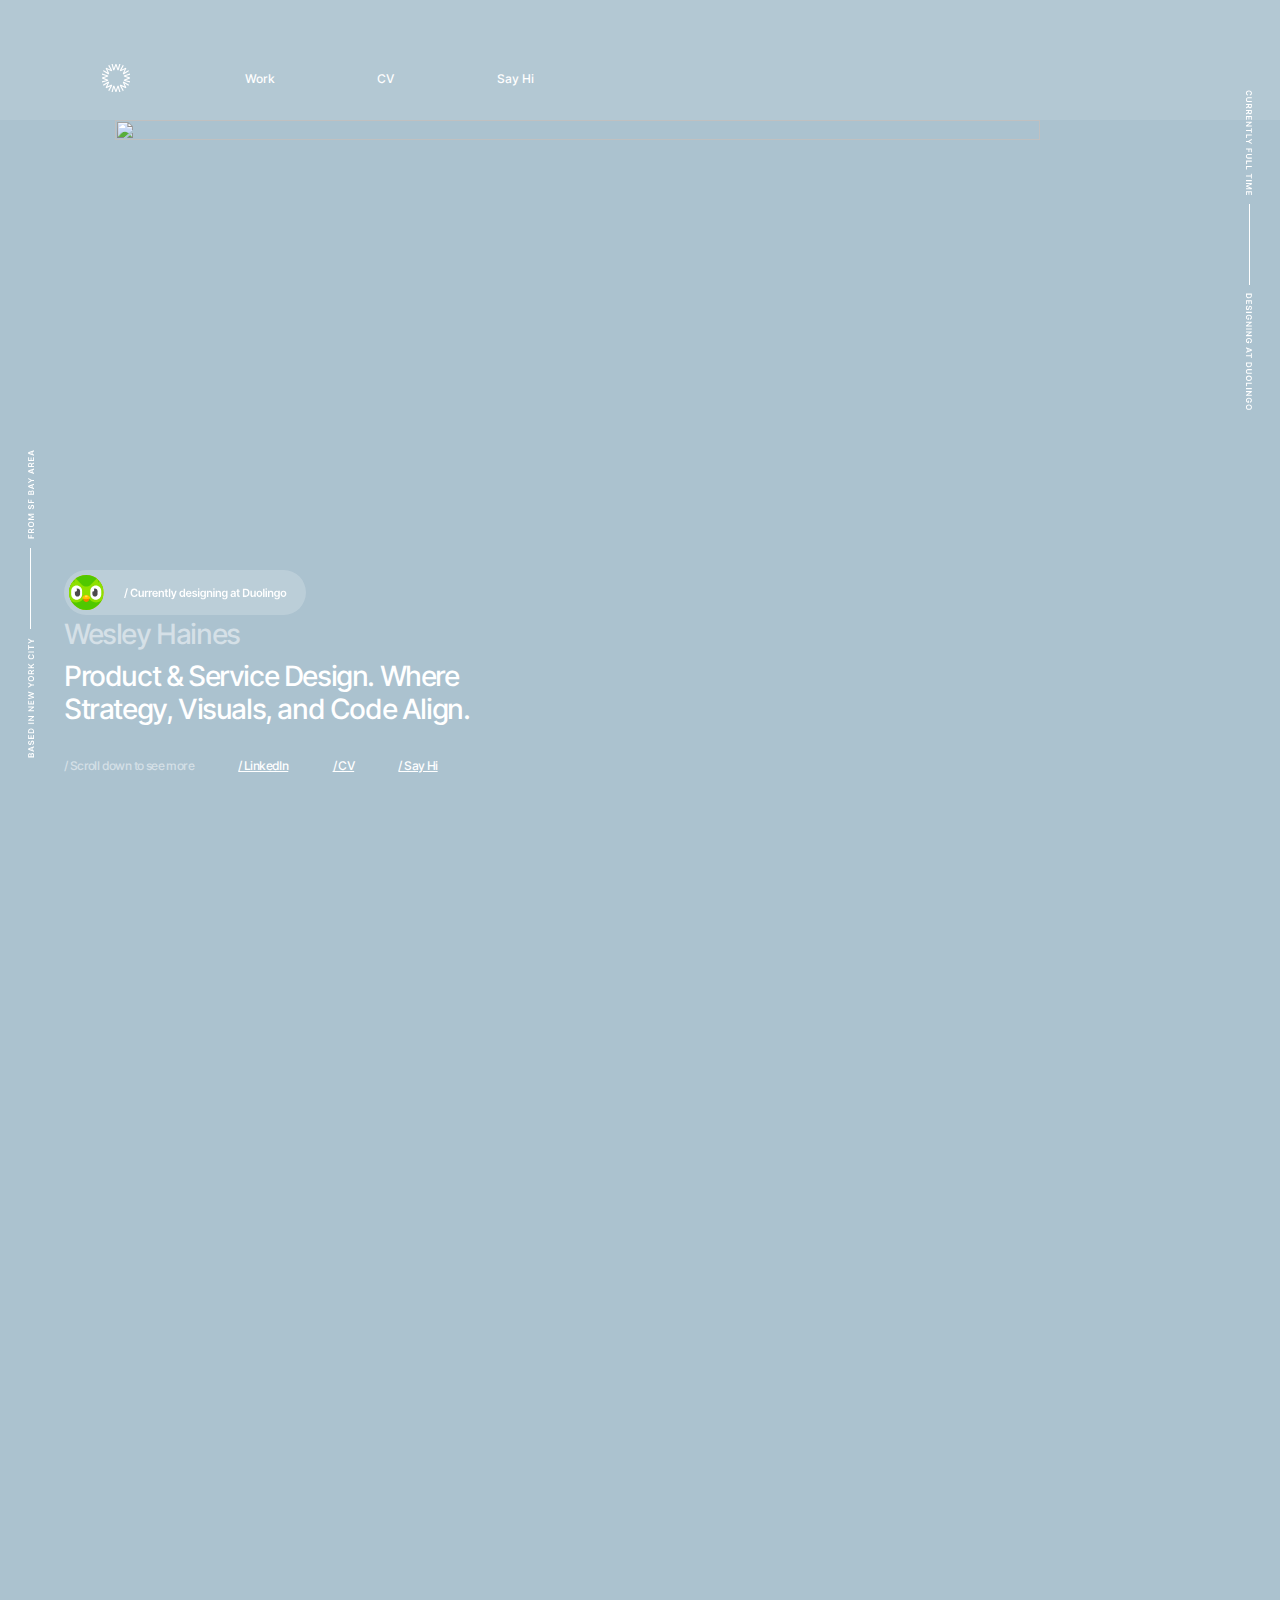
==== commit 91ae8797: "Adding Duo" ====
--- a/index.html
+++ b/index.html
@@ -35,33 +35,56 @@
       <p class="wow fadeInUp7"><a href="mailto:ahaines90@gmail.com" target="_blank">/ Say Hi</a></p>
     </div>
   </div>
-  <div class="hero_img wow fadeIn2"><img src="img/intro/intro.png"/></div>
+  <div class="hero_img wow fadeInUp"><img src="img/intro/intro.png"/></div>
+</section>
+
+<section id="profile" class="panel" data-color="profile">
+  <div class="words">
+    <div class="project_intro wow fadeInUp">
+      <div class="details">
+        <p class="wow fadeInUp3">/ About</p>
+        <p class="wow fadeInUp3">/ Wesley Haines Design</p>
+      </div>
+    </div>
+    <div class="company wow fadeInUp2"><img src="img/wes1.svg"/></div>
+    <div class="company wow fadeInUp2">Hey there, I’m Wes</div>
+    <div class="project wow fadeInUp3">Nice to Meet You</div>
+    <div class="desc wow fadeInUp">I design and build digital products using
+      strategy, visuals and code. My work meets at the intersection of product
+      and service design. I design with data, work cross-functionally, and
+      advocate for user research.
+    </br></br>I  believe design needs to push beyond the visuals, beyond the
+    experience, and beyond the screen. When done properly, design can be a
+    positive force for change, both in a business and in a person’s day to day life.</div>
+    <div class="details">
+      <p class="wow fadeInUp2">/ Scroll down to see more</p>
+    </div>
+  </div>
+  <div class="hero_img wow fadeInUp"><img src="img/profile.png"/></div>
 </section>
 
 <section id="values" class="panel" data-color="values">
   <div class="words">
     <div class="project_intro wow fadeInUp">
       <div class="details">
-        <p class="wow fadeInUp3">/ Hello</p>
+        <p class="wow fadeInUp3">/ Values</p>
         <p class="wow fadeInUp3">/ Wesley Haines Design</p>
       </div>
     </div>
-    <div class="company wow fadeInUp2">Hey there, I’m Wes</div>
+    <div class="company wow fadeInUp2"><img src="img/wes2.svg"/></div>
+    <div class="company wow fadeInUp2">My Values</div>
     <div class="project wow fadeInUp3">My Design Priniciples & Values</div>
     <div class="desc wow fadeInUp">My work meets at the intersection of product
       and service design. It is vital to design both for what is on the screen
       and off the screen. I listen carefully, talk less, and move fast.
-    <!-- </br></br>I believe design needs to push beyond the visuals, beyond the
-      experience, and beyond the screen. When done properly, design can be a
-      force for change, both in a business and in a person’s day to day life. -->
     </br></br>I am currently leading product design and research efforts for a team at Spotify,
       but I’ve also worked for other teams at Nike, Spotify, Google, Playstation,
-      Capital One, Slack and more.</div>
+      Capital One, and more.</div>
     <div class="details">
       <p class="wow fadeInUp2">/ Scroll down to see more</p>
     </div>
   </div>
-  <div class="hero_img wow fadeIn"><img src="img/projects.svg"/></div>
+  <div class="hero_img wow fadeInUp"><img src="img/projects.svg"/></div>
 </section>
 
 
@@ -73,32 +96,61 @@
         <p class="wow fadeInUp3">/ Wesley Haines Design</p>
       </div>
     </div>
-    <div class="company wow fadeInUp2">(2012-Present)</div>
+    <div class="company wow fadeInUp2">(2013-Present)</div>
     <div class="project wow fadeInUp3">Selected Work</div>
     <div id="project_tiles">
       <div class="tiles">
-        <a href="#gsx"><img class="tile wow fadeInUp" src="img/gsx/gsx_tile.svg"/></a>
-        <a href="#adapt"><img class="tile wow fadeInUp2" src="img/adapt/adapt_tile.svg"/></a>
-        <a href="#spotify"><img class="tile wow fadeInUp3" src="img/spotify/spotify_tile.svg"/></a>
-        <a href="#apex"><img class="tile wow fadeInUp4" src="img/apex/apex_tile.svg"/></a>
+        <a href="#duo"><img class="tile wow fadeInUp" src="img/duo/duo_tile.svg"/></a>
+        <a href="#gsx"><img class="tile wow fadeInUp2" src="img/gsx/gsx_tile.svg"/></a>
+        <a href="#adapt"><img class="tile wow fadeInUp3" src="img/adapt/adapt_tile.svg"/></a>
+        <a href="#spotify"><img class="tile wow fadeInUp4" src="img/spotify/spotify_tile.svg"/></a>
       </div>
       <div class="tiles">
-        <a href="#psnow"><img class="tile wow fadeInUp" src="img/psnow/psnow_tile.svg"/></a>
-        <a href="#sport"><img class="tile wow fadeInUp2" src="img/sport/sport_tile.svg"/></a>
-        <a href="#id"><img class="tile wow fadeInUp3" src="img/id/id_tile.svg"/></a>
-        <a href="#elements"><img class="tile wow fadeInUp4" src="img/elements/elements_tile.svg"/></a>
+        <a href="#apex"><img class="tile wow fadeInUp" src="img/apex/apex_tile.svg"/></a>
+        <a href="#psnow"><img class="tile wow fadeInUp2" src="img/psnow/psnow_tile.svg"/></a>
+        <a href="#sport"><img class="tile wow fadeInUp3" src="img/sport/sport_tile.svg"/></a>
+        <a href="#id"><img class="tile wow fadeInUp4" src="img/id/id_tile.svg"/></a>
       </div>
       <div class="tiles">
-        <a href="#zodiac"><img class="tile wow fadeInUp" src="img/zodiac/zodiac_tile.svg"/></a>
-        <a href="#simon"><img class="tile wow fadeInUp2" src="img/simon/simon_tile.svg"/></a>
-        <a href="#slack"><img class="tile wow fadeInUp3" src="img/slack/slack_tile.svg"/></a>
-        <a href="#freelance"><img class="tile wow fadeInUp4" src="img/freelance/freelance_tile.svg"/></a>
+        <a href="#elements"><img class="tile wow fadeInUp" src="img/elements/elements_tile.svg"/></a>
+        <a href="#zodiac"><img class="tile wow fadeInUp2" src="img/zodiac/zodiac_tile.svg"/></a>
+        <a href="#simon"><img class="tile wow fadeInUp3" src="img/simon/simon_tile.svg"/></a>
+        <a href="#slack"><img class="tile wow fadeInUp4" src="img/slack/slack_tile.svg"/></a>
       </div>
     </div>
     <div class="details">
       <p class="wow fadeInUp2">/ Scroll down to see more</p>
     </div>
   </div>
+</section>
+
+
+<section class="panel" data-color="duo" id="duo">
+  <div class="words">
+    <div class="project_intro wow fadeInUp">
+      <img src="img/duo/duo_intro.svg"/>
+      <div class="details">
+        <p class="wow fadeInUp">/ Current</p>
+        <p class="wow fadeInUp">/ Duolingo</p>
+        <p class="wow fadeInUp" style="margin-left: 10%">/ 00</p>
+      </div>
+    </div>
+    <div class="company wow fadeInUp2">Duolingo</div>
+    <div class="project wow fadeInUp3">Juicy Design System</div>
+    <div class="desc wow fadeInUp3">How can we evolve Duolingo's design System
+      to be scalable, consistent, and beautiful?</div>
+    <div class="impact wow fadeInUp">Focus</div>
+    <div class="results wow fadeInUp2">12 - new system workspaces for designers
+      and engineers to reflect main system, sub-systems, and local libraries.</div>
+    <div class="results wow fadeInUp2">20% - more contributions and branches
+      created throughout Duolingo's different product areas.</div>
+    <div class="details">
+      <p class="wow fadeInUp3">/ Project: Current</p>
+      <p class="wow fadeInUp3">/ Team Size: 40</p>
+      <p class="wow fadeInUp3">/ Role: Staff Designer</p>
+    </div>
+  </div>
+  <div class="hero_img wow fadeInUp"><img src="img/duo/duo.png"/></div>
 </section>
 
 
@@ -455,6 +507,7 @@
         <p class="wow fadeInUp">/ Wesley Haines Design</p>
       </div>
     </div>
+    <div class="company wow fadeInUp2"><img src="img/wes2.svg"/></div>
     <div class="company wow fadeInUp2">Thank You</div>
     <div class="project wow fadeInUp3">See You Next Time Around</div>
     <div class="desc wow fadeInUp3">Thanks for stopping by. I'm always open to hearing about new projects or ideas so feel free to
--- a/css/style.css
+++ b/css/style.css
@@ -25,11 +25,17 @@
 .color-intro {
   background-color: #ABC2CF;
 }
+.color-profile {
+  background-color: #B9AE9D;
+}
 .color-values {
   background-color: #000000;
 }
 .color-projects {
   background-color: #000000;
+}
+.color-duo {
+  background-color: #9069CD;
 }
 .color-gsx {
   background-color: #4653E3;
@@ -284,29 +290,45 @@
 }
 
 
+/* profile */
+
+section#profile .panel {
+  min-height: 150vh;
+}
+
+section#profile div.company{
+  width: 30%;
+}
+
+section#profile div.project{
+  width: 30%;
+}
+
+section#profile div.desc{
+  margin-top: 24%;
+  width: 35%;
+  font-size: 1.25em;
+}
+
+
 /* values */
 
 section#values .panel {
-  min-height: 50vh;
-}
-
-section#values .project_intro img{
-  width: 130%;
-  margin-top: 40%;
+  min-height: 150vh;
 }
 
 section#values div.company{
-  width: 120%;
+  width: 30%;
 }
 
 section#values div.project{
-  width: 120%;
+  width: 30%;
 }
 
 section#values div.desc{
-  margin-top: 8%;
-  width: 120%;
-  font-size: 1.5em;
+  margin-top: 35%;
+  width: 35%;
+  font-size: 1.25em;
 }
 
 
@@ -682,29 +704,45 @@
 }
 
 
+/* profile */
+
+section#profile .panel {
+  min-height: 150vh;
+}
+
+section#profile div.company{
+  width: 30%;
+}
+
+section#profile div.project{
+  width: 30%;
+}
+
+section#profile div.desc{
+  margin-top: 24%;
+  width: 35%;
+  font-size: 1.25em;
+}
+
+
 /* values */
 
 section#values .panel {
-  min-height: 50vh;
-}
-
-section#values .project_intro img{
-  width: 130%;
-  margin-top: 40%;
+  min-height: 150vh;
 }
 
 section#values div.company{
-  width: 120%;
+  width: 30%;
 }
 
 section#values div.project{
-  width: 120%;
+  width: 30%;
 }
 
 section#values div.desc{
-  margin-top: 8%;
-  width: 120%;
-  font-size: 1.5em;
+  margin-top: 35%;
+  width: 35%;
+  font-size: 1.25em;
 }
 
 
@@ -1077,29 +1115,45 @@
 }
 
 
+/* profile */
+
+section#profile .panel {
+  min-height: 150vh;
+}
+
+section#profile div.company{
+  width: 30%;
+}
+
+section#profile div.project{
+  width: 30%;
+}
+
+section#profile div.desc{
+  margin-top: 24%;
+  width: 35%;
+  font-size: 1.25em;
+}
+
+
 /* values */
 
 section#values .panel {
-  min-height: 50vh;
-}
-
-section#values .project_intro img{
-  width: 130%;
-  margin-top: 40%;
+  min-height: 150vh;
 }
 
 section#values div.company{
-  width: 120%;
+  width: 30%;
 }
 
 section#values div.project{
-  width: 120%;
+  width: 30%;
 }
 
 section#values div.desc{
-  margin-top: 8%;
-  width: 120%;
-  font-size: 1.5em;
+  margin-top: 35%;
+  width: 35%;
+  font-size: 1.25em;
 }
 
 
@@ -1466,28 +1520,45 @@
 }
 
 
+/* profile */
+
+section#profile .panel {
+  min-height: 150vh;
+}
+
+section#profile div.company{
+  width: 30%;
+}
+
+section#profile div.project{
+  width: 30%;
+}
+
+section#profile div.desc{
+  margin-top: 24%;
+  width: 35%;
+  font-size: 1.25em;
+}
+
+
 /* values */
 
 section#values .panel {
   min-height: 150vh;
 }
 
-section#values .project_intro img{
-  width: 60%;
-}
-
 section#values div.company{
-  width: 60%;
+  width: 30%;
 }
 
 section#values div.project{
-  width: 80%;
+  width: 30%;
 }
 
 section#values div.desc{
-  margin-top: 8%;
-  width: 60%;
-  font-size: 1em;
+  margin-top: 35%;
+  width: 35%;
+  font-size: 1.25em;
 }
 
 
@@ -1849,28 +1920,45 @@
 }
 
 
+/* profile */
+
+section#profile .panel {
+  min-height: 150vh;
+}
+
+section#profile div.company{
+  width: 30%;
+}
+
+section#profile div.project{
+  width: 30%;
+}
+
+section#profile div.desc{
+  margin-top: 24%;
+  width: 35%;
+  font-size: 1.25em;
+}
+
+
 /* values */
 
 section#values .panel {
   min-height: 150vh;
 }
 
-section#values .project_intro img{
-  width: 60%;
-}
-
 section#values div.company{
-  width: 60%;
+  width: 30%;
 }
 
 section#values div.project{
-  width: 60%;
+  width: 30%;
 }
 
 section#values div.desc{
-  margin-top: 8%;
-  width: 60%;
-  font-size: 1em;
+  margin-top: 35%;
+  width: 35%;
+  font-size: 1.25em;
 }
 
 
@@ -2237,28 +2325,45 @@
 }
 
 
+/* profile */
+
+section#profile .panel {
+  min-height: 150vh;
+}
+
+section#profile div.company{
+  width: 30%;
+}
+
+section#profile div.project{
+  width: 30%;
+}
+
+section#profile div.desc{
+  margin-top: 24%;
+  width: 35%;
+  font-size: 1.25em;
+}
+
+
 /* values */
 
 section#values .panel {
   min-height: 150vh;
 }
 
-section#values .project_intro img{
-  width: 60%;
-}
-
 section#values div.company{
-  width: 60%;
+  width: 30%;
 }
 
 section#values div.project{
-  width: 60%;
+  width: 30%;
 }
 
 section#values div.desc{
-  margin-top: 8%;
-  width: 60%;
-  font-size: 1em;
+  margin-top: 35%;
+  width: 35%;
+  font-size: 1.25em;
 }
 
 
@@ -2625,28 +2730,45 @@
 }
 
 
+/* profile */
+
+section#profile .panel {
+  min-height: 150vh;
+}
+
+section#profile div.company{
+  width: 30%;
+}
+
+section#profile div.project{
+  width: 30%;
+}
+
+section#profile div.desc{
+  margin-top: 24%;
+  width: 35%;
+  font-size: 1.25em;
+}
+
+
 /* values */
 
 section#values .panel {
   min-height: 150vh;
 }
 
-section#values .project_intro img{
-  width: 60%;
-}
-
 section#values div.company{
-  width: 60%;
+  width: 30%;
 }
 
 section#values div.project{
-  width: 60%;
+  width: 30%;
 }
 
 section#values div.desc{
-  margin-top: 8%;
-  width: 60%;
-  font-size: 1em;
+  margin-top: 35%;
+  width: 35%;
+  font-size: 1.25em;
 }
 
 
@@ -3011,16 +3133,33 @@
 }
 
 
+/* profile */
+
+section#profile .panel {
+  min-height: 150vh;
+}
+
+section#profile div.company{
+  width: 30%;
+}
+
+section#profile div.project{
+  width: 30%;
+}
+
+section#profile div.desc{
+  margin-top: 24%;
+  width: 35%;
+  font-size: 1.25em;
+}
+
+
 /* values */
 
 section#values .panel {
   min-height: 150vh;
 }
 
-section#values .project_intro img{
-  width: 40%;
-}
-
 section#values div.company{
   width: 30%;
 }
@@ -3030,9 +3169,9 @@
 }
 
 section#values div.desc{
-  margin-top: 18%;
-  width: 35%;
-  font-size: 1em;
+  margin-top: 35%;
+  width: 35%;
+  font-size: 1.25em;
 }
 
 
@@ -3397,16 +3536,33 @@
 }
 
 
+/* profile */
+
+section#profile .panel {
+  min-height: 150vh;
+}
+
+section#profile div.company{
+  width: 30%;
+}
+
+section#profile div.project{
+  width: 30%;
+}
+
+section#profile div.desc{
+  margin-top: 24%;
+  width: 35%;
+  font-size: 1.25em;
+}
+
+
 /* values */
 
 section#values .panel {
   min-height: 150vh;
 }
 
-section#values .project_intro img{
-  width: 40%;
-}
-
 section#values div.company{
   width: 30%;
 }
@@ -3416,9 +3572,9 @@
 }
 
 section#values div.desc{
-  margin-top: 24%;
-  width: 35%;
-  font-size: 1em;
+  margin-top: 35%;
+  width: 35%;
+  font-size: 1.25em;
 }
 
 
@@ -3812,16 +3968,33 @@
 }
 
 
+/* profile */
+
+section#profile .panel {
+  min-height: 150vh;
+}
+
+section#profile div.company{
+  width: 30%;
+}
+
+section#profile div.project{
+  width: 30%;
+}
+
+section#profile div.desc{
+  margin-top: 24%;
+  width: 35%;
+  font-size: 1.25em;
+}
+
+
 /* values */
 
 section#values .panel {
   min-height: 150vh;
 }
 
-section#values .project_intro img{
-  width: 40%;
-}
-
 section#values div.company{
   width: 30%;
 }
@@ -3831,9 +4004,9 @@
 }
 
 section#values div.desc{
-  margin-top: 24%;
-  width: 35%;
-  font-size: 1em;
+  margin-top: 35%;
+  width: 35%;
+  font-size: 1.25em;
 }
 
 
@@ -4221,16 +4394,33 @@
 }
 
 
+/* profile */
+
+section#profile .panel {
+  min-height: 150vh;
+}
+
+section#profile div.company{
+  width: 30%;
+}
+
+section#profile div.project{
+  width: 30%;
+}
+
+section#profile div.desc{
+  margin-top: 24%;
+  width: 35%;
+  font-size: 1.25em;
+}
+
+
 /* values */
 
 section#values .panel {
   min-height: 150vh;
 }
 
-section#values .project_intro img{
-  width: 40%;
-}
-
 section#values div.company{
   width: 30%;
 }
@@ -4240,9 +4430,9 @@
 }
 
 section#values div.desc{
-  margin-top: 18%;
-  width: 35%;
-  font-size: 1.2em;
+  margin-top: 35%;
+  width: 35%;
+  font-size: 1.25em;
 }
 
 
@@ -4606,16 +4796,33 @@
 }
 
 
+/* profile */
+
+section#profile .panel {
+  min-height: 150vh;
+}
+
+section#profile div.company{
+  width: 30%;
+}
+
+section#profile div.project{
+  width: 30%;
+}
+
+section#profile div.desc{
+  margin-top: 24%;
+  width: 35%;
+  font-size: 1.25em;
+}
+
+
 /* values */
 
 section#values .panel {
   min-height: 150vh;
 }
 
-section#values .project_intro img{
-  width: 25%;
-}
-
 section#values div.company{
   width: 30%;
 }
@@ -4625,10 +4832,11 @@
 }
 
 section#values div.desc{
-  margin-top: 25%;
+  margin-top: 35%;
   width: 35%;
   font-size: 1.25em;
 }
+
 
 
 /* Projects */
@@ -4971,6 +5179,26 @@
   width: 60%;
 }
 
+/* profile */
+
+section#profile .panel {
+  min-height: 150vh;
+}
+
+section#profile div.company{
+  width: 30%;
+}
+
+section#profile div.project{
+  width: 30%;
+}
+
+section#profile div.desc{
+  margin-top: 20%;
+  width: 35%;
+  font-size: 1.25em;
+}
+
 
 /* values */
 
@@ -4989,7 +5217,7 @@
 section#values div.desc{
   margin-top: 25%;
   width: 35%;
-  font-size: 1.5em;
+  font-size: 1.25em;
 }
 
 
@@ -5326,6 +5554,27 @@
 }
 
 
+/* profile */
+
+section#profile .panel {
+  min-height: 150vh;
+}
+
+section#profile div.company{
+  width: 30%;
+}
+
+section#profile div.project{
+  width: 30%;
+}
+
+section#profile div.desc{
+  margin-top: 22%;
+  width: 35%;
+  font-size: 1.25em;
+}
+
+
 /* values */
 
 section#values .panel {
@@ -5333,16 +5582,16 @@
 }
 
 section#values div.company{
-  width: 25%;
+  width: 30%;
 }
 
 section#values div.project{
-  width: 25%;
+  width: 30%;
 }
 
 section#values div.desc{
-  margin-top: 28%;
-  width: 30%;
+  margin-top: 30%;
+  width: 35%;
   font-size: 1.25em;
 }
 
@@ -5668,6 +5917,27 @@
 }
 
 
+/* profile */
+
+section#profile .panel {
+  min-height: 150vh;
+}
+
+section#profile div.company{
+  width: 30%;
+}
+
+section#profile div.project{
+  width: 30%;
+}
+
+section#profile div.desc{
+  margin-top: 24%;
+  width: 35%;
+  font-size: 1.25em;
+}
+
+
 /* values */
 
 section#values .panel {
@@ -5683,9 +5953,9 @@
 }
 
 section#values div.desc{
-  margin-top: 26%;
-  width: 30%;
-  font-size: 1.5em;
+  margin-top: 35%;
+  width: 35%;
+  font-size: 1.25em;
 }
 
 
@@ -6018,6 +6288,27 @@
 }
 
 
+/* profile */
+
+section#profile .panel {
+  min-height: 150vh;
+}
+
+section#profile div.company{
+  width: 30%;
+}
+
+section#profile div.project{
+  width: 30%;
+}
+
+section#profile div.desc{
+  margin-top: 24%;
+  width: 35%;
+  font-size: 1.25em;
+}
+
+
 /* values */
 
 section#values .panel {
@@ -6033,9 +6324,9 @@
 }
 
 section#values div.desc{
-  margin-top: 30%;
-  width: 30%;
-  font-size: 1.5em;
+  margin-top: 35%;
+  width: 35%;
+  font-size: 1.25em;
 }
 
 
@@ -6360,7 +6651,28 @@
 }
 
 
-/* Values */
+/* profile */
+
+section#profile .panel {
+  min-height: 150vh;
+}
+
+section#profile div.company{
+  width: 30%;
+}
+
+section#profile div.project{
+  width: 30%;
+}
+
+section#profile div.desc{
+  margin-top: 24%;
+  width: 35%;
+  font-size: 1.25em;
+}
+
+
+/* values */
 
 section#values .panel {
   min-height: 150vh;
@@ -6375,9 +6687,9 @@
 }
 
 section#values div.desc{
-  margin-top: 30%;
-  width: 30%;
-  font-size: 1.5em;
+  margin-top: 35%;
+  width: 35%;
+  font-size: 1.25em;
 }
 
 
@@ -6702,6 +7014,27 @@
 }
 
 
+/* profile */
+
+section#profile .panel {
+  min-height: 150vh;
+}
+
+section#profile div.company{
+  width: 30%;
+}
+
+section#profile div.project{
+  width: 30%;
+}
+
+section#profile div.desc{
+  margin-top: 24%;
+  width: 35%;
+  font-size: 1.25em;
+}
+
+
 /* values */
 
 section#values .panel {
@@ -6717,10 +7050,11 @@
 }
 
 section#values div.desc{
-  margin-top: 30%;
-  width: 30%;
-  font-size: 1.5em;
-}
+  margin-top: 35%;
+  width: 35%;
+  font-size: 1.25em;
+}
+
 
 /* Projects */
 
@@ -6845,7 +7179,7 @@
 }
 
 
-/* Media Queries - 2000 to 2300 */
+/* Media Queries - 2000 to 2200 */
 
 @media screen and (min-width: 2000px) and (max-width: 2199px) {
 
@@ -7039,6 +7373,27 @@
 }
 
 
+/* profile */
+
+section#profile .panel {
+  min-height: 150vh;
+}
+
+section#profile div.company{
+  width: 30%;
+}
+
+section#profile div.project{
+  width: 30%;
+}
+
+section#profile div.desc{
+  margin-top: 24%;
+  width: 35%;
+  font-size: 1.25em;
+}
+
+
 /* values */
 
 section#values .panel {
@@ -7046,18 +7401,19 @@
 }
 
 section#values div.company{
-  width: 25%;
+  width: 30%;
 }
 
 section#values div.project{
-  width: 25%;
+  width: 30%;
 }
 
 section#values div.desc{
-  margin-top: 25%;
-  width: 30%;
-  font-size: 2em;
-}
+  margin-top: 35%;
+  width: 35%;
+  font-size: 1.25em;
+}
+
 
 /* Projects */
 
@@ -7375,6 +7731,27 @@
 }
 
 
+/* profile */
+
+section#profile .panel {
+  min-height: 150vh;
+}
+
+section#profile div.company{
+  width: 30%;
+}
+
+section#profile div.project{
+  width: 30%;
+}
+
+section#profile div.desc{
+  margin-top: 24%;
+  width: 35%;
+  font-size: 1.25em;
+}
+
+
 /* values */
 
 section#values .panel {
@@ -7382,18 +7759,19 @@
 }
 
 section#values div.company{
-  width: 25%;
+  width: 30%;
 }
 
 section#values div.project{
-  width: 25%;
+  width: 30%;
 }
 
 section#values div.desc{
-  margin-top: 25%;
-  width: 30%;
-  font-size: 2em;
-}
+  margin-top: 35%;
+  width: 35%;
+  font-size: 1.25em;
+}
+
 
 /* Projects */
 
@@ -7711,6 +8089,27 @@
 }
 
 
+/* profile */
+
+section#profile .panel {
+  min-height: 150vh;
+}
+
+section#profile div.company{
+  width: 30%;
+}
+
+section#profile div.project{
+  width: 30%;
+}
+
+section#profile div.desc{
+  margin-top: 24%;
+  width: 35%;
+  font-size: 1.25em;
+}
+
+
 /* values */
 
 section#values .panel {
@@ -7718,18 +8117,19 @@
 }
 
 section#values div.company{
-  width: 25%;
+  width: 30%;
 }
 
 section#values div.project{
-  width: 25%;
+  width: 30%;
 }
 
 section#values div.desc{
-  margin-top: 25%;
-  width: 30%;
-  font-size: 2em;
-}
+  margin-top: 35%;
+  width: 35%;
+  font-size: 1.25em;
+}
+
 
 /* Projects */
 
@@ -8051,6 +8451,27 @@
 }
 
 
+/* profile */
+
+section#profile .panel {
+  min-height: 150vh;
+}
+
+section#profile div.company{
+  width: 30%;
+}
+
+section#profile div.project{
+  width: 30%;
+}
+
+section#profile div.desc{
+  margin-top: 24%;
+  width: 35%;
+  font-size: 1.25em;
+}
+
+
 /* values */
 
 section#values .panel {
@@ -8058,18 +8479,19 @@
 }
 
 section#values div.company{
-  width: 25%;
+  width: 30%;
 }
 
 section#values div.project{
-  width: 25%;
+  width: 30%;
 }
 
 section#values div.desc{
-  margin-top: 24%;
-  width: 30%;
-  font-size: 2em;
-}
+  margin-top: 35%;
+  width: 35%;
+  font-size: 1.25em;
+}
+
 
 /* Projects */
 
@@ -8387,6 +8809,27 @@
 }
 
 
+/* profile */
+
+section#profile .panel {
+  min-height: 150vh;
+}
+
+section#profile div.company{
+  width: 30%;
+}
+
+section#profile div.project{
+  width: 30%;
+}
+
+section#profile div.desc{
+  margin-top: 24%;
+  width: 35%;
+  font-size: 1.25em;
+}
+
+
 /* values */
 
 section#values .panel {
@@ -8402,9 +8845,9 @@
 }
 
 section#values div.desc{
-  margin-top: 32%;
-  width: 30%;
-  font-size: 2em;
+  margin-top: 35%;
+  width: 35%;
+  font-size: 1.25em;
 }
 
 
@@ -8728,6 +9171,27 @@
 }
 
 
+/* profile */
+
+section#profile .panel {
+  min-height: 150vh;
+}
+
+section#profile div.company{
+  width: 30%;
+}
+
+section#profile div.project{
+  width: 30%;
+}
+
+section#profile div.desc{
+  margin-top: 24%;
+  width: 35%;
+  font-size: 1.25em;
+}
+
+
 /* values */
 
 section#values .panel {
@@ -8743,10 +9207,11 @@
 }
 
 section#values div.desc{
-  margin-top: 32%;
-  width: 30%;
-  font-size: 2em;
-}
+  margin-top: 35%;
+  width: 35%;
+  font-size: 1.25em;
+}
+
 
 
 /* Projects */
@@ -8907,7 +9372,7 @@
 }
 
 section div.company{
-  font-size: 3.5em;
+  font-size: 4em;
   letter-spacing: -0.05em;
   line-height: 1.2;
   text-align: left;
@@ -8916,7 +9381,7 @@
 }
 
 section div.project{
-  font-size: 3.5em;
+  font-size: 4em;
   letter-spacing: -0.05em;
   line-height: 1.2;
   text-align: left;
@@ -8925,7 +9390,7 @@
 
 section div.desc{
   margin-top: 8%;
-  font-size: 3.5em;
+  font-size: 4em;
   letter-spacing: -0.05em;
   line-height: 1.2;
   text-align: left;
@@ -8935,7 +9400,7 @@
 section div.impact{
   margin-top: 20%;
   margin-bottom: 2%;
-  font-size: 3.5em;
+  font-size: 4em;
   letter-spacing: -0.05em;
   line-height: 1.2;
   text-align: left;
@@ -8945,7 +9410,7 @@
 section div.results{
   margin-top: 1%;
   width: 30%;
-  font-size: 1.75em;
+  font-size: 2em;
   padding-left: 2%;
   padding-right: 2%;
   padding-top: 2%;
@@ -8985,7 +9450,7 @@
 #navbar a {
   font-family: "Inter", Helvetica, sans-serif;
   font-weight: 500;
-  font-size: 1.75em;
+  font-size: 2em;
   float: left;
   display: block;
   color: #ffffff;
@@ -9069,6 +9534,27 @@
 }
 
 
+/* profile */
+
+section#profile .panel {
+  min-height: 150vh;
+}
+
+section#profile div.company{
+  width: 30%;
+}
+
+section#profile div.project{
+  width: 30%;
+}
+
+section#profile div.desc{
+  margin-top: 24%;
+  width: 35%;
+  font-size: 1.25em;
+}
+
+
 /* values */
 
 section#values .panel {
@@ -9084,10 +9570,11 @@
 }
 
 section#values div.desc{
-  margin-top: 32%;
-  width: 30%;
-  font-size: 2em;
-}
+  margin-top: 35%;
+  width: 35%;
+  font-size: 1.25em;
+}
+
 
 
 /* Projects */
